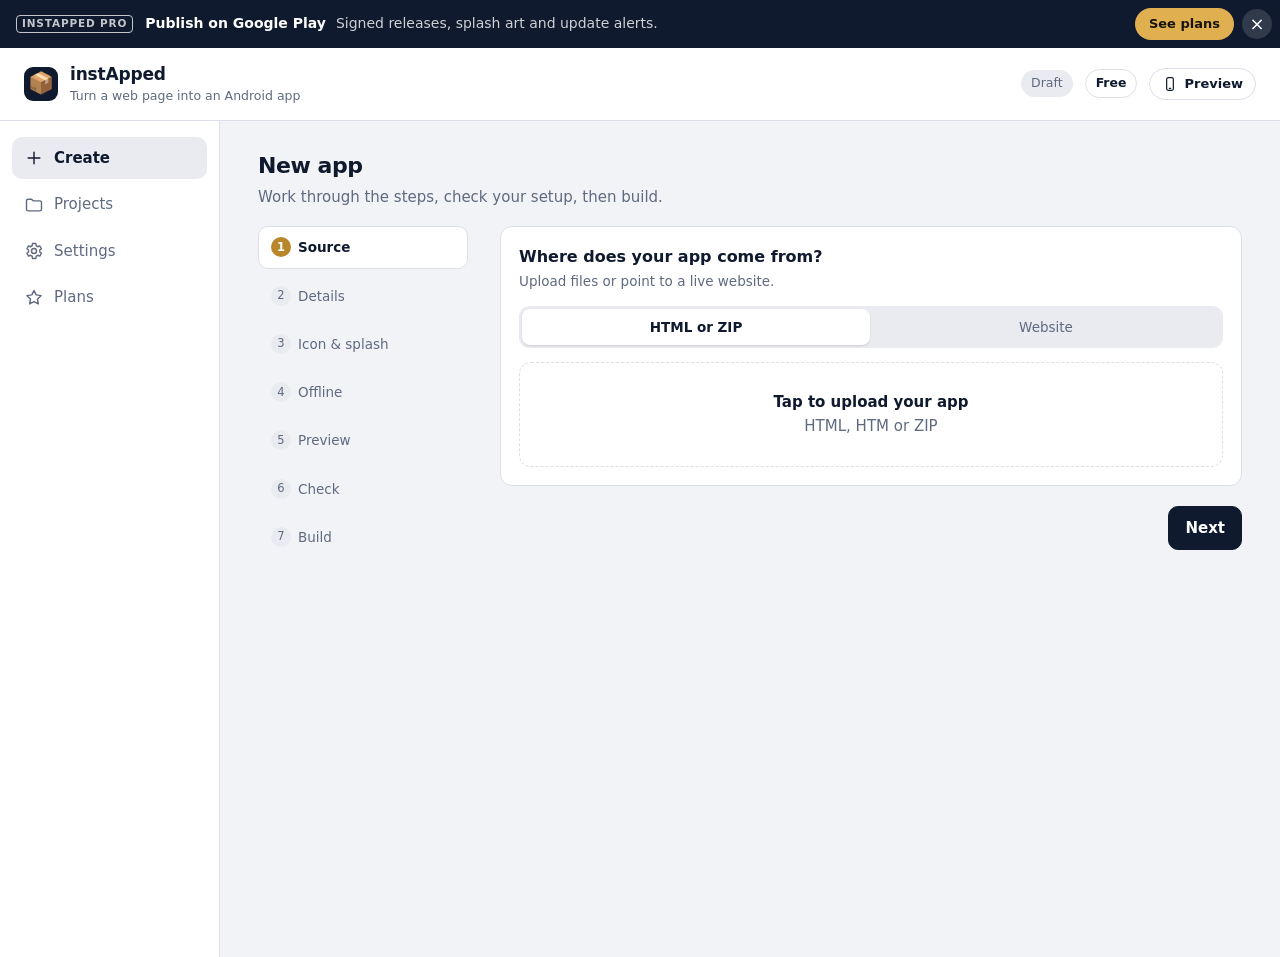
==== factory/index.html @ 2d969d64 "instApped Pro and Business: PayMongo checkout, license keys, premium gating, publishing kit Plans - " ====
<!doctype html>
<html lang="en">
<head>
<meta charset="utf-8">
<meta name="viewport" content="width=device-width,initial-scale=1,viewport-fit=cover">
<meta name="theme-color" content="#101a2e">
<meta name="description" content="instApped turns your website or HTML project into an Android app. Build test APKs free; publish signed Google Play releases with Pro.">
<meta name="referrer" content="strict-origin-when-cross-origin">
<meta property="og:title" content="instApped — turn a web page into an Android app">
<meta property="og:description" content="Build Android apps from HTML, ZIP or a website. Free to start.">
<meta property="og:url" content="https://create.instapped.com/">
<link rel="icon" href="data:image/svg+xml,%3Csvg xmlns='http://www.w3.org/2000/svg' viewBox='0 0 64 64'%3E%3Crect width='64' height='64' rx='14' fill='%23101a2e'/%3E%3Ctext x='32' y='44' font-size='34' text-anchor='middle'%3E%F0%9F%93%A6%3C/text%3E%3C/svg%3E">
<title>instApped — turn a web page into an Android app</title>
<style>
:root{--bg:#f2f3f6;--s:#fff;--s2:#e9ebf0;--b:#dcdfe7;--t:#101a2e;--m:#5f6a80;--p:#101a2e;--pt:#fff;--a:#b8862b;--ok:#17724f;--w:#9a5b08;--e:#b3261e;--r:12px;--nav:64px;color-scheme:light}
:root[data-theme=dark]{--bg:#0b101d;--s:#141b2d;--s2:#1c2540;--b:#263050;--t:#e8ebf3;--m:#94a0b8;--p:#e0b050;--pt:#1a1405;--a:#e0b050;--ok:#5ccf9e;--w:#e8b04a;--e:#ff8a80;color-scheme:dark}
*{box-sizing:border-box;margin:0}
html{height:100%;-webkit-text-size-adjust:100%}
body{min-height:100%;overflow-x:hidden;overscroll-behavior-y:none}
[hidden]{display:none!important}
body{font:15px/1.5 system-ui,-apple-system,"Segoe UI",Roboto,sans-serif;background:var(--bg);color:var(--t);-webkit-tap-highlight-color:transparent}
button,input,select{font:inherit;color:inherit}
button{cursor:pointer}
:focus-visible{outline:2px solid var(--a);outline-offset:2px}
.app{display:grid;grid-template-rows:auto 1fr;min-height:100vh;min-height:100dvh}
header{position:sticky;top:0;z-index:30;display:flex;align-items:center;gap:12px;padding:14px 24px;padding-top:calc(14px + env(safe-area-inset-top,0px));background:var(--s);border-bottom:1px solid var(--b)}
.logo{width:34px;height:34px;border-radius:9px;background:var(--p);display:grid;place-items:center;flex:none;font-size:21px;line-height:1}
.logo svg{width:20px;height:20px;fill:none;stroke:var(--pt);stroke-width:1.8;stroke-linejoin:round}
header h1{font-size:17px;letter-spacing:-.01em}
header p{font-size:12.5px;color:var(--m)}
.pill{margin-left:auto;font-size:12.5px;padding:4px 10px;border-radius:99px;background:var(--s2);color:var(--m);white-space:nowrap}
.pill.ok{color:var(--ok)}.pill.run{color:var(--w)}.pill.err{color:var(--e)}
.shell{display:grid;grid-template-columns:220px minmax(0,1fr);min-width:0}
nav{padding:16px 12px;border-right:1px solid var(--b);display:flex;flex-direction:column;gap:4px;background:var(--s);position:sticky;top:64px;align-self:start;height:calc(100vh - 64px);height:calc(100dvh - 64px)}
nav button{display:flex;align-items:center;gap:10px;padding:10px 12px;border:0;background:none;border-radius:10px;color:var(--m);text-align:left}
nav button svg{width:20px;height:20px;fill:none;stroke:currentColor;stroke-width:1.7;stroke-linecap:round;stroke-linejoin:round;flex:none}
nav button.on{background:var(--s2);color:var(--t);font-weight:600}
main{padding:28px 28px 48px;max-width:1040px;width:100%;min-width:0;margin:0 auto}
.view{display:none}.view.on{display:block}
h2{font-size:22px;letter-spacing:-.02em;margin-bottom:4px}
.sub{color:var(--m);margin-bottom:18px}
.steps{display:flex;gap:6px;overflow-x:auto;padding-bottom:10px;margin-bottom:6px;scrollbar-width:none}
.steps button{flex:none;display:flex;align-items:center;gap:7px;padding:7px 12px;border-radius:99px;border:1px solid var(--b);background:var(--s);color:var(--m);font-size:13.5px}
.steps button i{font-style:normal;width:20px;height:20px;border-radius:50%;background:var(--s2);display:grid;place-items:center;font-size:11.5px}
.steps button.on{border-color:var(--a);color:var(--t);font-weight:600}
.steps button.on i{background:var(--a);color:#fff}
.steps button.done i{background:var(--ok);color:#fff}
.bar{height:3px;background:var(--s2);border-radius:3px;margin-bottom:20px;overflow:hidden}
.bar div{height:100%;background:var(--a);width:0;transition:width .25s}
.card{min-width:0;background:var(--s);border:1px solid var(--b);border-radius:var(--r);padding:18px;margin-bottom:14px}
.card h3{font-size:16px;margin-bottom:2px}
.card>p.h{color:var(--m);font-size:13.5px;margin-bottom:14px}
.step{display:none}.step.on,.all .step{display:block}
.all .steps,.all .bar,.all .foot{display:none}
.all .step{margin-bottom:6px}
label.f{display:block;margin-bottom:12px;font-size:13.5px;color:var(--m)}
label.f input,label.f select,.inp{display:block;width:100%;margin-top:5px;padding:11px 12px;border:1px solid var(--b);border-radius:10px;background:var(--bg);color:var(--t);font-size:16px}
label.f input:focus,.inp:focus{border-color:var(--a);outline:0;box-shadow:0 0 0 3px color-mix(in srgb,var(--a) 25%,transparent)}
.grid{display:grid;grid-template-columns:1fr 1fr;gap:0 12px}
.seg{display:flex;background:var(--s2);border-radius:10px;padding:3px;gap:2px;margin-bottom:14px}
.seg button{flex:1;border:0;background:none;padding:8px 6px;border-radius:8px;color:var(--m);font-size:13.5px}
.seg button.on{background:var(--s);color:var(--t);font-weight:600;box-shadow:0 1px 2px rgba(0,0,0,.12)}
.row{display:flex;align-items:center;justify-content:space-between;gap:14px;padding:12px 0;border-top:1px solid var(--b)}
.row:first-of-type{border-top:0}
.row b{font-weight:500;display:block}.row small{color:var(--m);font-size:12.5px}
.sw{appearance:none;width:42px;height:25px;border-radius:99px;background:var(--b);position:relative;flex:none;cursor:pointer;transition:background .15s}
.sw::after{content:"";position:absolute;top:3px;left:3px;width:19px;height:19px;border-radius:50%;background:#fff;transition:transform .15s}
.sw:checked{background:var(--ok)}.sw:checked::after{transform:translateX(17px)}
.drop{display:block;border:1.5px dashed var(--b);border-radius:var(--r);padding:28px 16px;text-align:center;cursor:pointer;color:var(--m)}
.drop:hover,.drop.over{border-color:var(--a);background:var(--s2)}
.drop b{display:block;color:var(--t);margin-bottom:2px}
.drop input{display:none}
.btn{display:inline-flex;align-items:center;justify-content:center;min-height:44px;text-decoration:none;color:var(--t);border:1px solid var(--b);background:var(--s);padding:10px 16px;border-radius:10px;font-weight:500}
.btn.pri{background:var(--p);color:var(--pt);border-color:var(--p);font-weight:600}
.btn.sm{padding:6px 12px;font-size:13px;min-height:36px}
.btn:disabled{opacity:.5;cursor:not-allowed}
.btn.dng{color:var(--e)}
.foot{display:flex;justify-content:space-between;gap:10px;margin-top:6px}
.icons{display:flex;gap:14px;align-items:flex-end;margin-top:14px}
.icons div{text-align:center;font-size:12px;color:var(--m)}
.icons canvas,.icons span{display:block;background:var(--s2);margin-bottom:4px}
.dev{position:relative;background:var(--s2);border-radius:10px;padding:12px;font:12.5px/1.6 ui-monospace,Menlo,Consolas,monospace;overflow-x:auto;white-space:pre;margin-top:12px}
.phone{width:min(300px,100%);aspect-ratio:9/17;margin:0 auto;border:8px solid var(--t);border-radius:30px;overflow:hidden;background:#fff;position:relative}
.phone iframe{width:100%;height:100%;border:0;background:#fff}
.empty{display:grid;place-items:center;height:100%;color:#777;text-align:center;padding:20px;font-size:13.5px}
.chk{display:flex;gap:10px;padding:10px 0;border-top:1px solid var(--b);align-items:flex-start}
.chk:first-child{border-top:0}
.dot{width:20px;height:20px;border-radius:50%;flex:none;margin-top:2px;display:grid;place-items:center;color:#fff;font-size:12px;background:var(--b)}
.dot.ok{background:var(--ok)}.dot.warn{background:var(--w)}.dot.fail{background:var(--e)}
.chk small{display:block;color:var(--m);font-size:12.5px}
.log{font:12.5px/1.7 ui-monospace,Menlo,Consolas,monospace;color:var(--m);max-height:200px;overflow:auto;margin-top:12px}
.log .ok{color:var(--ok)}.log .err{color:var(--e)}
.prog{height:6px;background:var(--s2);border-radius:6px;overflow:hidden;margin-top:12px;display:none}
.prog div{height:100%;width:0;background:var(--a);transition:width .4s}
.dl{display:none;gap:10px;margin-top:14px;flex-wrap:wrap}
.pc{display:flex;gap:14px;align-items:center;padding:14px 0;border-top:1px solid var(--b)}
.pc:first-child{border-top:0}
.pc img,.pc .ph{width:48px;height:48px;border-radius:11px;background:var(--s2);object-fit:cover;flex:none}
.pc div.i{flex:1;min-width:0}
.pc b{display:block;overflow:hidden;text-overflow:ellipsis;white-space:nowrap}
.pc small{color:var(--m);font-size:12.5px}
.pc .acts{display:flex;gap:6px;flex-wrap:wrap;justify-content:flex-end}
.tag{font-size:11.5px;padding:2px 8px;border-radius:99px;background:var(--s2);color:var(--m);margin-left:6px}
.tag.ok{color:var(--ok)}.tag.err{color:var(--e)}
.soon{display:flex;gap:10px;align-items:center;padding:10px 0;border-top:1px solid var(--b);color:var(--m)}
.soon:first-of-type{border-top:0}
.toast{position:fixed;left:50%;bottom:calc(var(--nav) + 18px + env(safe-area-inset-bottom,0px));transform:translate(-50%,20px);background:var(--t);color:var(--bg);padding:10px 16px;border-radius:10px;font-size:14px;opacity:0;pointer-events:none;transition:.2s;z-index:50}
.toast.on{opacity:1;transform:translate(-50%,0)}
.row{cursor:pointer}
.view:not(#v-create){max-width:720px}
#next{margin-left:auto}
@media(min-width:1000px) and (hover:hover){
#v-create.on:not(.all){display:grid;grid-template-columns:210px minmax(0,1fr);column-gap:32px;align-content:start}
#v-create>h2,#v-create>.sub{grid-column:1/-1}
#v-create>.step,#v-create>.foot{grid-column:2}
#v-create>.steps{grid-column:1;grid-row:3/span 12;flex-direction:column;overflow:visible;position:sticky;top:96px;align-self:start;margin:0}
#v-create>.steps button{border-radius:10px;border-color:transparent;background:none;padding:10px 12px;width:100%}
#v-create>.steps button.on{background:var(--s);border-color:var(--b)}
#v-create>.bar{display:none}
}
@media(max-width:760px),(pointer:coarse) and (max-width:1024px){
:root{--nav:60px}
.shell{grid-template-columns:minmax(0,1fr)}
nav{position:fixed;top:auto;left:0;right:0;bottom:0;z-index:40;height:calc(var(--nav) + env(safe-area-inset-bottom,0px));flex-direction:row;justify-content:space-around;gap:0;border-right:0;border-top:1px solid var(--b);padding:0 6px env(safe-area-inset-bottom,0px)}
nav button{flex:1;flex-direction:column;justify-content:center;gap:2px;font-size:11.5px;padding:0;border-radius:0}
nav button.on{background:none;color:var(--t)}
nav button.on svg{stroke:var(--a);stroke-width:2.2}
main{padding:16px 16px calc(var(--nav) + 100px + env(safe-area-inset-bottom,0px))}
header{padding:10px 16px;padding-top:calc(10px + env(safe-area-inset-top,0px))}
header p{display:none}
h2{font-size:24px}
.grid{grid-template-columns:1fr}
.card{padding:16px;border-radius:16px}
.steps{margin:0 -16px 8px;padding:0 16px 8px}
.steps button{min-height:40px}
.foot{position:fixed;left:0;right:0;bottom:calc(var(--nav) + env(safe-area-inset-bottom,0px));z-index:35;margin:0;padding:10px 16px;background:var(--s);border-top:1px solid var(--b)}
.foot .btn{flex:1}
.pc{flex-wrap:wrap}.pc .acts{width:100%;justify-content:flex-start}
.btn.sm,.seg button{min-height:40px}
.row{padding:14px 0}
.toast{bottom:calc(var(--nav) + 84px + env(safe-area-inset-bottom,0px))}
}
/* ---- Added: header preview button ---- */
.hbtn{display:inline-flex;align-items:center;gap:6px;border:1px solid var(--b);background:var(--s);color:var(--t);border-radius:99px;padding:5px 12px;font-size:13px;font-weight:600;min-height:32px;flex:none}
.hbtn svg{width:16px;height:16px;fill:none;stroke:currentColor;stroke-width:1.8;stroke-linecap:round;stroke-linejoin:round}
.hbtn.on{border-color:var(--a);color:var(--a)}
/* ---- Added: preview panel ---- */
.pv{position:fixed;top:0;right:0;bottom:0;width:min(400px,100%);z-index:45;background:var(--s);border-left:1px solid var(--b);display:flex;flex-direction:column;transform:translateX(105%);transition:transform .22s ease;box-shadow:-12px 0 40px rgba(0,0,0,.12);visibility:hidden}
.pv.on{transform:none;visibility:visible}
.pvh{display:flex;align-items:center;gap:8px;padding:12px 14px;padding-top:calc(12px + env(safe-area-inset-top,0px));border-bottom:1px solid var(--b)}
.pvh h3{font-size:15px;flex:1}
.pvb{flex:1;overflow:auto;padding:16px 14px calc(16px + env(safe-area-inset-bottom,0px));display:flex;flex-direction:column;align-items:center;gap:12px}
.pvdim{position:fixed;inset:0;background:rgba(5,10,20,.45);z-index:44;opacity:0;pointer-events:none;transition:opacity .2s}
.pvdim.on{opacity:1;pointer-events:auto}
#stage{width:100%;display:flex;flex-direction:column;align-items:center;gap:12px}
.pvtools{display:flex;gap:6px;flex-wrap:wrap;justify-content:center}
.pvsel{padding:6px 10px;border:1px solid var(--b);border-radius:10px;background:var(--bg);color:var(--t);font-size:13px;min-height:36px}
.pvnote{font-size:12.5px;color:var(--m);text-align:center;max-width:340px;min-height:1em}
.pvchk{width:100%;border-top:1px solid var(--b);padding-top:12px;font-size:13.5px}
.pvchk .chk{padding:8px 0}
.away{display:grid;place-items:center;gap:10px;text-align:center;color:var(--m);padding:28px 10px;font-size:13.5px}
.phone{display:flex;flex-direction:column}
.phone .sb{height:22px;flex:none;display:flex;align-items:center;justify-content:space-between;padding:0 14px;font-size:11px;font-weight:600;background:#080b14;color:#fff}
.phone iframe{flex:1;height:auto;min-height:0}
.phone .empty{flex:1;height:auto}
.phone.full .sb{display:none}
.phone.small{width:min(250px,100%)}
.phone.land{aspect-ratio:17/9;width:min(520px,100%)}
.phone.tab{aspect-ratio:3/4;width:min(340px,100%);border-radius:22px}
.phone.tab.land{aspect-ratio:4/3;width:min(520px,100%)}
.splash{position:absolute;inset:0;display:flex;flex-direction:column;align-items:center;justify-content:center;gap:10px;background:#080b14;color:#fff;font-weight:700;font-size:14px;transition:opacity .35s;z-index:2}
.splash img{width:64px;height:64px;border-radius:16px}
.splash.out{opacity:0;pointer-events:none}
@media(min-width:1000px) and (hover:hover){body.pv-open .app{padding-right:400px}.pvdim{display:none}}
@media(max-width:999px),(hover:none){.pv{top:auto;left:0;width:100%;height:88vh;height:88dvh;border-left:0;border-top:1px solid var(--b);border-radius:18px 18px 0 0;transform:translateY(105%)}}
/* ---- Added: live checks ---- */
.steps button.bad i{background:var(--e);color:#fff}
.chk>div{flex:1;min-width:0}
.chk .fix{flex:none}
/* ---- Added: splash + options ---- */
.hint2{display:block;font-size:12.5px;color:var(--m);margin-top:5px}
.colorpick{display:flex;gap:8px;margin-top:5px}
.colorpick input[type=color]{width:46px;height:46px;flex:none;padding:3px;border:1px solid var(--b);border-radius:10px;background:var(--bg);cursor:pointer}
.colorpick input[type=text]{margin-top:0!important;font-family:ui-monospace,Menlo,Consolas,monospace}
.splashrow{display:flex;gap:16px;align-items:flex-start;margin-top:14px}
.splashthumb{width:90px;aspect-ratio:9/16;border-radius:12px;border:1px solid var(--b);background:#080b14 center/cover no-repeat;flex:none}
.splash .art{position:absolute;inset:0;background:center/cover no-repeat}
.splash .art.contain{background-size:contain}
/* ---- Plans, license and publishing kit ---- */
.planchip{border:1px solid var(--b);background:var(--s);color:var(--t);border-radius:99px;padding:4px 10px;font-size:12.5px;font-weight:700;min-height:28px;flex:none}
.planchip.pro{border-color:var(--a);color:var(--a)}
.planchip.business{background:var(--a);border-color:var(--a);color:#17130b}
.prochip{font-style:normal;font-size:10.5px;font-weight:700;letter-spacing:.04em;text-transform:uppercase;color:var(--a);border:1px solid currentColor;border-radius:5px;padding:0 5px;margin-left:6px;vertical-align:2px;white-space:nowrap}
.plans{display:grid;grid-template-columns:repeat(3,minmax(0,1fr));gap:12px;margin:14px 0}
.plan{background:var(--s);border:1px solid var(--b);border-radius:var(--r);padding:18px;display:flex;flex-direction:column;gap:10px}
.plan.hl{border-color:var(--a);box-shadow:0 0 0 3px color-mix(in srgb,var(--a) 18%,transparent)}
.plan h3{font-size:17px}.plan .ptag{color:var(--m);font-size:13.5px}
.plan .price{font-size:28px;font-weight:800;letter-spacing:-.02em}.plan .price small{font-size:13px;font-weight:500;color:var(--m)}
.plan .btn{margin-top:auto}
.feat{list-style:none;padding:0;display:grid;gap:6px;font-size:14px}
.feat li{display:flex;gap:8px}.feat li::before{content:"✓";color:var(--ok);font-weight:700}
.billseg{max-width:360px}
.legal{font-size:12.5px;color:var(--m);margin-top:14px}.legal a{color:var(--a)}
.lock{border:1.5px dashed var(--b);border-radius:var(--r);padding:16px;text-align:center;color:var(--m);display:grid;gap:10px;justify-items:center}
body:not(.biz) #kitBody{display:none}body.biz #kitLock{display:none}
body.paid .prochip[data-min="pro"]{display:none}body.biz .prochip{display:none}
.count{float:right;font-size:12px;color:var(--m)}.count.over{color:var(--e)}
.kit-ta{min-height:140px;font:14px/1.5 system-ui,sans-serif}
dialog.dlg{border:1px solid var(--b);border-radius:16px;background:var(--s);color:var(--t);padding:20px;width:min(440px,calc(100vw - 32px))}
dialog.dlg::backdrop{background:rgba(5,10,20,.5)}
.dlg h3{font-size:18px;margin-bottom:6px}.dlgacts{display:flex;gap:8px;justify-content:flex-end;margin-top:14px}
@media(max-width:900px){.plans{grid-template-columns:1fr}}
@media(max-width:760px),(pointer:coarse) and (max-width:1024px){.planchip{padding:4px 8px}}
/* ---- Added: projects search ---- */
.psearch{margin-bottom:12px}
/* ---- Added: injectable ad slot ---- */
.app.has-ad{grid-template-rows:auto auto 1fr}
.ad{display:flex;align-items:center;gap:12px;padding:8px 46px 8px 16px;padding-top:calc(8px + env(safe-area-inset-top,0px));min-height:46px;background:var(--ad-bg,#101a2e);color:var(--ad-fg,#fff);position:relative;font-size:14px}
.has-ad header{padding-top:14px}
.ad-label{font-size:10.5px;font-weight:700;letter-spacing:.08em;text-transform:uppercase;opacity:.75;border:1px solid currentColor;border-radius:4px;padding:0 5px;flex:none}
.ad-body{flex:1;min-width:0;display:flex;flex-wrap:wrap;gap:0 10px;align-items:baseline}
.ad-body strong{font-weight:700}.ad-body span{opacity:.8}
.ad-cta{flex:none;background:var(--ad-accent,#e0b050);color:#17130b;text-decoration:none;font-weight:700;font-size:13px;padding:6px 14px;border-radius:99px;white-space:nowrap}
.ad-img{flex:1;display:block;line-height:0;text-align:center}.ad-img img{max-width:100%;max-height:var(--ad-h,90px);object-fit:contain;border-radius:6px}
.ad-frame{flex:1;border:0;width:100%;height:var(--ad-h,90px);background:transparent}
.ad-x{position:absolute;right:8px;top:50%;transform:translateY(-50%);width:30px;height:30px;border-radius:50%;border:0;background:rgba(255,255,255,.14);color:inherit;display:grid;place-items:center;font-size:18px;line-height:1}
textarea.inp{min-height:110px;font:12.5px/1.5 ui-monospace,Menlo,Consolas,monospace;resize:vertical}
@media(max-width:760px),(pointer:coarse) and (max-width:1024px){.has-ad header{padding-top:10px}.ad-body span{display:none}.hbtn span{display:none}.hbtn{padding:5px 9px}}
@media(prefers-reduced-motion:reduce){*{transition:none!important}}
</style>
<!--
  ==================== INJECTOR GUIDE: TOP AD SLOT ====================
  Change the banner in any of these ways (highest priority first):
   1. Settings > Advertising       preview override, this device only
   2. instApped.ads.set({...})     runtime JS, also from an Android WebView
      instApped.ads.hide() / .show() / .get() / .clearDismissed() / .reload()
   3. postMessage from an allowed origin (window.INSTAPPED_CONFIG.adAllowedOrigins):
      {type:"instapped:ad", ad:{...}}  {type:"instapped:ad-hide"}  {type:"instapped:ad-show"}
   4. Remote JSON at window.INSTAPPED_CONFIG.adConfigUrl (re-fetched every adRefreshMinutes)
   5. window.INSTAPPED_AD = {...} in a <script> placed before the main script
   6. The JSON in <script id="instapped-ad"> below
  Ad fields: enabled, id (change it to re-show after dismissal), type "text"|"image"|"html",
   label, title, body, cta, url, newTab, image, imageMobile, alt, html (sandboxed iframe),
   height, background, color, accent, dismissible, dismissHours, startAt, endAt (ISO dates),
   impressionUrl, clickUrl, rotate:[{...}], rotateSeconds.
  Links must be https:, http:, mailto: or #anchor; images https: or data:image. Text is never
  parsed as HTML. The page fires window event "instapped:ad-render" on each change.
  =====================================================================
-->
<script type="application/json" id="instapped-ad">
{
  "enabled": true,
  "id": "house-pro-2026-10",
  "type": "text",
  "label": "instApped Pro",
  "title": "Publish on Google Play",
  "body": "Signed releases, splash art and update alerts.",
  "cta": "See plans",
  "url": "#plans",
  "newTab": false,
  "dismissible": true,
  "dismissHours": 24
}
</script>
</head>
<body>
<div class="app" id="app">
<div id="ad-slot" role="complementary" aria-label="Advertisement" hidden></div>
<header>
  <div class="logo" aria-label="Original box logo" role="img">📦</div>
  <div><h1>instApped</h1><p>Turn a web page into an Android app</p></div>
  <span class="pill" id="status">Draft</span>
  <button class="planchip" id="planChip" title="Your plan">Free</button>
  <button class="hbtn" id="pvOpen" aria-controls="pv" aria-expanded="false" title="Preview (P)"><svg viewBox="0 0 24 24"><rect x="7" y="2.5" width="10" height="19" rx="2.2"/><path d="M11 18.5h2"/></svg><span>Preview</span></button>
</header>
<div class="shell">
<nav aria-label="Main">
  <button data-view="create" class="on"><svg viewBox="0 0 24 24"><path d="M12 5v14M5 12h14"/></svg>Create</button>
  <button data-view="projects"><svg viewBox="0 0 24 24"><path d="M3 7a2 2 0 0 1 2-2h4l2 2h8a2 2 0 0 1 2 2v8a2 2 0 0 1-2 2H5a2 2 0 0 1-2-2z"/></svg>Projects</button>
  <button data-view="settings"><svg viewBox="0 0 24 24"><circle cx="12" cy="12" r="3"/><path d="M19 12a7 7 0 0 0-.1-1.2l2-1.5-2-3.4-2.3 1a7 7 0 0 0-2-1.2L14.2 3h-4l-.4 2.7a7 7 0 0 0-2 1.2l-2.3-1-2 3.4 2 1.5a7 7 0 0 0 0 2.4l-2 1.5 2 3.4 2.3-1a7 7 0 0 0 2 1.2l.4 2.7h4l.4-2.7a7 7 0 0 0 2-1.2l2.3 1 2-3.4-2-1.5c.1-.4.1-.8.1-1.2z"/></svg>Settings</button>
  <button data-view="plans"><svg viewBox="0 0 24 24"><path d="M12 3l2.6 5.3 5.9.9-4.3 4.1 1 5.8L12 16.4l-5.2 2.7 1-5.8L3.5 9.2l5.9-.9z"/></svg>Plans</button>
</nav>
<main>

<!-- CREATE -->
<section class="view on" id="v-create">
  <h2 id="ptitle">New app</h2>
  <p class="sub">Work through the steps, check your setup, then build.</p>
  <div class="steps" id="steps"></div>
  <div class="bar"><div id="bar"></div></div>

  <div class="step" data-s="0"><div class="card">
    <h3>Where does your app come from?</h3><p class="h">Upload files or point to a live website.</p>
    <div class="seg" data-k="stype"><button data-v="file" class="on">HTML or ZIP</button><button data-v="url">Website</button></div>
    <div id="s-file">
      <label class="drop" id="drop"><b id="dropT">Tap to upload your app</b><span id="dropS">HTML, HTM or ZIP</span><input type="file" id="srcFile" accept=".html,.htm,.zip"></label>
    </div>
    <div id="s-url" hidden>
      <label class="f">Website address<input type="text" inputmode="url" data-k="url" placeholder="example.com"></label>
      <p class="sub" style="font-size:13px;margin:0">A bare domain is turned into an https:// address for you.</p>
    </div>
  </div></div>

  <div class="step" data-s="1"><div class="card">
    <h3>App details</h3><p class="h">How your app appears on a phone and in the store.</p>
    <label class="f">App name<input type="text" data-k="name" placeholder="My App" maxlength="30"></label>
    <div class="grid">
      <label class="f">Package ID<input type="text" data-k="pkg" placeholder="com.company.myapp" autocapitalize="none" spellcheck="false"></label>
      <label class="f">Orientation<select data-k="orient"><option value="auto">Automatic</option><option value="portrait">Portrait</option><option value="landscape">Landscape</option></select></label>
      <label class="f">Version name<input type="text" data-k="vname" placeholder="1.0.0"></label>
      <label class="f">Version code<input type="number" min="1" data-k="vcode" placeholder="1"></label>
    </div>
    <div class="row"><span><b>Android back button</b><small>Go back in the app before closing it</small></span><input type="checkbox" class="sw" data-k="back"></div>
    <div class="row"><span><b>Pinch to zoom</b><small>Let people zoom the page</small></span><input type="checkbox" class="sw" data-k="zoom"></div>
    <div class="row"><span><b>Fullscreen</b><small>Hide the status and navigation bars</small></span><input type="checkbox" class="sw" data-k="full"></div>
    <div class="row"><span><b>Open external links</b><small>Send links to other websites to the browser. Off: they open inside the app.</small></span><input type="checkbox" class="sw" data-k="ext"></div>
    <label class="f" style="margin-top:6px">Keep these websites inside the app<input type="text" data-k="hosts" placeholder="accounts.example.com, shop.example.com" autocapitalize="none" spellcheck="false"><span class="hint2">Optional. Your app's own website always stays inside the app; list any other domains that should too (sign-in, payments, a second site).</span></label>
    <div class="row"><span><b>Pull to refresh</b><small>Swipe down at the top of a page to reload it</small></span><input type="checkbox" class="sw" data-k="ptr"></div>
    <div class="row"><span><b>Keep screen on</b><small>Stop the screen from sleeping while the app is open</small></span><input type="checkbox" class="sw" data-k="awake"></div>
  </div>
  <div class="card">
    <h3>Permissions</h3><p class="h">Only turn on what your pages actually use. Each one is listed on Google Play, and Android still asks the person first.</p>
    <div class="row"><span><b>Camera</b><small>Video calls, QR scanners and photo capture in the page</small></span><input type="checkbox" class="sw" data-k="cam"></div>
    <div class="row"><span><b>Microphone</b><small>Voice notes, calls and audio recording</small></span><input type="checkbox" class="sw" data-k="mic"></div>
    <div class="row"><span><b>Location</b><small>Maps and "near me" features using the device location</small></span><input type="checkbox" class="sw" data-k="loc"></div>
    <div class="row"><span><b>Allow http:// connections</b><small>Needed only for insecure APIs or devices on your local network. Android blocks them otherwise.</small></span><input type="checkbox" class="sw" data-k="http"></div>
    <label class="f" style="margin-top:12px">App tag for your server (optional)<input type="text" data-k="ua" placeholder="MyApp/1.0" maxlength="60" autocapitalize="none" spellcheck="false"><span class="hint2">Added to the browser user agent so your website can tell when it's opened in the app.</span></label>
  </div></div>

  <div class="step" data-s="2"><div class="card">
    <h3>Launcher icon</h3><p class="h">PNG, JPG or WebP, 1024×1024 recommended. Android sizes (mdpi to xxxhdpi, plus round) are generated at build time.</p>
    <label class="drop"><b>Tap to upload your icon</b><span id="iconS">No icon yet</span><input type="file" id="iconFile" accept="image/png,image/jpeg,image/webp"></label>
    <div class="icons" id="icons" hidden>
      <div><canvas id="ic1" width="96" height="96" style="border-radius:22%"></canvas>Square</div>
      <div><canvas id="ic2" width="96" height="96" style="border-radius:50%"></canvas>Round</div>
      <div><canvas id="ic3" width="48" height="48" style="border-radius:22%"></canvas>Small</div>
    </div>
  </div>
  <div class="card">
    <h3>Splash screen <i class="prochip" data-min="pro">Pro: splash art &amp; colours</i></h3><p class="h">What people see while the app opens. With no splash art, the app shows its icon like any normal Android app.</p>
    <div class="seg" data-k="splash"><button data-v="icon" class="on">App icon</button><button data-v="art">Splash art</button></div>
    <div id="splashArt" hidden>
      <label class="drop" id="splashDrop"><b id="splashT">Tap to upload splash art</b><span id="splashS">PNG, JPG or WebP · portrait, 1080×1920 or larger works best</span><input type="file" id="splashFile" accept="image/png,image/jpeg,image/webp"></label>
      <div class="splashrow" id="splashRow" hidden>
        <div class="splashthumb" id="splashThumb"></div>
        <div style="flex:1;min-width:0">
          <p style="color:var(--m);font-size:13.5px;margin-bottom:6px">How the art fits the screen</p>
          <div class="seg" data-k="sfit"><button data-v="cover" class="on">Fill the screen</button><button data-v="contain">Show whole image</button></div>
          <button class="btn sm dng" id="splashClear">Remove splash art</button>
        </div>
      </div>
    </div>
    <div class="grid" style="margin-top:12px">
      <label class="f">Splash background<span class="colorpick"><input type="color" id="sbgPick" aria-label="Pick splash background"><input type="text" data-k="sbg" placeholder="#080B14" spellcheck="false" autocapitalize="none"></span></label>
      <label class="f">Show for at least<select data-k="smin"><option value="0">As short as possible</option><option value="600">0.6 seconds</option><option value="1000">1 second</option><option value="1500">1.5 seconds</option><option value="2000">2 seconds</option><option value="3000">3 seconds</option></select></label>
      <label class="f">App colour<span class="colorpick"><input type="color" id="themePick" aria-label="Pick app colour"><input type="text" data-k="theme" placeholder="#080B14" spellcheck="false" autocapitalize="none"></span><span class="hint2">Status bar and offline screen.</span></label>
    </div>
    <button class="btn sm" id="splashPlay">Play splash in preview</button>
  </div></div>

  <div class="step" data-s="3"><div class="card">
    <h3>Offline and caching</h3><p class="h">Choose how the app behaves without a connection.</p>
    <div class="row"><span><b>Offline storage</b><small>Keep downloaded files after the app restarts</small></span><input type="checkbox" class="sw" data-k="offline"></div>
    <div class="row"><span><b>Update when online</b><small>Refresh content when a connection is available</small></span><input type="checkbox" class="sw" data-k="update"></div>
    <p style="margin:14px 0 6px;color:var(--m);font-size:13.5px">Cache mode</p>
    <div class="seg" data-k="cache"><button data-v="off">Off</button><button data-v="std" class="on">Standard</button><button data-v="first">Offline first</button><button data-v="aggr">Aggressive</button></div>
  </div>
  <div class="card">
    <h3>Update alerts</h3><p class="h">Let people know when a new version is out, even when the app is closed.</p>
    <div class="row"><span><b>Tell people about updates <i class="prochip" data-min="pro">Pro</i></b><small>Shows an update prompt in the app and a notification on the phone</small></span><input type="checkbox" class="sw" data-k="upd"></div>
    <div id="updOpts">
      <div class="row"><span><b>Use Google Play's update prompt</b><small>For copies installed from Google Play: Play downloads and installs the update in the app</small></span><input type="checkbox" class="sw" data-k="playupd"></div>
      <label class="f" style="margin-top:10px">Update feed URL<input type="text" inputmode="url" data-k="feed" placeholder="https://example.com/myapp/update.json" autocapitalize="none" spellcheck="false"><span class="hint2">Optional. A small JSON file you host. The app checks it in the background and notifies people of new versions and announcements. Works for any install, including APKs shared outside Play.</span></label>
      <div class="grid">
        <label class="f">Check the feed every<select data-k="feedh"><option value="6">6 hours</option><option value="12">12 hours</option><option value="24">Day</option><option value="48">2 days</option></select></label>
        <label class="f">What's new in this version<input type="text" data-k="whatsnew" maxlength="300" placeholder="Faster search and new card art"></label>
      </div>
      <button class="btn sm" id="feedDl">Download update feed for this version</button>
      <div class="dev" id="feedSample" style="margin-top:12px"></div>
    </div>
    <div class="row" style="margin-top:6px"><span><b>Let pages show notifications <i class="prochip" data-min="pro">Pro</i></b><small>The web Notification API works while the app is open (messages, reminders). Push while the app is closed needs a push service.</small></span><input type="checkbox" class="sw" data-k="pnotif"></div>
  </div>
  <div class="card">
    <h3>instApped SDK for developers</h3><p class="h">Your HTML can save files and ZIP bundles to private storage that works offline.</p>
    <div class="dev" id="devCode">CastelApp.downloadData(url, key, callback)
CastelApp.downloadBundle(url, key, sha256, callback)
CastelApp.bundleUrl(key, path)
CastelApp.share(title, text, url)   // native share sheet; navigator.share also works
CastelApp.openExternal(url)         // open a link in the browser
CastelApp.isOnline()                // true or false
JSON.parse(CastelApp.appInfo())     // packageName, versionName, versionCode
CastelApp.checkForUpdate()          // check the update feed / Google Play now</div>
    <button class="btn sm" style="margin-top:10px" id="copyDev">Copy</button>
  </div></div>

  <div class="step" data-s="4"><div class="card">
    <h3>Preview</h3><p class="h">See your app in a phone frame.</p>
    <div id="stageHome">
      <div id="stage">
        <div class="phone" id="phone"><div class="sb" id="sb"><span id="sbT">9:41</span><span aria-hidden="true">▮▮ ●</span></div><div class="empty" id="pEmpty">Add a source to see a preview.</div><iframe id="frame" title="App preview" sandbox="allow-scripts allow-forms" hidden></iframe><div class="splash out" id="splash"><img id="spI" alt="" hidden><span id="spN"></span></div></div>
        <div class="pvtools">
          <select class="pvsel" id="pvDev" aria-label="Device"><option value="phone">Phone</option><option value="small">Small phone</option><option value="tab">Tablet</option></select>
          <button class="btn sm" id="rotate" title="Rotate">Rotate</button>
          <button class="btn sm" id="refresh">Refresh</button>
          <button class="btn sm" id="pvTab">Open in tab</button>
        </div>
        <p class="pvnote" id="pvNote"></p>
      </div>
    </div>
    <div class="away" id="stageAway" hidden>The preview is open in the side panel.<button class="btn sm" id="pvBack">Show it here</button></div>
    <div style="display:flex;gap:8px;justify-content:center;margin-top:14px"><button class="btn sm" id="pvSide">Open preview panel</button><button class="btn sm dng" id="clearSrc">Clear source</button></div>
  </div></div>

  <div class="step" data-s="5"><div class="card">
    <h3>Pre-build check</h3><p class="h">We look for problems before you spend a build. Results update as you edit.</p>
    <div id="checks"><p style="color:var(--m)">Run the check to see results.</p></div>
    <button class="btn pri" id="runCheck" style="margin-top:12px">Run check</button>
  </div></div>

  <div class="step" data-s="6"><div class="card">
    <h3>Build</h3><p class="h">Creates an APK for testing and an AAB for Google Play.</p>
    <div class="row"><span><b>Sign the release AAB <i class="prochip" data-min="pro">Pro</i></b><small>Required for Google Play uploads</small></span><input type="checkbox" class="sw" data-k="sign"></div>
    <button class="btn pri" id="buildBtn" style="width:100%;margin-top:14px">Build APK and AAB</button>
    <div class="prog" id="prog"><div id="progBar"></div></div>
    <div class="log" id="log" aria-live="polite"></div>
    <div class="dl" id="dl"><button class="btn pri" id="apk" hidden>APK</button><button class="btn" id="aab" hidden>AAB</button></div>
  </div>
  <div class="card" id="kitCard">
    <h3>Publishing kit <i class="prochip" data-min="business">Business</i></h3><p class="h">Everything Google Play asks for, prepared from this project: store graphics, listing text, a privacy policy, Data safety answers and a submission checklist.</p>
    <div class="lock" id="kitLock"><p>The publishing kit is part of instApped Business.</p><button class="btn pri sm" data-plans="business">See Business plan</button></div>
    <div id="kitBody">
      <div class="grid">
        <label class="f">Developer or company name<input type="text" data-k="devName" maxlength="80" placeholder="Acme Studio"></label>
        <label class="f">Contact email<input type="email" data-k="devEmail" maxlength="120" placeholder="support@example.com" autocapitalize="none"></label>
        <label class="f">Website<input type="text" inputmode="url" data-k="devSite" maxlength="200" placeholder="https://example.com" autocapitalize="none"></label>
        <label class="f">Privacy policy URL<input type="text" inputmode="url" data-k="privUrl" maxlength="200" placeholder="https://example.com/privacy" autocapitalize="none"><span class="hint2">Upload the generated privacy-policy.html and paste its link. Google Play requires one.</span></label>
        <label class="f">Store category<select data-k="cat"><option value="">Choose…</option><option>Art &amp; Design</option><option>Auto &amp; Vehicles</option><option>Beauty</option><option>Books &amp; Reference</option><option>Business</option><option>Comics</option><option>Communication</option><option>Dating</option><option>Education</option><option>Entertainment</option><option>Events</option><option>Finance</option><option>Food &amp; Drink</option><option>Health &amp; Fitness</option><option>House &amp; Home</option><option>Libraries &amp; Demo</option><option>Lifestyle</option><option>Maps &amp; Navigation</option><option>Medical</option><option>Music &amp; Audio</option><option>News &amp; Magazines</option><option>Parenting</option><option>Personalization</option><option>Photography</option><option>Productivity</option><option>Shopping</option><option>Social</option><option>Sports</option><option>Tools</option><option>Travel &amp; Local</option><option>Video Players &amp; Editors</option><option>Weather</option><option>Games</option></select></label>
        <label class="f">Contains ads<select data-k="hasAds"><option value="no">No</option><option value="yes">Yes</option></select></label>
      </div>
      <label class="f">Short description <span class="count" data-count="shortDesc" data-max="80"></span><input type="text" data-k="shortDesc" maxlength="80" placeholder="One line that sells your app"></label>
      <label class="f">Full description <span class="count" data-count="fullDesc" data-max="4000"></span><textarea class="inp kit-ta" data-k="fullDesc" maxlength="4000" placeholder="What the app does, its main features, and who it's for."></textarea></label>
      <p style="margin:6px 0 4px;color:var(--m);font-size:13.5px">What the app does with personal data</p>
      <div class="row"><span><b>Accounts or sign-in</b><small>People create an account or log in (names, emails)</small></span><input type="checkbox" class="sw" data-k="pAcct"></div>
      <div class="row"><span><b>Analytics</b><small>The site uses analytics such as Google Analytics</small></span><input type="checkbox" class="sw" data-k="pAnalytics"></div>
      <div class="row"><span><b>Payments</b><small>People buy things (handled by a payment provider)</small></span><input type="checkbox" class="sw" data-k="pPay"></div>
      <div class="row"><span><b>User content</b><small>People upload files, photos or send messages</small></span><input type="checkbox" class="sw" data-k="pContent"></div>
      <h3 style="margin-top:14px">Submission checklist</h3>
      <div id="kitChecklist"></div>
      <div style="display:flex;gap:8px;flex-wrap:wrap;margin-top:12px">
        <button class="btn pri" id="kitZip">Download publishing kit (.zip)</button>
        <button class="btn" id="kitPolicy">Preview privacy policy</button>
        <button class="btn" id="kitGraphic">Download feature graphic</button>
      </div>
    </div>
  </div></div>

  <div class="foot"><button class="btn" id="back">Back</button><button class="btn pri" id="next">Next</button></div>
</section>

<!-- PROJECTS -->
<section class="view" id="v-projects">
  <h2>Projects</h2><p class="sub">Your drafts and past builds, saved on this device.</p>
  <input class="inp psearch" type="search" id="psearch" placeholder="Search by name or package ID" aria-label="Search projects">
  <div class="card" id="plist"></div>
  <button class="btn pri" id="newProj">New project</button>
</section>

<!-- PLANS -->
<section class="view" id="v-plans">
  <h2>Plans</h2><p class="sub">Start free. Upgrade when you're ready to publish on Google Play.</p>
  <div class="seg billseg" id="billSeg"><button data-v="monthly" class="on">Monthly</button><button data-v="annual">Yearly · 2 months free</button></div>
  <div class="plans" id="planCards"></div>
  <label class="f" style="max-width:420px;margin-top:4px">Email for your receipt (optional)<input type="email" id="buyEmail" maxlength="200" placeholder="you@example.com" autocapitalize="none"></label>
  <p class="sub" id="plansNote" style="font-size:13px"></p>
  <div class="card"><h3>Already paid?</h3><p class="h">If your license didn't appear after checkout, recover it with the reference on your receipt (starts with IA-) or the checkout ID (starts with cs_).</p>
    <div style="display:flex;gap:8px;flex-wrap:wrap"><input class="inp" id="recRef" style="max-width:320px;margin:0" placeholder="IA-… or cs_…" autocapitalize="characters" spellcheck="false"><button class="btn" id="recBtn">Recover license</button></div>
  </div>
  <p class="legal">Prices are in Philippine pesos. Payments are processed securely by PayMongo (cards, GCash, Maya). Plans run for the period you buy and don't renew automatically; buy again before it ends to extend. By purchasing you agree to the <a href="https://instapped.com/terms.html" target="_blank" rel="noopener">Terms</a> and <a href="https://instapped.com/privacy-policy.html" target="_blank" rel="noopener">Privacy Policy</a>. Questions? <a href="https://instapped.com/contact.html" target="_blank" rel="noopener">Contact us</a>.</p>
</section>

<!-- SETTINGS -->
<section class="view" id="v-settings">
  <h2>Settings</h2><p class="sub">Preferences for this factory.</p>
  <div class="card" id="licCard"><h3>Plan and license</h3><p class="h" id="licStatus">You're on the Free plan.</p>
    <label class="f">License key<input class="inp" id="licKey" placeholder="IAL1.…" spellcheck="false" autocapitalize="none" autocomplete="off"></label>
    <div style="display:flex;gap:8px;flex-wrap:wrap"><button class="btn sm pri" id="licSave">Activate</button><button class="btn sm" id="licCopy">Copy key</button><button class="btn sm dng" id="licRemove">Remove from this device</button><button class="btn sm" data-plans="pro">See plans</button></div>
    <label class="f" style="margin-top:14px">Owner access token<input type="password" id="token" autocomplete="off" placeholder="Only for the factory owner"></label>
    <p style="font-size:13px;color:var(--m);margin-top:-6px">Kept for this browser tab only. Unlocks every feature and test builds.</p>
  </div>
  <div class="card"><h3>Appearance</h3><p class="h">&nbsp;</p>
    <p style="color:var(--m);font-size:13.5px;margin-bottom:6px">Theme</p>
    <div class="seg" data-g="theme"><button data-v="system">System</button><button data-v="light">Light</button><button data-v="dark">Dark</button></div>
    <p style="color:var(--m);font-size:13.5px;margin-bottom:6px">Create screen layout</p>
    <div class="seg" data-g="layout"><button data-v="steps">One step at a time</button><button data-v="all">All sections</button></div>
  </div>
  <div class="card"><h3>Defaults and connection</h3><p class="h">Used when you create a new app.</p>
    <label class="f">Package ID prefix<input type="text" data-g="prefix" placeholder="com.instapped" autocapitalize="none"></label>
    <label class="f">Build service URL<input type="text" data-g="endpoint" placeholder="https://api.instapped.com" autocapitalize="none" spellcheck="false"></label>
    <p style="font-size:13px;color:var(--m)" id="epHint">Use the hosted build bridge URL. Leave the default unless your administrator provides another endpoint.</p>
    <div style="display:flex;gap:8px;flex-wrap:wrap;margin-top:10px"><button class="btn sm" id="epTest">Test connection</button><button class="btn sm" id="epReset">Reset to default</button></div>
    <div class="row" style="margin-top:12px;border-top:1px solid var(--b)"><span><b>Raise version code after each build</b><small>Google Play rejects an update that reuses a version code</small></span><input type="checkbox" class="sw" id="gBump"></div>
  </div>
  <div class="card" id="adCard" hidden><h3>Advertising</h3><p class="h">The banner at the top is set by an injector (see the guide at the top of this file). Paste ad JSON here to preview it on this device only.</p>
    <label class="f">Preview override (JSON)<textarea class="inp" id="adJson" spellcheck="false" placeholder='{"type":"text","title":"Hello","cta":"Open","url":"https://example.com"}'></textarea></label>
    <p style="font-size:13px;color:var(--m);margin:-4px 0 10px" id="adSrc">Active source: none</p>
    <div style="display:flex;gap:8px;flex-wrap:wrap"><button class="btn sm pri" id="adApply">Apply on this device</button><button class="btn sm" id="adLoad">Load current ad</button><button class="btn sm" id="adClear">Remove override</button><button class="btn sm" id="adUndo">Show dismissed ad again</button></div>
  </div>
  <div class="card"><h3>Backup</h3><p class="h">Move your projects to another device.</p>
    <div style="display:flex;gap:8px;flex-wrap:wrap"><button class="btn" id="exp">Export projects</button><label class="btn" style="cursor:pointer">Import<input type="file" id="imp" accept=".json" hidden></label></div>
  </div>
  <p class="legal">instApped · <a href="https://instapped.com/terms.html" target="_blank" rel="noopener">Terms</a> · <a href="https://instapped.com/privacy-policy.html" target="_blank" rel="noopener">Privacy</a> · <a href="https://instapped.com/acceptable-use.html" target="_blank" rel="noopener">Acceptable use</a> · <a href="https://instapped.com/contact.html" target="_blank" rel="noopener">Contact</a></p>
</section>

</main>
</div>
</div>
<div class="pvdim" id="pvDim"></div>
<aside class="pv" id="pv" aria-label="Preview panel">
  <div class="pvh"><h3 id="pvTitle">Preview</h3><button class="btn sm" id="pvClose" aria-label="Close preview">Close</button></div>
  <div class="pvb"><div id="pvStage" style="width:100%"></div><div class="pvchk" id="pvChecks"></div></div>
</aside>
<dialog class="dlg" id="upDlg" aria-labelledby="upTitle">
  <h3 id="upTitle">This is a Pro feature</h3>
  <p id="upBody" class="h"></p>
  <ul class="feat" id="upList"></ul>
  <div class="dlgacts"><button class="btn" id="upLater">Not now</button><button class="btn pri" id="upGo">See plans</button></div>
</dialog>
<dialog class="dlg" id="okDlg" aria-labelledby="okTitle">
  <h3 id="okTitle">You're on instApped Pro</h3>
  <p class="h" id="okBody">Thank you! Your license is active on this device.</p>
  <label class="f">Your license key — save it somewhere safe to use on other devices<textarea class="inp" id="okKey" readonly rows="3"></textarea></label>
  <p class="h" id="okRef" style="font-size:12.5px"></p>
  <div class="dlgacts"><button class="btn" id="okCopy">Copy key</button><button class="btn pri" id="okDone">Start building</button></div>
</dialog>
<div class="toast" id="toast" role="status"></div>

<script>
/* ============ CONFIG & BACKEND HOOKS ============ */
const STEPS=["Source","Details","Icon & splash","Offline","Preview","Check","Build"];
const KEY={p:"castel.projects",g:"castel.settings",cur:"castel.current"};
const DEFAULT_ENDPOINT="https://api.instapped.com";
const CFG=Object.assign({adConfigUrl:"",adRefreshMinutes:0,adAllowedOrigins:[]},window.INSTAPPED_CONFIG||{});
const endpoint=()=>String(G.endpoint||DEFAULT_ENDPOINT).trim().replace(/\/+$/,"");
/* Production build bridge: submit, then poll the unique build ID until artifacts are ready. */
async function buildBridge(payload,onLog,onProgress){
  const ep=endpoint();
  const submit=await fetch(ep+"/build",{method:"POST",headers:{"Content-Type":"application/json"},body:JSON.stringify(payload)});
  const queued=await submit.json().catch(()=>({}));
  if(!submit.ok||!queued.ok||!queued.buildId){const err=new Error(queued.error||("Build service returned HTTP "+submit.status));err.code=queued.code;throw err}
  if(typeof S!=="undefined"&&String(S.id||"")===String(payload.projectId||"")){S.pendingBuildId=queued.buildId;S.status=S.buildId?"built":"pending";persist();bind()}
  try{localStorage.setItem("castel.activeBuild."+String(payload.projectId||""),JSON.stringify({buildId:queued.buildId,projectId:String(payload.projectId||""),startedAt:Date.now()}))}catch{}
  onLog("Build queued: "+queued.buildId);
  onLog("Waiting for Android project generation and compilation");
  const started=Date.now();let lastMessage="",pollErrors=0;
  while(Date.now()-started<35*60*1000){
    await sleep(5000);
    let r,status;
    try{
      r=await fetch(ep+"/build/"+encodeURIComponent(queued.buildId)+"?t="+Date.now(),{cache:"no-store"});
      status=await r.json().catch(()=>({}));
      if(!r.ok){
        if(r.status>=500)throw new Error("Temporary build-status server error");
        throw new Error(status.error||("Build status returned HTTP "+r.status));
      }
      pollErrors=0;
    }catch(e){
      pollErrors++;
      if(pollErrors===1)onLog("Connection interrupted; retrying build status without restarting the build");
      if(pollErrors>=12){const pendingError=new Error("Build status connection is unavailable. The build ID has been saved; use Check build in Projects instead of restarting.");pendingError.pendingBuildId=queued.buildId;throw pendingError;}
      await sleep(Math.min(15000,pollErrors*2000));
      continue;
    }
    if(typeof status.progress==="number"&&onProgress)onProgress(status.progress);
    if(status.status==="success"||status.status==="completed"){
      if(!status.buildApkUrl&&!status.buildAabUrl)throw new Error("Build succeeded but no download links were returned.");
      onLog("Build verified successfully","ok");
      try{localStorage.removeItem("castel.activeBuild."+String(payload.projectId||""))}catch{}
      return {apkUrl:status.buildApkUrl||"",aabUrl:status.buildAabUrl||"",buildId:queued.buildId,signing:status.signing};
    }
    if(status.status==="failed"||status.status==="error")throw new Error(status.error||"The Android build failed. Open the build run for details.");
    if(status.message&&status.message!==lastMessage){onLog(status.message);lastMessage=status.message;}
  }
  const pendingError=new Error("Build is still running or its status could not be confirmed. Your build ID has been saved. Use Check build in Projects; do not rebuild yet.");pendingError.pendingBuildId=queued.buildId;throw pendingError;
}

/* ============ STATE ============ */
const $=s=>document.querySelector(s),$$=s=>[...document.querySelectorAll(s)];
const sleep=ms=>new Promise(r=>setTimeout(r,ms));
const esc=s=>String(s??"").replace(/[&<>"']/g,c=>({"&":"&amp;","<":"&lt;",">":"&gt;",'"':"&quot;","'":"&#39;"}[c]));
const debounce=(fn,ms)=>{let t;return(...a)=>{clearTimeout(t);t=setTimeout(()=>fn(...a),ms)}};
const fmtBytes=b=>b<1024?b+" B":b<1048576?(b/1024).toFixed(1)+" KB":(b/1048576).toFixed(1)+" MB";
const load=(k,d)=>{try{return JSON.parse(localStorage.getItem(k))??d}catch{return d}};
const save=(k,v)=>{try{localStorage.setItem(k,JSON.stringify(v));return true}catch{toast("Storage is full. Export your projects.");return false}};
let G=Object.assign({theme:"system",layout:"steps",prefix:"com.instapped",endpoint:DEFAULT_ENDPOINT,bumpCode:true,pvDevice:"phone"},load(KEY.g,{}));
// Migrate a previously saved legacy API endpoint without disturbing other saved preferences.
if(G.endpoint==="https://castel-app-factory-api.nolealtohka.workers.dev"){G.endpoint=DEFAULT_ENDPOINT;save(KEY.g,G);}
let P=load(KEY.p,[]);
let S=blank(),step=0,srcFile=null,pkgTouched=false,building=false;
const BIG_HTML=1.5*1024*1024; // larger HTML files go to IndexedDB instead of localStorage (~5 MB cap)
const SOURCE_DB="castel.factory.sources",SOURCE_STORE="zipFiles";
function openSourceDB(){return new Promise((resolve,reject)=>{if(!("indexedDB" in window))return reject(new Error("This browser does not support persistent source storage."));const q=indexedDB.open(SOURCE_DB,1);q.onupgradeneeded=()=>{if(!q.result.objectStoreNames.contains(SOURCE_STORE))q.result.createObjectStore(SOURCE_STORE)};q.onsuccess=()=>resolve(q.result);q.onerror=()=>reject(q.error||new Error("Could not open source storage."))})}
async function sourceDB(mode,fn){const db=await openSourceDB();return new Promise((resolve,reject)=>{const tx=db.transaction(SOURCE_STORE,mode),store=tx.objectStore(SOURCE_STORE);let req;try{req=fn(store)}catch(e){db.close();reject(e);return}tx.oncomplete=()=>{db.close();resolve(req?.result)};tx.onerror=tx.onabort=()=>{const e=tx.error||req?.error||new Error("Source storage failed.");db.close();reject(e)}})}
const putZip=(id,blob)=>sourceDB("readwrite",s=>s.put(blob,id));
const getZip=id=>sourceDB("readonly",s=>s.get(id));
const delZip=id=>sourceDB("readwrite",s=>s.delete(id));
async function zipBase64(id){const blob=await getZip(id);if(!blob)return "";return await b64(new File([blob],"source.zip",{type:"application/zip"}))}
function base64Blob(data,type){const raw=atob(data),bytes=new Uint8Array(raw.length);for(let i=0;i<raw.length;i++)bytes[i]=raw.charCodeAt(i);return new Blob([bytes],{type:type||"application/zip"})}
const isZipName=n=>/\.zip$/i.test(n||"");
const storedInDb=p=>!!(p&&p.fileName&&(isZipName(p.fileName)||p.htmlInDb));

function blank(){return{id:"p"+Date.now().toString(36),name:"",pkg:"",vname:"1.0.0",vcode:1,orient:"auto",back:true,zoom:false,full:false,ext:true,stype:"file",html:"",fileName:"",url:"",icon:"",offline:true,update:true,cache:"std",sign:false,status:"draft",updated:Date.now(),hosts:"",ptr:false,awake:false,cam:false,mic:false,loc:false,http:false,upd:false,playupd:true,feed:"",feedh:"12",pnotif:false,whatsnew:"",devName:"",devEmail:"",devSite:"",privUrl:"",cat:"",hasAds:"no",shortDesc:"",fullDesc:"",pAcct:false,pAnalytics:false,pPay:false,pContent:false,ua:"",splash:"icon",sfit:"cover",sbg:"#080B14",smin:"600",theme:"#080B14",splashName:"",splashW:0,splashH:0}}
const HEX=/^#[0-9a-f]{6}$/i;
const splashKey=id=>id+":splash";
let splashURL="";
function toast(m){const t=$("#toast");t.textContent=m;t.classList.add("on");clearTimeout(t._t);t._t=setTimeout(()=>t.classList.remove("on"),2600)}
function persist(){S.updated=Date.now();const i=P.findIndex(p=>p.id===S.id);if(!S.name&&!S.html&&!S.url&&!S.icon&&!S.fileName)return;i<0?P.unshift(S):P[i]=S;save(KEY.p,P);try{localStorage.setItem(KEY.cur,S.id)}catch{}}

const JAVA_KW=new Set("abstract assert boolean break byte case catch char class const continue default do double else enum extends final finally float for goto if implements import instanceof int interface long native new package private protected public return short static strictfp super switch synchronized this throw throws transient try void volatile while true false null".split(" "));
function suggestPkg(name){
  let slug=String(name||"").toLowerCase().normalize("NFKD").replace(/[^a-z0-9]/g,"");
  if(!slug)return "";
  if(/^[0-9]/.test(slug))slug="app"+slug;
  if(JAVA_KW.has(slug))slug+="app";
  const prefix=String(G.prefix||"com.instapped").toLowerCase().replace(/[^a-z0-9_.]/g,"").replace(/^\.+|\.+$/g,"")||"com.instapped";
  return prefix+"."+slug;
}
const niceName=f=>f.replace(/\.[^.]+$/,"").replace(/[-_]+/g," ").replace(/\s+/g," ").trim().slice(0,30);

/* ============ THEME / LAYOUT ============ */
function applyG(){
  const dark=G.theme==="dark"||(G.theme==="system"&&matchMedia("(prefers-color-scheme:dark)").matches);
  document.documentElement.dataset.theme=dark?"dark":"light";
  $('meta[name=theme-color]').content=dark?"#141b2d":"#101a2e";
  $("#v-create").classList.toggle("all",G.layout==="all");
  $$("[data-g]").forEach(el=>{if(el.classList.contains("seg"))el.querySelectorAll("button").forEach(b=>b.classList.toggle("on",b.dataset.v===G[el.dataset.g]));else if(document.activeElement!==el)el.value=G[el.dataset.g]||""});
  $("#gBump").checked=!!G.bumpCode;
  $("#pvDev").value=G.pvDevice||"phone";
  save(KEY.g,G);
}
$$(".seg[data-g] button").forEach(b=>b.onclick=()=>{G[b.parentNode.dataset.g]=b.dataset.v;applyG()});
$$("input[data-g]").forEach(i=>i.oninput=()=>{G[i.dataset.g]=i.value.trim();save(KEY.g,G);scheduleCheck()});
$("#gBump").onchange=e=>{G.bumpCode=e.target.checked;save(KEY.g,G)};
matchMedia("(prefers-color-scheme:dark)").addEventListener("change",applyG);

/* ============ NAVIGATION ============ */
function view(v){$$(".view").forEach(e=>e.classList.toggle("on",e.id==="v-"+v));$$("nav button").forEach(b=>b.classList.toggle("on",b.dataset.view===v));if(v==="projects")renderProjects();if(v==="settings")renderAdSettings();scrollTo(0,0)}
$$("nav button").forEach(b=>b.onclick=()=>view(b.dataset.view));
function go(n){
  step=Math.max(0,Math.min(STEPS.length-1,n));
  $$(".step").forEach(e=>e.classList.toggle("on",+e.dataset.s===step));
  $$("#steps button").forEach((b,i)=>{b.classList.toggle("on",i===step);b.classList.toggle("done",i<step)});
  $("#bar").style.width=((step+1)/STEPS.length*100)+"%";
  $("#back").style.display=step?"":"none";scrollTo(0,0);
  $("#next").style.display=step===STEPS.length-1?"none":"";
  if(step===4)preview(true);
  if(step===5)runCheck();
  paintStepBadges();
  const a=$("#steps .on");a&&a.scrollIntoView({inline:"center",block:"nearest"});
}
$("#steps").innerHTML=STEPS.map((s,i)=>`<button data-i="${i}"><i>${i+1}</i>${s}</button>`).join("");
$$("#steps button").forEach(b=>b.onclick=()=>go(+b.dataset.i));
$("#next").onclick=()=>go(step+1);$("#back").onclick=()=>go(step-1);

$$(".row").forEach(r=>r.onclick=e=>{if(e.target.tagName!=="INPUT")r.querySelector("input")?.click()});
/* ============ FORM BINDING ============ */
function bind(){
  $$("#v-create [data-k]").forEach(el=>{
    const k=el.dataset.k;
    if(el.classList.contains("seg"))el.querySelectorAll("button").forEach(b=>b.classList.toggle("on",b.dataset.v===S[k]));
    else if(el.type==="checkbox")el.checked=!!S[k];
    else el.value=S[k]??"";
  });
  $("#s-file").hidden=S.stype!=="file";$("#s-url").hidden=S.stype!=="url";
  $("#dropT").textContent=S.fileName||"Tap to upload your app";
  $("#dropS").textContent=S.fileName?"Tap to replace":"HTML, HTM or ZIP";
  $("#ptitle").textContent=S.name||"New app";
  const st=S.status==="built"?["Built"," ok"]:S.status==="pending"?["Build pending"," run"]:S.status==="failed"?["Failed"," err"]:["Draft",""];
  $("#status").textContent=st[0];$("#status").className="pill"+st[1];
  drawIcon();
  $("#updOpts").hidden=!S.upd;
  $("#feedSample").textContent=JSON.stringify(feedJSON(),null,2);
  $("#splashArt").hidden=S.splash!=="art";
  $("#splashRow").hidden=!S.splashName;
  $("#splashT").textContent=S.splashName?"Replace splash art":"Tap to upload splash art";
  $("#splashS").textContent=S.splashName?S.splashName+" · "+S.splashW+"×"+S.splashH:"PNG, JPG or WebP · portrait, 1080×1920 or larger works best";
  $("#splashThumb").style.backgroundImage=splashURL?'url("'+splashURL+'")':"";
  $("#splashThumb").style.backgroundSize=S.sfit==="contain"?"contain":"cover";
  $("#splashThumb").style.backgroundColor=HEX.test(S.sbg)?S.sbg:"#080b14";
  if(HEX.test(S.sbg))$("#sbgPick").value=S.sbg.toLowerCase();
  if(HEX.test(S.theme))$("#themePick").value=S.theme.toLowerCase();
  previewChrome();
  scheduleCheck();
}
$$("#v-create input[data-k],#v-create select[data-k],#v-create textarea[data-k]").forEach(el=>{
  const h=()=>{const k=el.dataset.k;if(!gateInput(el,k)){persist();return}S[k]=el.type==="checkbox"?el.checked:el.value;
    if(k==="pkg"){pkgTouched=true;S.pkg=S.pkg.trim()}
    if(k==="name"){$("#ptitle").textContent=S.name||"New app";if(!pkgTouched){S.pkg=suggestPkg(S.name);$('[data-k=pkg]').value=S.pkg}}
    if(k==="sbg"||k==="theme"){S[k]=S[k].trim().toUpperCase().replace(/^([0-9A-F]{6})$/,"#$1");bind()}
    persist();previewChrome();scheduleCheck();
    if(k==="url")refreshPreviewSoon();
    if(k==="upd"||k==="whatsnew"||k==="vcode"||k==="vname"||k==="pkg"){$("#updOpts").hidden=!S.upd;$("#feedSample").textContent=JSON.stringify(feedJSON(),null,2)}
  };
  el.addEventListener(el.type==="checkbox"||el.tagName==="SELECT"?"change":"input",h);
});
$$("#v-create .seg[data-k] button").forEach(b=>b.onclick=()=>{const k=b.parentNode.dataset.k;if(k==="splash"&&b.dataset.v==="art"&&!hasPlan("pro"))return upgrade("Splash art");S[k]=b.dataset.v;bind();persist();if(k==="stype")refreshPreviewSoon()});
$("#token").addEventListener("input",()=>scheduleCheck());
$$("#v-create textarea[data-k],#kitCard [data-k]").forEach(el=>el.addEventListener("input",()=>renderKit()));

/* ============ SOURCE ============ */
const normUrl=u=>{u=String(u||"").trim();return !u?"":/^https?:\/\//i.test(u)?u:"https://"+u};
async function takeFile(f){
  if(!f)return;const zip=isZipName(f.name);
  if(!zip&&!/\.html?$/i.test(f.name))return toast("Choose an HTML, HTM or ZIP file.");
  if(f.size>20*1024*1024)return toast("Keep uploaded HTML or ZIP files under 20 MB.");
  const big=!zip&&f.size>BIG_HTML;
  if(zip||big){try{await putZip(S.id,f)}catch(e){return toast(zip?"Could not save this ZIP on your device. Try a smaller file or another browser.":"Could not save this HTML on your device. Try another browser.")}}
  else {try{await delZip(S.id)}catch{}}
  srcFile=f;S.fileName=f.name;S.html=(zip||big)?"":await f.text();S.htmlInDb=big;
  if(!S.name){S.name=niceName(f.name);if(!pkgTouched)S.pkg=suggestPkg(S.name)}
  bind();persist();await analyze(true);runCheck();preview(true);
  toast(zip?"ZIP saved for this project":"HTML added");
}
$("#srcFile").onchange=e=>{takeFile(e.target.files[0]);e.target.value=""};
const dz=$("#drop");["dragover","dragenter"].forEach(ev=>dz.addEventListener(ev,e=>{e.preventDefault();dz.classList.add("over")}));
["dragleave","drop"].forEach(ev=>dz.addEventListener(ev,e=>{e.preventDefault();dz.classList.remove("over");if(ev==="drop")takeFile(e.dataTransfer.files[0])}));
$("#clearSrc").onclick=async()=>{try{await delZip(S.id)}catch{}S.html="";S.fileName="";S.htmlInDb=false;S.url="";srcFile=null;A=emptyA();bind();preview(true);persist();runCheck()};

async function sourceBlob(){
  if(srcFile)return srcFile;
  if(storedInDb(S)){try{const b=await getZip(S.id);if(b){srcFile=new File([b],S.fileName,{type:isZipName(S.fileName)?"application/zip":"text/html"});return srcFile}}catch{}}
  return null;
}

/* --- Minimal ZIP reader for preview and checks (stored + deflate entries) --- */
async function readZip(blob){
  const buf=new Uint8Array(await blob.arrayBuffer()),dv=new DataView(buf.buffer,buf.byteOffset,buf.byteLength);
  let eocd=-1;for(let i=buf.length-22;i>=Math.max(0,buf.length-65557);i--)if(dv.getUint32(i,true)===0x06054b50){eocd=i;break}
  if(eocd<0)throw new Error("This doesn't look like a valid ZIP file.");
  const count=dv.getUint16(eocd+10,true);let off=dv.getUint32(eocd+16,true);
  if(off===0xffffffff)throw new Error("ZIP64 archives aren't supported. Re-zip with a standard tool.");
  const td=new TextDecoder(),entries=[];
  for(let n=0;n<count;n++){
    if(off+46>buf.length||dv.getUint32(off,true)!==0x02014b50)break;
    const flags=dv.getUint16(off+8,true),method=dv.getUint16(off+10,true),csize=dv.getUint32(off+20,true),usize=dv.getUint32(off+24,true);
    const nlen=dv.getUint16(off+28,true),elen=dv.getUint16(off+30,true),clen=dv.getUint16(off+32,true),lho=dv.getUint32(off+42,true);
    const name=td.decode(buf.subarray(off+46,off+46+nlen));
    entries.push({name,method,csize,usize,lho,encrypted:!!(flags&1),dir:name.endsWith("/")});
    off+=46+nlen+elen+clen;
  }
  return{buf,dv,entries};
}
async function zipData(z,e){
  const l=e.lho,start=l+30+z.dv.getUint16(l+26,true)+z.dv.getUint16(l+28,true),data=z.buf.subarray(start,start+e.csize);
  if(e.method===0)return data;
  if(e.method===8){if(!("DecompressionStream" in window))throw new Error("This browser can't unpack ZIPs for preview.");return new Uint8Array(await new Response(new Blob([data]).stream().pipeThrough(new DecompressionStream("deflate-raw"))).arrayBuffer())}
  throw new Error("Unsupported ZIP compression (method "+e.method+").");
}
const MIME={html:"text/html",htm:"text/html",css:"text/css",js:"text/javascript",mjs:"text/javascript",json:"application/json",png:"image/png",jpg:"image/jpeg",jpeg:"image/jpeg",gif:"image/gif",webp:"image/webp",svg:"image/svg+xml",ico:"image/x-icon",woff:"font/woff",woff2:"font/woff2",ttf:"font/ttf",otf:"font/otf",mp3:"audio/mpeg",ogg:"audio/ogg",wav:"audio/wav",mp4:"video/mp4",webm:"video/webm",txt:"text/plain",xml:"application/xml",wasm:"application/wasm"};
const mimeOf=n=>MIME[(n.split(".").pop()||"").toLowerCase()]||"application/octet-stream";
const toDataURL=b=>new Promise((res,rej)=>{const r=new FileReader();r.onload=()=>res(r.result);r.onerror=rej;r.readAsDataURL(b)});

/* --- Source analysis (feeds the checks and the preview) --- */
const emptyA=()=>({key:"",notes:[],zip:null,entries:[],entry:"",html:"",pvHtml:"",code:""});
let A=emptyA();
function htmlNotes(text,notes){
  if(!/<meta[^>]+name=["']?viewport/i.test(text))notes.push({l:"Mobile viewport",st:"warn",d:'No viewport meta tag, so the page may look zoomed out on phones. Add <meta name="viewport" content="width=device-width,initial-scale=1">.'});
  const insecure=(text.match(/\b(?:src|href)\s*=\s*["']http:\/\/[^"']+/gi)||[]).length;
  if(insecure)notes.push({l:"Insecure resources",st:"warn",d:insecure+" resource"+(insecure>1?"s load":" loads")+" over http://. Android blocks these by default; switch to https://."});
  if(/\bfile:\/\//i.test(text))notes.push({l:"Local file paths",st:"warn",d:"The page references file:// paths, which won't exist on the phone."});
}
async function analyze(force){
  const key=[S.stype,S.fileName,srcFile?srcFile.size:"",S.html?S.html.length:0,S.htmlInDb?1:0].join("|");
  if(!force&&A.key===key)return A;
  const a=emptyA();a.key=key;
  if(S.stype==="file"&&(S.fileName||S.html)){
    try{
      if(!isZipName(S.fileName)){
        if(S.html)a.html=S.html;else{const b=await sourceBlob();if(b)a.html=await b.text();else a.notes.push({l:"Source file",st:"fail",d:"The saved HTML isn't on this device any more. Upload it again."})}
        if(a.html){htmlNotes(a.html,a.notes);a.code=a.html}
      }else{
        const b=await sourceBlob();
        if(!b)a.notes.push({l:"Source file",st:"fail",d:"The saved ZIP isn't on this device any more. Upload it again."});
        else{
          const z=await readZip(b);a.zip=z;
          const files=z.entries.filter(e=>!e.dir),junk=files.filter(e=>/(^|\/)(__MACOSX\/|\.DS_Store$|Thumbs\.db$)/.test(e.name)),real=files.filter(e=>!junk.includes(e));
          a.entries=real;
          if(!real.length)throw new Error("The ZIP is empty.");
          if(real.some(e=>e.encrypted))throw new Error("Password-protected ZIPs aren't supported.");
          const htmls=real.filter(e=>/\.html?$/i.test(e.name)).map(e=>e.name).sort((x,y)=>x.split("/").length-y.split("/").length||x.localeCompare(y));
          if(!htmls.length)throw new Error("No .html file in the ZIP. The app needs an index.html.");
          const entry=htmls.find(n=>n==="index.html")||htmls.find(n=>/^[^/]+\/index\.html$/.test(n))||htmls.find(n=>/(^|\/)index\.html$/.test(n))||htmls[0];
          a.entry=entry;
          const total=real.reduce((s,e)=>s+e.usize,0);
          a.notes.push({l:"ZIP contents",st:"ok",d:real.length+" files, "+fmtBytes(total)+" unpacked. Starts at "+entry+"."});
          if(entry!=="index.html"){
            const ci=htmls.find(n=>n.toLowerCase()==="index.html");
            if(ci&&ci!=="index.html")a.notes.push({l:"Start page",st:"warn",d:'Found "'+ci+'". Android paths are case-sensitive, so rename it to index.html.'});
            else if(/\/index\.html$/.test(entry))a.notes.push({l:"Start page",st:"warn",d:'index.html is inside the "'+entry.split("/").slice(0,-1).join("/")+'/" folder. Zip the folder\'s contents, not the folder, so index.html is at the top.'});
            else a.notes.push({l:"Start page",st:"warn",d:'No index.html at the top of the ZIP. "'+entry+'" will be used for the preview.'});
          }
          if(junk.length)a.notes.push({l:"System files",st:"warn",d:junk.length+" macOS/Windows system file"+(junk.length>1?"s are":" is")+" in the ZIP (__MACOSX, .DS_Store). They add size but do no harm."});
          if(real.some(e=>e.name.includes("\\")))a.notes.push({l:"Windows paths",st:"warn",d:"Some paths use backslashes. Re-zip so paths use /."});
          if(total>150*1024*1024)a.notes.push({l:"App size",st:"warn",d:"Unpacked size is "+fmtBytes(total)+". Google Play limits downloads to 200 MB."});
          try{a.html=new TextDecoder().decode(await zipData(z,real.find(e=>e.name===entry)));htmlNotes(a.html,a.notes)}catch(e){a.notes.push({l:"Start page",st:"warn",d:e.message})}
          // Read the project's scripts so checks can spot browser features that need a setting.
          let budget=4*1024*1024;const parts=[a.html];
          for(const e of real.filter(e=>/\.(m?js|html?)$/i.test(e.name)&&!/(^|\/)node_modules\//.test(e.name)).slice(0,80)){if(e.usize>budget)continue;budget-=e.usize;try{parts.push(new TextDecoder().decode(await zipData(z,e)))}catch{}}
          a.code=parts.join("\n");
        }
      }
    }catch(e){a.notes.push({l:"Source file",st:"fail",d:e.message||"Couldn't read that file."})}
  }
  A=a;return A;
}

/* ============ UPDATE FEED ============ */
function feedJSON(){
  const code=Number(S.lastBuiltCode)||Number(S.vcode)||1;
  return{versionCode:code,versionName:S.vname||"1.0.0",minVersionCode:0,title:"Update available",message:S.whatsnew||"",url:S.pkg?"https://play.google.com/store/apps/details?id="+S.pkg:""};
}
$("#feedDl").onclick=()=>{
  const a=document.createElement("a"),u=URL.createObjectURL(new Blob([JSON.stringify(feedJSON(),null,2)],{type:"application/json"}));
  a.href=u;a.download="update.json";a.click();setTimeout(()=>URL.revokeObjectURL(u),30000);
  toast("Upload update.json to your feed URL"+(S.feed?"":" and add that URL here"));
};

/* ============ SPLASH ART ============ */
$("#sbgPick").oninput=e=>{if(!hasPlan("pro")){e.target.value=DEF_COLOR.toLowerCase();return upgrade("Custom app colours")}S.sbg=e.target.value.toUpperCase();$('[data-k=sbg]').value=S.sbg;bind();persist()};
$("#themePick").oninput=e=>{if(!hasPlan("pro")){e.target.value=DEF_COLOR.toLowerCase();return upgrade("Custom app colours")}S.theme=e.target.value.toUpperCase();$('[data-k=theme]').value=S.theme;bind();persist()};
async function loadSplash(){
  if(splashURL){URL.revokeObjectURL(splashURL);splashURL=""}
  if(!S.splashName)return;
  try{const b=await getZip(splashKey(S.id));if(b)splashURL=URL.createObjectURL(b);else{S.splashName="";toast("Saved splash art isn't on this device any more. Upload it again.")}}catch{}
}
async function splashBlob(){if(!S.splashName)return null;try{return await getZip(splashKey(S.id))||null}catch{return null}}
$("#splashFile").onchange=e=>{if(!hasPlan("pro")){e.target.value="";return upgrade("Splash art")}
  const f=e.target.files[0];e.target.value="";if(!f)return;
  if(!/^image\/(png|jpeg|webp)$/.test(f.type))return toast("Use a PNG, JPG or WebP image.");
  if(f.size>25*1024*1024)return toast("That image is over 25 MB.");
  const img=new Image(),u=URL.createObjectURL(f);
  img.onerror=()=>{URL.revokeObjectURL(u);toast("That image couldn't be read. Try another file.")};
  img.onload=async()=>{
    // Downscale to at most 1440×2560 so the build upload stays small.
    const k=Math.min(1,1440/Math.min(img.width,img.height),2560/Math.max(img.width,img.height));
    const w=Math.round(img.width*k),h=Math.round(img.height*k),c=document.createElement("canvas");c.width=w;c.height=h;
    const x=c.getContext("2d");x.drawImage(img,0,0,w,h);URL.revokeObjectURL(u);
    let alpha=false;try{const d=x.getImageData(0,0,w,h).data;for(let i=3;i<d.length;i+=16)if(d[i]<250){alpha=true;break}}catch{}
    const type=alpha?"image/png":"image/jpeg";
    const blob=await new Promise(r=>c.toBlob(r,type,.9));
    if(!blob)return toast("Couldn't process that image.");
    try{await putZip(splashKey(S.id),blob)}catch{return toast("Couldn't save splash art on this device.")}
    S.splash="art";S.splashName=f.name.replace(/\.[^.]+$/,"")+(alpha?".png":".jpg");S.splashW=w;S.splashH=h;
    await loadSplash();bind();persist();toast("Splash art added");playSplash();
  };
  img.src=u;
};
$("#splashClear").onclick=async()=>{try{await delZip(splashKey(S.id))}catch{}S.splashName="";S.splashW=S.splashH=0;S.splash="icon";await loadSplash();bind();persist();toast("Splash art removed. The app icon will be shown instead.")};
$("#splashPlay").onclick=()=>{if(!pvOpen)setPanel(true);setTimeout(playSplash,150)};

/* ============ ICON ============ */
$("#iconFile").onchange=e=>{
  const f=e.target.files[0];e.target.value="";if(!f)return;
  if(!/^image\/(png|jpeg|webp)$/.test(f.type))return toast("Use a PNG, JPG or WebP image.");
  const img=new Image(),u=URL.createObjectURL(f);
  img.onload=()=>{const c=document.createElement("canvas");c.width=c.height=512;const x=c.getContext("2d"),s=Math.min(img.width,img.height);
    x.drawImage(img,(img.width-s)/2,(img.height-s)/2,s,s,0,0,512,512);S.icon=c.toDataURL("image/png");S.iconFileName="app-icon.png";S.iconSize=Math.min(img.width,img.height);S.iconSquare=img.width===img.height;URL.revokeObjectURL(u);bind();persist()};
  img.onerror=()=>{URL.revokeObjectURL(u);toast("That image couldn't be read. Try another file.")};
  img.src=u;
};
function drawIcon(){
  $("#icons").hidden=!S.icon;$("#iconS").textContent=S.icon?"Icon added. Tap to replace.":"No icon yet";
  if(!S.icon)return;const img=new Image();img.onload=()=>["#ic1","#ic2","#ic3"].forEach(id=>{const c=$(id),x=c.getContext("2d");x.clearRect(0,0,c.width,c.height);x.drawImage(img,0,0,c.width,c.height)});img.src=S.icon;
}

/* ============ PREVIEW (step + side panel) ============ */
let pvOpen=false,pvRot=false,pvKey="",splashT=0;
function placeStage(){
  (pvOpen?$("#pvStage"):$("#stageHome")).appendChild($("#stage"));
  $("#stageAway").hidden=!pvOpen;$("#pvSide").hidden=pvOpen;
}
function setPanel(on){
  pvOpen=on;
  $("#pv").classList.toggle("on",on);$("#pvDim").classList.toggle("on",on);
  document.body.classList.toggle("pv-open",on);
  $("#pvOpen").classList.toggle("on",on);$("#pvOpen").setAttribute("aria-expanded",String(on));
  placeStage();pvKey="";if(on||step===4)preview(true);
  if(on){renderPanelChecks();$("#pvClose").focus()}
}
$("#pvOpen").onclick=()=>setPanel(!pvOpen);
$("#pvClose").onclick=$("#pvDim").onclick=$("#pvBack").onclick=()=>setPanel(false);
$("#pvSide").onclick=()=>setPanel(true);
document.addEventListener("keydown",e=>{
  if(e.key==="Escape"&&pvOpen)setPanel(false);
  if((e.key==="p"||e.key==="P")&&!e.ctrlKey&&!e.metaKey&&!e.altKey&&!/INPUT|TEXTAREA|SELECT/.test(document.activeElement.tagName))setPanel(!pvOpen);
});
$("#pvDev").onchange=e=>{G.pvDevice=e.target.value;save(KEY.g,G);previewChrome()};
$("#rotate").onclick=()=>{pvRot=!pvRot;previewChrome()};
$("#refresh").onclick=()=>preview(true);
$("#pvTab").onclick=async()=>{
  if(S.stype==="url"){const u=normUrl(S.url);if(u)window.open(u,"_blank","noopener");else toast("Enter a website address first.");return}
  const html=await previewHTML();if(!html)return toast("Add a source first.");
  const u=URL.createObjectURL(new Blob([html],{type:"text/html"}));window.open(u,"_blank","noopener");setTimeout(()=>URL.revokeObjectURL(u),60000);
};
function previewChrome(){
  const ph=$("#phone");if(!ph)return;
  const dev=G.pvDevice||"phone",land=S.orient==="landscape"?!pvRot:S.orient==="portrait"?false:pvRot;
  ph.className="phone"+(dev==="small"?" small":dev==="tab"?" tab":"")+(land?" land":"")+(S.full?" full":"");
  $("#rotate").disabled=S.orient==="portrait";
  $("#rotate").title=S.orient==="portrait"?"This app is locked to portrait":"Rotate";
  $("#sbT").textContent=new Date().toLocaleTimeString([],{hour:"numeric",minute:"2-digit"}).replace(/\s?[AP]M$/i,"");
  const th=HEX.test(S.theme)?S.theme:"#080B14",bg=HEX.test(S.sbg)?S.sbg:"#080B14";
  $("#sb").style.background=th;$("#sb").style.color=isLightHex(th)?"#101a2e":"#fff";
  const sp=$("#splash");sp.style.background=bg;sp.style.color=isLightHex(bg)?"#101a2e":"#fff";
  const art=S.splash==="art"&&splashURL;
  let ad=sp.querySelector(".art");if(!ad){ad=document.createElement("div");ad.className="art";sp.prepend(ad)}
  ad.hidden=!art;ad.classList.toggle("contain",S.sfit==="contain");ad.style.backgroundImage=art?'url("'+splashURL+'")':"";
  $("#spN").textContent=art?"":S.name||"";
  $("#spI").hidden=!!art||!S.icon;if(S.icon&&!art)$("#spI").src=S.icon;
  $("#pvTitle").textContent=S.name?S.name+" · preview":"Preview";
}
function isLightHex(h){const n=parseInt(h.slice(1),16),r=(n>>16&255)/255,g=(n>>8&255)/255,b=(n&255)/255;return .2126*r+.7152*g+.0722*b>.6}
function playSplash(){const sp=$("#splash");if(!sp)return;previewChrome();clearTimeout(splashT);sp.classList.remove("out");splashT=setTimeout(()=>sp.classList.add("out"),Math.max(900,+S.smin||0))}
function resolveRel(base,rel){
  if(!rel||/^([a-z][a-z0-9+.-]*:|\/\/|#)/i.test(rel))return null;
  try{return decodeURIComponent(new URL(rel,"https://z/"+base).pathname.slice(1))}catch{return null}
}
async function previewHTML(){
  if(S.stype!=="file")return "";
  await analyze();
  if(!isZipName(S.fileName))return A.html||"";
  if(!A.zip||!A.html)return "";
  if(A.pvHtml)return A.pvHtml;
  const z=A.zip,map=new Map();let budget=30*1024*1024;
  const assets=A.entries.filter(e=>!/\.html?$/i.test(e.name));
  // data: URLs, because the sandboxed preview frame can't load this page's blob: URLs
  for(const e of assets.filter(e=>!/\.css$/i.test(e.name))){if(e.usize>budget)continue;budget-=e.usize;try{map.set(e.name,await toDataURL(new Blob([await zipData(z,e)],{type:mimeOf(e.name)})))}catch{}}
  for(const e of assets.filter(e=>/\.css$/i.test(e.name))){try{let css=new TextDecoder().decode(await zipData(z,e));css=css.replace(/url\(\s*(['"]?)([^'")]+)\1\s*\)/g,(m,q,p)=>{const r=resolveRel(e.name,p.trim());return r&&map.has(r)?'url("'+map.get(r)+'")':m});map.set(e.name,await toDataURL(new Blob([css],{type:"text/css"})))}catch{}}
  const doc=new DOMParser().parseFromString(A.html,"text/html");
  doc.querySelectorAll("[src],[href],[poster],[srcset]").forEach(n=>{
    ["src","href","poster"].forEach(at=>{const v=n.getAttribute(at),r=resolveRel(A.entry,v);if(r&&map.has(r)&&n.tagName!=="A")n.setAttribute(at,map.get(r))});
    const ss=n.getAttribute("srcset");if(ss)n.setAttribute("srcset",ss.split(",").map(p=>{const[u,d]=p.trim().split(/\s+/),r=resolveRel(A.entry,u);return(r&&map.has(r)?map.get(r):u)+(d?" "+d:"")}).join(", "));
  });
  A.pvHtml="<!doctype html>\n"+doc.documentElement.outerHTML;
  return A.pvHtml;
}
async function preview(force){
  previewChrome();
  const f=$("#frame"),empty=$("#pEmpty"),note=$("#pvNote");
  const key=S.stype==="url"?"url|"+normUrl(S.url):"file|"+(await analyze()).key;
  if(!force&&key===pvKey)return;
  pvKey=key;note.textContent="";let ok=false;
  if(S.stype==="url"){
    let u="";try{const x=new URL(normUrl(S.url));if(/^https?:$/.test(x.protocol)&&x.hostname.includes("."))u=x.href}catch{}
    if(u){ok=true;f.removeAttribute("srcdoc");f.setAttribute("sandbox","allow-scripts allow-forms allow-same-origin allow-popups");f.src=u;note.textContent="Some websites refuse to load inside a frame. If it stays blank here, the app will still open it."}
    else empty.textContent=S.url?"That website address isn't valid yet.":"Enter a website address to see a preview.";
  }else{
    const html=await previewHTML();
    if(html){ok=true;f.removeAttribute("src");f.setAttribute("sandbox","allow-scripts allow-forms allow-modals");f.srcdoc=html;if(isZipName(S.fileName))note.textContent="ZIP preview is close to the real app. Files a script loads later may not appear here."}
    else empty.textContent=A.notes.find(n=>n.st==="fail")?.d||"Add a source to see a preview.";
  }
  f.hidden=!ok;empty.hidden=ok;
  const sp=$("#splash");clearTimeout(splashT);
  if(ok){sp.classList.remove("out");splashT=setTimeout(()=>sp.classList.add("out"),Math.max(900,+S.smin||0))}else sp.classList.add("out");
}
const refreshPreviewSoon=debounce(()=>{if(pvOpen||step===4)preview(false)},500);

/* ============ PRE-BUILD CHECK (live) ============ */
let lastChecks=[];
function checks(){
  const r=[],add=(l,st,d,s)=>r.push({l,st,d,s});
  if(S.stype==="url"){
    let ok=false,url=null;try{url=new URL(normUrl(S.url));ok=/^https?:$/.test(url.protocol)&&url.hostname.includes(".")&&!/\s/.test(S.url.trim())}catch{}
    add("Source added",ok?"ok":"fail",!S.url?"Enter a website address.":ok?"":"That website address isn't valid.",0);
    if(ok&&url.protocol==="http:")add("Secure address","warn","This site uses plain http. The app will allow it, but https is safer and some features (camera, location) only work on https.",0);
  }else{
    const has=!!(S.html||srcFile||storedInDb(S));
    add("Source added",has?"ok":"fail",has?"":"Upload a file or enter a website address.",0);
    if(srcFile&&srcFile.size>20*1024*1024)add("Source size","fail","Keep uploaded HTML or ZIP files under 20 MB.",0);
    if(S.stype==="file"&&srcFile&&!/\.(html?|zip)$/i.test(srcFile.name))add("Source format","fail","Use an HTML, HTM, or ZIP file.",0);
    if(has)A.notes.forEach(n=>add(n.l,n.st,n.d,0));
  }
  const nm=S.name.trim();
  add("App name",nm.length>=2?"ok":"fail",nm.length>=2?"":"Give your app a name.",1);
  const pkg=S.pkg.trim(),fmt=/^[a-z][a-z0-9_]*(\.[a-z][a-z0-9_]*)+$/.test(pkg),kw=fmt&&pkg.split(".").find(x=>JAVA_KW.has(x)),ex=fmt&&/^(com\.example|android|com\.android)(\.|$)/.test(pkg);
  add("Package ID",fmt&&!kw&&!ex?"ok":"fail",!fmt?"Use lowercase words separated by dots, like com.company.app.":kw?'"'+kw+'" is a reserved Java word and can\'t be part of a package ID.':ex?"Google Play rejects com.example and android.* package IDs.":"",1);
  if(fmt&&!kw&&!ex&&P.some(p=>p.id!==S.id&&p.pkg===pkg))add("Package ID","warn","Another project uses this package ID. Installing one app will replace the other.",1);
  const vc=Number.isInteger(+S.vcode)&&+S.vcode>0&&+S.vcode<=2100000000,vn=/^\d+(\.\d+){0,2}$/.test(S.vname);
  add("Version",vc&&vn?"ok":"fail",vc&&vn?"":"Use a numeric version name (like 1.0.0) and a whole-number version code.",1);
  if(vc&&S.lastBuiltCode&&+S.vcode<=S.lastBuiltCode)add("Version code","warn","Version code "+S.lastBuiltCode+" was already built. Google Play needs a higher number for each update.",1);
  add("Launcher icon",!S.icon?"warn":S.iconSize<512?"warn":"ok",!S.icon?"No icon. Android will use a default.":S.iconSize<512?"Icon is smaller than 512 px and may look soft.":"",2);
  if(S.icon&&S.iconSquare===false)add("Icon shape","warn","Your image wasn't square, so its edges were cropped. Check the previews.",2);
  if(S.splash==="art"&&!S.splashName)add("Splash art","warn","Splash art is selected but no image is uploaded, so the app icon will be shown.",2);
  if(S.splash==="art"&&S.splashName){const ar=S.splashH/S.splashW;if(S.sfit!=="contain"&&(ar<1.5||ar>2.4))add("Splash art","warn","This image isn't tall like a phone screen, so "+(ar<1.5?"its sides":"its top and bottom")+" will be cut off. Use a portrait image (about 9:16) or choose Show whole image.",2);else add("Splash art","ok","",2)}
  if(!HEX.test(S.sbg))add("Splash background","fail","Use a colour like #080B14.",2);
  if(!HEX.test(S.theme))add("App colour","fail","Use a colour like #080B14.",2);
  const badHosts=String(S.hosts||"").split(",").map(h=>h.trim()).filter(Boolean).filter(h=>!/^(?=.{1,253}$)([a-z0-9]([a-z0-9-]{0,61}[a-z0-9])?\.)+[a-z]{2,63}$/i.test(h.replace(/^https?:\/\//i,"").split("/")[0]));
  if(badHosts.length)add("In-app websites","warn","Not a valid domain: "+badHosts.join(", ")+". These will be ignored.",1);
  if(S.stype==="file"&&A.code){
    const c=A.code,need=[];
    if(/getUserMedia|mediaDevices/.test(c)&&!S.cam&&!S.mic)need.push("camera or microphone (getUserMedia)");
    if(/geolocation\.(getCurrentPosition|watchPosition)/.test(c)&&!S.loc)need.push("location (navigator.geolocation)");
    const unsupported=[];
    if(/pushManager\.subscribe|PushManager/.test(c))unsupported.push("web push (notifications while the app is closed)");
    if(/Notification\.requestPermission|new Notification\(/.test(c)&&!S.pnotif)need.push("notifications (turn on Let pages show notifications under Offline)");
    if(/navigator\.(bluetooth|usb|serial|hid)\b|NDEFReader/.test(c))unsupported.push("Bluetooth/USB/NFC web APIs");
    if(/new PaymentRequest\(/.test(c))unsupported.push("the Payment Request API");
    if(need.length)add("Browser features","warn","Your code uses "+need.join(" and ")+". Turn these on, or the app will block them.",1);
    if(unsupported.length)add("Browser features","warn","Your code uses "+unsupported.join(", ")+", which Android apps built from web pages can't support. The rest of the page works normally.",0);
  }
  if(S.upd){
    const f=String(S.feed||"").trim();
    if(f&&!/^https:\/\/[^\s"]+\.[^\s"]+/i.test(f))add("Update feed","fail","The update feed URL must start with https://.",3);
    else if(!f&&!S.playupd)add("Update alerts","warn","Turn on Google Play's update prompt or add an update feed URL, otherwise there's nothing to check.",3);
    else add("Update alerts","ok","",3);
    if(f&&S.lastBuiltCode&&+S.vcode>S.lastBuiltCode)add("Update feed","ok","After this build, download the update feed and upload it so existing users are notified.",3);
  }
  if(S.cam||S.mic||S.loc)add("Permissions","ok","Requests "+[S.cam&&"camera",S.mic&&"microphone",S.loc&&"location"].filter(Boolean).join(", ")+". Google Play may ask you to explain why in the Data safety form.",1);
  if(S.cache==="aggr"&&S.stype==="url")add("Cache mode","warn","Aggressive caching may show old content from your live site.",3);
  if(S.cache==="first"&&!S.offline)add("Offline storage","warn","Offline first works best with Offline storage turned on.",3);
  const prem=premiumInUse();
  if(prem.length&&!hasPlan("pro"))add("Plan","fail","This project uses "+prem.join(", ")+", which need instApped Pro. Upgrade or turn them off.","plans");
  if(!String(G.endpoint||"").trim())add("Build service","fail","Set the build service URL in Settings.","settings");
  return r;
}
const chkHTML=c=>`<div class="chk"><span class="dot ${c.st}">${c.st==="ok"?"✓":c.st==="warn"?"!":"×"}</span><div>${esc(c.l)}${c.d?`<small>${esc(c.d)}</small>`:""}</div>${c.st!=="ok"&&c.s!==undefined&&c.s!==step?`<button class="btn sm fix" data-fix="${c.s}">Fix</button>`:""}</div>`;
function runCheck(){
  const r=checks();lastChecks=r;
  $("#checks").innerHTML=r.map(chkHTML).join("");
  paintStepBadges();renderPanelChecks();
  return !r.some(c=>c.st==="fail");
}
function renderPanelChecks(){
  if(!pvOpen)return;
  const bad=lastChecks.filter(c=>c.st!=="ok");
  const fails=bad.filter(c=>c.st==="fail").length;
  $("#pvChecks").innerHTML=`<b>${bad.length?(fails?fails+" to fix":"")+(fails&&bad.length>fails?" · ":"")+(bad.length>fails?(bad.length-fails)+" warning"+(bad.length-fails>1?"s":""):""):"Ready to build"}</b>`+bad.slice(0,5).map(chkHTML).join("")+(bad.length>5?`<p class="pvnote" style="text-align:left">+${bad.length-5} more in Check</p>`:"");
}
function paintStepBadges(){$$("#steps button").forEach((b,i)=>b.classList.toggle("bad",i!==step&&lastChecks.some(c=>c.s===i&&c.st==="fail")&&i<step))}
const scheduleCheck=debounce(async()=>{await analyze();runCheck()},150);
document.addEventListener("click",e=>{const b=e.target.closest("[data-fix]");if(!b)return;const s=b.dataset.fix;if(window.matchMedia("(max-width:999px),(hover:none)").matches)setPanel(false);if(s==="settings")view("settings");else if(s==="plans")view("plans");else{view("create");go(+s)}});
$("#runCheck").onclick=async()=>{await analyze(true);toast(runCheck()?"Ready to build":"Fix the items marked ×")};

/* ============ BUILD ============ */
const b64=f=>new Promise(r=>{const x=new FileReader();x.onload=()=>r(x.result.split(",")[1]);x.readAsDataURL(f)});
function log(m,c){const l=$("#log");l.insertAdjacentHTML("beforeend",`<div class="${c||""}">${esc(m)}</div>`);l.scrollTop=1e9}
function resetBuildUI(){$("#log").innerHTML="";$("#dl").style.display="none";$("#apk").hidden=$("#aab").hidden=true;$("#prog").style.display="none";$("#progBar").style.width="0"}
$("#apk").onclick=e=>{e.preventDefault();if(S.buildId)downloadBuildArtifact(S.buildId,"apk",e.currentTarget,S.name)};
$("#aab").onclick=e=>{e.preventDefault();if(S.buildId)downloadBuildArtifact(S.buildId,"aab",e.currentTarget,S.name)};
$("#buildBtn").onclick=async()=>{
  if(building)return;
  await analyze();
  if(!runCheck()){go(5);return toast("Fix the items marked × first")}
  if(!navigator.onLine)return toast("You're offline. Connect to the internet to build.");
  building=true;const btn=$("#buildBtn");btn.disabled=true;btn.textContent="Building…";
  resetBuildUI();
  $("#prog").style.display="block";$("#status").textContent="Building";$("#status").className="pill run";
  let shown=0;const setP=v=>{shown=Math.max(shown,Math.min(99,v));$("#progBar").style.width=shown+"%"};setP(6);
  const tick=setInterval(()=>setP(shown<60?shown+2:shown+.25),1500);
  try{
    const blob=S.stype==="file"?await sourceBlob():null;
    const payload={
      appName:S.name.trim(),packageName:S.pkg.trim(),versionName:S.vname,versionCode:Number(S.vcode),
      orientation:S.orient==="auto"?"unspecified":S.orient,
      sourceMode:S.stype==="url"?"website":"html",sourceType:S.stype==="url"?"website":"html",
      sourceFileName:S.fileName||"",sourceUrl:S.stype==="url"?normUrl(S.url):"",
      sourceBase64:S.stype==="file"?(blob&&(isZipName(S.fileName)||S.htmlInDb)?await b64(blob):(S.html?btoa(unescape(encodeURIComponent(S.html))):"")):"",
      iconBase64:S.icon?S.icon.split(",")[1]:"",iconFileName:S.icon?"app-icon.png":"",
      backNavigation:Boolean(S.back),zoom:Boolean(S.zoom),fullscreen:Boolean(S.full),externalLinks:Boolean(S.ext),
      offlineStorage:Boolean(S.offline),autoUpdate:Boolean(S.update),
      cacheMode:({off:"off",std:"standard",first:"offline",aggr:"aggressive"})[S.cache]||"standard",
      signing:Boolean(S.sign),signingAccessToken:ownerToken(),licenseKey:LIC.key&&LIC.exp>Date.now()?LIC.key:"",projectId:S.id,previousBuildId:S.buildId||"",testBuild:false,
      themeColor:HEX.test(S.theme)?S.theme:"#080B14",splashBackground:HEX.test(S.sbg)?S.sbg:"#080B14",
      splashMode:S.splash==="art"&&S.splashName?"art":"icon",splashFit:S.sfit==="contain"?"contain":"cover",splashMinMs:Number(S.smin)||0,
      splashFileName:"",splashBase64:"",
      pullToRefresh:Boolean(S.ptr),keepAwake:Boolean(S.awake),allowCamera:Boolean(S.cam),allowMicrophone:Boolean(S.mic),allowLocation:Boolean(S.loc),allowCleartext:Boolean(S.http),updateAlerts:Boolean(S.upd),playUpdates:S.playupd!==false,updateFeedUrl:S.upd?String(S.feed||"").trim():"",updateCheckHours:Number(S.feedh)||12,pageNotifications:Boolean(S.pnotif),
      internalHosts:String(S.hosts||"").split(",").map(h=>h.trim().replace(/^https?:\/\//i,"").split("/")[0].toLowerCase()).filter(h=>/^(?=.{1,253}$)([a-z0-9]([a-z0-9-]{0,61}[a-z0-9])?\.)+[a-z]{2,63}$/.test(h)),
      userAgentSuffix:String(S.ua||"").trim()
    };
    if(payload.splashMode==="art"){const sb=await splashBlob();if(sb){payload.splashBase64=await b64(sb);payload.splashFileName=S.splashName}else payload.splashMode="icon"}
    const res=await buildBridge(payload,log,setP);
    $("#progBar").style.width="100%";
    if(res.apkUrl){$("#apk").hidden=false}
    if(res.aabUrl&&S.sign){$("#aab").hidden=false}
    if(res.apkUrl||res.aabUrl){$("#dl").style.display="flex";log("Build complete","ok")}
    S.status="built";S.vcode=+S.vcode;S.lastBuiltCode=S.vcode;S.pendingBuildId="";S.buildId=res.buildId||"";S.apkUrl=res.apkUrl||"";S.aabUrl=res.aabUrl||"";
    if(G.bumpCode){S.vcode=S.lastBuiltCode+1;log("Version code raised to "+S.vcode+" for your next build","ok")}
    persist();bind();
  }catch(e){log(e.message,"err");if(e.code==="upgrade_required"||e.code==="free_limit")upgrade(e.code==="free_limit"?"Unlimited builds":"This build","pro");if(e.pendingBuildId){S.pendingBuildId=e.pendingBuildId;S.status=S.buildId?"built":"pending";persist();bind();$("#status").textContent=S.buildId?"Previous build ready · update pending":"Build pending";$("#status").className=S.buildId?"pill ok":"pill run";log("Saved build ID: "+e.pendingBuildId+" — check status from Projects without restarting.","ok")}else if(S.buildId){S.status="built";persist();$("#status").textContent="Update failed · previous build kept";$("#status").className="pill ok";log("Previous successful build is preserved and remains downloadable.","ok")}else{S.status="failed";persist();$("#status").textContent="Failed";$("#status").className="pill err"}}
  clearInterval(tick);building=false;btn.disabled=false;btn.textContent="Build APK and AAB";
};

/* ============ PROJECTS ============ */
function renderProjects(){
  const el=$("#plist"),q=$("#psearch").value.trim().toLowerCase();
  const list=[...P].sort((a,b)=>(b.updated||0)-(a.updated||0)).filter(p=>!q||((p.name||"")+" "+(p.pkg||"")).toLowerCase().includes(q));
  if(!P.length){el.innerHTML='<p style="color:var(--m)">No projects yet. Start one from Create.</p>';return}
  if(!list.length){el.innerHTML='<p style="color:var(--m)">No projects match your search.</p>';return}
  el.innerHTML=list.map(p=>`<div class="pc" data-id="${esc(p.id)}">${p.icon?`<img src="${esc(p.icon)}" alt="">`:'<div class="ph"></div>'}
  <div class="i"><b>${esc(p.name||"Untitled")}${p.id===S.id?'<span class="tag">Open</span>':""}${p.status==="built"?'<span class="tag ok">Built</span>':p.status==="failed"?'<span class="tag err">Failed</span>':p.status==="pending"?'<span class="tag">Pending</span>':""}</b><small>${esc(p.pkg||"No package ID")} · v${esc(p.vname)} (${esc(p.vcode)}) · ${new Date(p.updated).toLocaleDateString()}</small></div>
  <div class="acts"><button class="btn sm" data-a="open">Open</button>${p.buildId&&p.status==="built"?`<button class="btn sm" data-a="apk">APK</button><button class="btn sm" data-a="aab">AAB</button>`:""}${p.pendingBuildId?`<button class="btn sm" data-a="check">Check build</button>`:""}<button class="btn sm" data-a="dup">Duplicate</button><button class="btn sm dng" data-a="del">Delete</button></div></div>`).join("");
}
$("#psearch").oninput=debounce(renderProjects,120);
async function checkProjectBuild(p){
  if(!p?.pendingBuildId)return toast("No pending build is saved for this project.");
  const buildId=p.pendingBuildId,ep=endpoint();
  toast("Checking saved build status…");
  try{
    const r=await fetch(ep+"/build/"+encodeURIComponent(buildId)+"?t="+Date.now(),{cache:"no-store"});
    const d=await r.json().catch(()=>({}));
    if(!r.ok)throw new Error(d.error||("Status check returned HTTP "+r.status));
    if(d.status==="success"||d.status==="completed"){
      if(!d.buildApkUrl&&!d.buildAabUrl)throw new Error("Build completed but download metadata is missing.");
      p.buildId=buildId;p.apkUrl=d.buildApkUrl||"";p.aabUrl=d.buildAabUrl||"";p.status="built";p.pendingBuildId="";p.lastBuiltCode=+p.vcode;p.updated=Date.now();save(KEY.p,P);renderProjects();
      if(S.id===p.id){S=Object.assign(blank(),structuredClone(p));bind()}
      try{localStorage.removeItem("castel.activeBuild."+p.id)}catch{}
      return toast("Build complete. APK and AAB are ready in Projects.");
    }
    if(d.status==="failed"||d.status==="error"){p.pendingBuildId="";if(!p.buildId)p.status="failed";save(KEY.p,P);renderProjects();return toast(d.error||"This build failed. Any previous successful build is preserved.")}
    toast(d.message||"Build is still running. Check again shortly.");
  }catch(e){toast("Could not confirm build yet. It is saved; retry Check build later.")}
}
async function downloadBuildArtifact(buildId,kind,button,name){
  const ep=endpoint();
  const url=ep+"/download/"+encodeURIComponent(buildId)+"/"+kind;
  if(button){button.disabled=true;button.textContent="Preparing…"}
  try{
    const fileName=(name||S?.name||"app").replace(/[^a-z0-9._-]+/gi,"_")+"."+(kind==="apk"?"apk":"aab");
    // Android WebView's DownloadListener only supports HTTP(S), not blob: URLs.
    // Let the native WebView download handler receive the real Worker URL; use
    // Blob downloads only in ordinary browsers.
    const isAndroidApp=!!(window.CastelApp || window.CatelApp || /; wv\)|\bwv\b/i.test(navigator.userAgent));
    if(isAndroidApp){
      if(window.CastelApp && typeof window.CastelApp.downloadArtifact==="function"){
        window.CastelApp.downloadArtifact(url,fileName);
        toast((kind==="apk"?"APK":"AAB")+" download requested");
        return;
      }
      // Older installed wrappers don't expose the native download bridge.
      // Avoid navigating away to the API host; report that the app needs updating.
      throw new Error("This installed version does not support in-app artifact downloads. Update/rebuild the instApped app.");
    }
    const response=await fetch(url,{method:"GET",cache:"no-store"});
    if(!response.ok)throw new Error("Download service returned HTTP "+response.status);
    const blob=await response.blob();
    if(!blob.size)throw new Error("The downloaded file was empty.");
    const objectUrl=URL.createObjectURL(blob);
    const link=document.createElement("a");
    link.href=objectUrl;
    link.download=fileName;
    link.style.display="none";
    document.body.appendChild(link);
    link.click();
    link.remove();
    setTimeout(()=>URL.revokeObjectURL(objectUrl),120000);
    toast((kind==="apk"?"APK":"AAB")+" download started");
  }catch(error){
    console.error("Artifact download failed",error);
    toast(/installed version/.test(error.message)?error.message:"Download could not start. Check the API download endpoint and CORS settings, then try again.");
  }finally{
    if(button){button.disabled=false;button.textContent=kind.toUpperCase()}
  }
}
async function openProject(p){
  S=Object.assign(blank(),structuredClone(p));srcFile=null;pkgTouched=true;A=emptyA();pvKey="";resetBuildUI();
  bind();await loadSplash();
  try{localStorage.setItem(KEY.cur,S.id)}catch{}
  if(storedInDb(S)){try{await sourceBlob()}catch{}if(!srcFile)toast("Saved source could not be loaded. Re-import the project backup or upload it again.")}
  bind();await analyze(true);runCheck();
}
$("#plist").onclick=async e=>{
  const btn=e.target.closest("[data-a]");if(!btn)return;
  const a=btn.dataset.a,id=btn.closest(".pc")?.dataset.id;const p=P.find(x=>x.id===id);if(!p)return;
  if(a==="apk"||a==="aab"){if(!p.buildId)return toast("This project has no saved successful build.");downloadBuildArtifact(p.buildId,a,btn,p.name);return}
  if(a==="check"){checkProjectBuild(p);return}
  if(a==="open"){go(0);view("create");await openProject(p)}
  if(a==="dup"){const c=structuredClone(p),oldId=c.id;c.id="p"+Date.now().toString(36)+Math.random().toString(36).slice(2,5);c.name=(c.name||"Untitled")+" copy";c.status="draft";c.updated=Date.now();["buildId","pendingBuildId","apkUrl","aabUrl","lastBuiltCode"].forEach(k=>delete c[k]);try{const blob=await getZip(oldId);if(blob)await putZip(c.id,blob);const sb=await getZip(splashKey(oldId));if(sb)await putZip(splashKey(c.id),sb)}catch(e){toast("Project copied, but some of its files could not be copied.")}P.unshift(c);save(KEY.p,P);renderProjects();toast("Duplicated. Give it its own package ID before publishing.")}
  if(a==="del"&&confirm("Delete "+(p.name||"this project")+"?")){P=P.filter(x=>x.id!==id);save(KEY.p,P);try{await delZip(id);await delZip(splashKey(id))}catch{}if(S.id===id){S=blank();srcFile=null;pkgTouched=false;A=emptyA();bind();try{localStorage.removeItem(KEY.cur)}catch{}}renderProjects();toast("Project deleted")}
};
$("#newProj").onclick=()=>{S=blank();if(splashURL){URL.revokeObjectURL(splashURL);splashURL=""}srcFile=null;pkgTouched=false;A=emptyA();pvKey="";resetBuildUI();try{localStorage.removeItem(KEY.cur)}catch{}bind();go(0);view("create");preview(true)};
$("#exp").onclick=async()=>{try{const backup=[];for(const p of P){const copy=structuredClone(p);if(storedInDb(copy)){copy.zipBase64=await zipBase64(copy.id);if(!copy.zipBase64)copy.zipMissing=true}if(copy.splashName){const sb=await getZip(splashKey(copy.id)).catch(()=>null);if(sb)copy.splashBase64=await b64(sb)}backup.push(copy)}const a=document.createElement("a"),url=URL.createObjectURL(new Blob([JSON.stringify(backup)],{type:"application/json"}));a.href=url;a.download="instapped-projects.json";a.click();setTimeout(()=>URL.revokeObjectURL(url),60000);toast("Project backup exported")}catch(e){toast("Export failed: source storage could not be read.")}};
$("#imp").onchange=async e=>{try{const file=e.target.files[0];if(!file)return;const d=JSON.parse(await file.text());if(!Array.isArray(d))throw 0;const incoming=[];for(const raw of d){if(!raw||!raw.id)continue;const p=structuredClone(raw),zip=p.zipBase64,spl=p.splashBase64;delete p.zipBase64;delete p.zipMissing;delete p.splashBase64;if(P.some(old=>old.id===p.id))p.id="p"+Date.now().toString(36)+Math.random().toString(36).slice(2,6);if(zip&&storedInDb(p))await putZip(p.id,base64Blob(zip,isZipName(p.fileName)?"application/zip":"text/html"));if(spl&&p.splashName)await putZip(splashKey(p.id),base64Blob(spl,/\.png$/i.test(p.splashName)?"image/png":"image/jpeg"));else if(p.splashName&&!spl){p.splashName="";p.splash="icon"}incoming.push(p)}P=[...incoming,...P];save(KEY.p,P);renderProjects();toast("Imported "+incoming.length+" projects")}catch{toast("Import failed. Choose a valid instApped project backup.")}finally{e.target.value=""}};
$("#copyDev").onclick=async()=>{try{await navigator.clipboard.writeText($("#devCode").textContent);toast("Copied")}catch{toast("Clipboard access is unavailable in this browser.")}};

/* ============ SETTINGS: connection ============ */
$("#epTest").onclick=async()=>{
  const h=$("#epHint"),ep=endpoint();h.textContent="Testing "+ep+" …";
  const ctl=new AbortController(),t=setTimeout(()=>ctl.abort(),8000);
  try{const r=await fetch(ep+"/health",{cache:"no-store",signal:ctl.signal});const d=await r.json().catch(()=>({}));if(!r.ok||d.ok===false)throw new Error(d.error||"HTTP "+r.status);h.innerHTML='<span style="color:var(--ok)">Connected'+(d.revision?" · revision "+esc(d.revision):"")+(d.githubConfigured===false?" · build token not configured":"")+"</span>"}
  catch(e){h.innerHTML='<span style="color:var(--e)">Couldn\'t reach the build service ('+esc(e.name==="AbortError"?"timed out":e.message||"network error")+").</span>"}
  finally{clearTimeout(t)}
};
$("#epReset").onclick=()=>{G.endpoint=DEFAULT_ENDPOINT;applyG();$('[data-g=endpoint]').value=G.endpoint;scheduleCheck();toast("Build service URL reset")};

/* ============ ADS: injectable top banner ============ */
const Ads=(()=>{
  const LS_D="instapped.ad.dismissed",LS_L="instapped.ad.local",slot=$("#ad-slot");
  const layers={inline:null,global:null,remote:null,runtime:null,local:null},seen=new Set();
  let hidden=false,rot=0,shown=null;
  const norm=c=>{if(typeof c==="string"){try{c=JSON.parse(c)}catch{return null}}return c&&typeof c==="object"&&!Array.isArray(c)?c:null};
  const isColor=c=>typeof c==="string"&&c.trim()&&CSS.supports("color",c);
  function safeUrl(u,img){
    if(typeof u!=="string"||!u.trim())return "";u=u.trim();
    if(!img&&u.startsWith("#"))return u;
    if(img&&/^data:image\/(png|jpe?g|gif|webp);base64,/i.test(u))return u;
    try{const x=new URL(u,location.href);if(x.protocol==="https:"||x.protocol==="http:")return x.href;if(!img&&x.protocol==="mailto:")return x.href}catch{}
    return "";
  }
  function beacon(u){u=safeUrl(u);if(!u||u.startsWith("#"))return;try{if(!(navigator.sendBeacon&&navigator.sendBeacon(u)))fetch(u,{mode:"no-cors",keepalive:true}).catch(()=>{})}catch{}}
  const source=()=>["local","runtime","remote","global","inline"].find(k=>layers[k])||null;
  const eff=()=>{const s=source();return s?layers[s]:null};
  const dismissed=()=>load(LS_D,{});
  function active(c){
    if(!c||c.enabled===false)return false;const now=Date.now();
    if(c.startAt&&Date.parse(c.startAt)>now)return false;
    if(c.endAt&&Date.parse(c.endAt)<now)return false;
    const until=dismissed()[c.id||"default"];return !(until&&until>now);
  }
  function draw(ad,root,idx){
    const box=document.createElement("div");box.className="ad";
    if(isColor(ad.background))box.style.setProperty("--ad-bg",ad.background);
    if(isColor(ad.color))box.style.setProperty("--ad-fg",ad.color);
    if(isColor(ad.accent))box.style.setProperty("--ad-accent",ad.accent);
    const h=Math.min(Math.max(parseInt(ad.height,10)||0,0),250);if(h)box.style.setProperty("--ad-h",h+"px");
    const lab=document.createElement("span");lab.className="ad-label";lab.textContent=ad.label||"Ad";box.appendChild(lab);
    const href=safeUrl(ad.url);
    const link=cls=>{const a=document.createElement("a");a.className=cls;if(href){a.href=href;if(!href.startsWith("#")&&ad.newTab!==false)a.target="_blank";a.rel="sponsored noopener noreferrer";a.addEventListener("click",()=>beacon(ad.clickUrl||root.clickUrl))}return a};
    const type=ad.type||(ad.image?"image":ad.html?"html":"text");
    if(type==="image"&&safeUrl(ad.image,true)){
      const a=link("ad-img"),pic=document.createElement("picture"),mob=safeUrl(ad.imageMobile,true);
      if(mob){const s=document.createElement("source");s.media="(max-width:640px)";s.srcset=mob;pic.appendChild(s)}
      const img=document.createElement("img");img.src=safeUrl(ad.image,true);img.alt=ad.alt||ad.title||"Advertisement";pic.appendChild(img);a.appendChild(pic);box.appendChild(a);
    }else if(type==="html"&&typeof ad.html==="string"){
      const f=document.createElement("iframe");f.className="ad-frame";f.title=ad.title||"Advertisement";
      f.setAttribute("sandbox","allow-scripts allow-popups allow-popups-to-escape-sandbox");f.setAttribute("referrerpolicy","no-referrer");
      f.srcdoc='<!doctype html><meta charset="utf-8"><base target="_blank"><style>html,body{margin:0;height:100%;overflow:hidden;font-family:system-ui,sans-serif;color:#fff;background:transparent}</style>'+ad.html;
      box.appendChild(f);
    }else{
      const body=document.createElement("div");body.className="ad-body";
      if(ad.title){const s=document.createElement("strong");s.textContent=ad.title;body.appendChild(s)}
      if(ad.body){const s=document.createElement("span");s.textContent=ad.body;body.appendChild(s)}
      box.appendChild(body);
      if(href){const c=link("ad-cta");c.textContent=ad.cta||"Learn more";box.appendChild(c)}
    }
    if(root.dismissible!==false){
      const x=document.createElement("button");x.className="ad-x";x.type="button";x.setAttribute("aria-label","Close ad");x.textContent="×";
      x.onclick=()=>{const d=dismissed();d[root.id||"default"]=Date.now()+(Number(root.dismissHours)||24)*3600e3;save(LS_D,d);render()};
      box.appendChild(x);
    }
    slot.replaceChildren(box);slot.hidden=false;$("#app").classList.add("has-ad");
    const k=(root.id||"default")+":"+idx;if(!seen.has(k)){seen.add(k);beacon(ad.impressionUrl||root.impressionUrl)}
    shown=ad;dispatchEvent(new CustomEvent("instapped:ad-render",{detail:{ad,source:source()}}));
  }
  function render(){
    clearInterval(rot);const c=eff();
    if(hidden||!active(c)){slot.hidden=true;slot.replaceChildren();$("#app").classList.remove("has-ad");shown=null;dispatchEvent(new CustomEvent("instapped:ad-render",{detail:{ad:null,source:source()}}));return}
    const items=Array.isArray(c.rotate)&&c.rotate.length?c.rotate.map(r=>Object.assign({},c,norm(r)||{},{rotate:undefined})):[c];
    let i=0;const next=()=>{draw(items[i%items.length],c,i%items.length);i++};next();
    if(items.length>1)rot=setInterval(next,Math.max(3,Number(c.rotateSeconds)||8)*1000);
  }
  async function loadRemote(){
    if(!CFG.adConfigUrl)return;const ctl=new AbortController(),t=setTimeout(()=>ctl.abort(),6000);
    try{const u=new URL(CFG.adConfigUrl,location.href);u.searchParams.set("_",Date.now());const r=await fetch(u,{cache:"no-store",signal:ctl.signal});if(r.ok){layers.remote=norm(await r.json());render()}}
    catch(e){console.warn("[instApped] remote ad failed",e)}finally{clearTimeout(t)}
  }
  function init(){
    try{layers.inline=norm(JSON.parse($("#instapped-ad")?.textContent||"null"))}catch(e){console.warn("[instApped] bad ad JSON",e)}
    layers.global=norm(window.INSTAPPED_AD);layers.local=norm(load(LS_L,null));
    render();loadRemote();
    if(CFG.adConfigUrl&&Number(CFG.adRefreshMinutes)>0)setInterval(loadRemote,CFG.adRefreshMinutes*60e3);
    addEventListener("message",e=>{
      const ok=Array.isArray(CFG.adAllowedOrigins)?CFG.adAllowedOrigins:[];
      if(!ok.includes(e.origin)&&!ok.includes("*"))return;
      const d=e.data||{};
      if(d.type==="instapped:ad"){layers.runtime=norm(d.ad);hidden=false;render()}
      else if(d.type==="instapped:ad-hide"){hidden=true;render()}
      else if(d.type==="instapped:ad-show"){hidden=false;render()}
    });
  }
  return{init,source,
    setLocal(c){layers.local=norm(c);if(layers.local)save(LS_L,layers.local);else try{localStorage.removeItem(LS_L)}catch{}hidden=false;render()},
    api:{set(c){layers.runtime=norm(c);hidden=false;render();return !!layers.runtime},hide(){hidden=true;render()},show(){hidden=false;render()},get(){return{source:source(),config:eff(),showing:shown}},clearDismissed(){save(LS_D,{});render()},reload(){return loadRemote()}}};
})();
function renderAdSettings(){$("#adSrc").textContent="Active source: "+(Ads.source()||"none")+(Ads.source()==="local"?" (override on this device)":"")}
$("#adApply").onclick=()=>{const v=$("#adJson").value.trim();if(!v)return toast("Paste ad JSON first.");try{Ads.setLocal(JSON.parse(v));renderAdSettings();toast("Ad preview applied on this device")}catch(e){toast("That isn't valid JSON: "+e.message)}};
$("#adLoad").onclick=()=>{$("#adJson").value=JSON.stringify(Ads.api.get().config||{},null,2)};
$("#adClear").onclick=()=>{Ads.setLocal(null);renderAdSettings();toast("Override removed")};
$("#adUndo").onclick=()=>{Ads.api.clearDismissed();toast("The ad will show again")};
window.instApped=Object.assign(window.instApped||{},{ads:Ads.api,project:()=>structuredClone(S)});

/* ============ PLANS & LICENSE ============ */
const TIER_ORDER=["free","pro","business"];
const LIC_KEY="instapped.license",PENDING_KEY="instapped.pending";
const FALLBACK_PLANS={currency:"PHP",paymentsEnabled:false,plans:[
  {id:"free",name:"Free",tagline:"Build and test Android apps from any web project.",features:["HTML, ZIP and website apps","Test APK builds","Offline storage, links, permissions and more","Small \"Made with instApped\" note on the splash screen"],prices:{monthly:0,annual:0}},
  {id:"pro",name:"Pro",tagline:"Everything you need to publish on Google Play.",features:["Signed, Play-ready AAB releases","Splash art, app colour and no instApped badge","Update alerts, update feed and page notifications","No ads in the factory"],prices:{monthly:49900,annual:499000}},
  {id:"business",name:"Business",tagline:"Publish apps for clients and your company.",features:["Everything in Pro","Publishing kit: store listing assets and text","Privacy policy generator and Data safety answers","Google Play submission checklist"],prices:{monthly:169000,annual:1690000}}]};
let LIC=Object.assign({key:"",plan:"free",exp:0,owner:false,checked:0},load(LIC_KEY,{}));
let PLANS=FALLBACK_PLANS,billing="monthly";
const rankOf=t=>Math.max(0,TIER_ORDER.indexOf(t));
const planNow=()=>LIC.owner?"business":(LIC.key&&LIC.exp>Date.now()?LIC.plan:"free");
const hasPlan=min=>rankOf(planNow())>=rankOf(min);
const peso=c=>"₱"+(c/100).toLocaleString("en-PH",{maximumFractionDigits:0});
const DEF_COLOR="#080B14";
const ownerToken=()=>{try{return sessionStorage.getItem("instapped.owner")||""}catch{return ""}};
function saveLic(){const {key,plan,exp,checked}=LIC;save(LIC_KEY,{key,plan,exp,checked})}

function applyPlanUI(){
  const p=planNow();
  document.body.classList.toggle("paid",rankOf(p)>=1);
  document.body.classList.toggle("biz",rankOf(p)>=2);
  const chip=$("#planChip");chip.textContent=LIC.owner?"Owner":({free:"Free",pro:"Pro",business:"Business"})[p];chip.className="planchip "+p;
  const exp=LIC.exp&&!LIC.owner?new Date(LIC.exp).toLocaleDateString(undefined,{year:"numeric",month:"short",day:"numeric"}):"";
  $("#licStatus").textContent=LIC.owner?"Owner access: every feature is unlocked for this tab."
    :p==="free"?(LIC.key&&LIC.exp&&LIC.exp<=Date.now()?"Your license expired on "+exp+". Renew it on the Plans page.":"You're on the Free plan.")
    :"instApped "+({pro:"Pro",business:"Business"})[p]+" · active until "+exp+".";
  if(document.activeElement!==$("#licKey"))$("#licKey").value=LIC.key||"";
  $("#adCard").hidden=!LIC.owner;
  // No factory ads on paid plans.
  try{rankOf(p)>=1?Ads.api.hide():Ads.api.show()}catch{}
  renderPlans();scheduleCheck();renderKit();
}

async function verifyLicenseKey(key,{quiet}={}){
  try{
    const r=await fetch(endpoint()+"/license/verify",{method:"POST",headers:{"Content-Type":"application/json"},body:JSON.stringify({key,ownerToken:ownerToken()})});
    const d=await r.json();
    if(d.owner){LIC.owner=true}
    else if(d.valid){LIC.key=key;LIC.plan=d.plan;LIC.exp=d.exp}
    else{if(!quiet)toast(d.reason||"That license key isn't valid.");if(d.expired){LIC.key=key;LIC.plan=d.plan;LIC.exp=d.exp}else if(key===LIC.key){LIC.exp=0}}
    LIC.checked=Date.now();saveLic();applyPlanUI();return !!(d.valid||d.owner);
  }catch{if(!quiet)toast("Couldn't reach the build service to check the license.");return false}
}

$("#planChip").onclick=()=>view("plans");
document.addEventListener("click",e=>{const b=e.target.closest("[data-plans]");if(!b)return;e.preventDefault();$("#upDlg").open&&$("#upDlg").close();view("plans");if(b.dataset.plans==="business")setTimeout(()=>$('#planCards [data-plan="business"]')?.scrollIntoView({block:"center",behavior:"smooth"}),50)});
$("#licSave").onclick=async()=>{const k=$("#licKey").value.trim();if(!k)return toast("Paste your license key first.");if(await verifyLicenseKey(k))toast("License activated: instApped "+({pro:"Pro",business:"Business"})[LIC.plan])};
$("#licCopy").onclick=async()=>{if(!LIC.key)return toast("No license key on this device.");try{await navigator.clipboard.writeText(LIC.key);toast("License key copied")}catch{toast("Copy failed. Select the key and copy it.")}};
$("#licRemove").onclick=()=>{if(LIC.key&&!confirm("Remove the license from this device? You can paste it again later."))return;LIC={key:"",plan:"free",exp:0,owner:LIC.owner,checked:0};saveLic();applyPlanUI();toast("License removed from this device")};
$("#token").addEventListener("change",async e=>{const t=e.target.value.trim();try{t?sessionStorage.setItem("instapped.owner",t):sessionStorage.removeItem("instapped.owner")}catch{}LIC.owner=false;if(t){if(!(await verifyLicenseKey(LIC.key,{quiet:true}))&&!LIC.owner)toast("That owner token isn't valid.")}applyPlanUI()});

/* --- upgrade prompt --- */
function upgrade(feature,min="pro"){
  const plan=PLANS.plans.find(p=>p.id===min)||FALLBACK_PLANS.plans[1];
  $("#upTitle").textContent=feature+" is part of instApped "+plan.name;
  $("#upBody").textContent=plan.tagline+" From "+peso(plan.prices.monthly)+" a month.";
  $("#upList").innerHTML=plan.features.map(f=>`<li>${esc(f)}</li>`).join("");
  $("#upGo").dataset.plans=min;
  try{$("#upDlg").showModal()}catch{view("plans")}
}
$("#upLater").onclick=()=>$("#upDlg").close();
$("#upGo").onclick=()=>{$("#upDlg").close();view("plans")};
const GATED={sign:["Signed Play-ready AAB","pro"],upd:["Update alerts","pro"],pnotif:["Page notifications","pro"]};
/** Returns false (and shows the upgrade prompt) if a premium option is being turned on without the plan. */
function gateInput(el,k){
  if(GATED[k]&&el.type==="checkbox"&&el.checked&&!hasPlan(GATED[k][1])){el.checked=false;S[k]=false;upgrade(...GATED[k]);return false}
  if((k==="theme"||k==="sbg")&&!hasPlan("pro")&&HEX.test(el.value.trim())&&el.value.trim().toUpperCase()!==DEF_COLOR){el.value=DEF_COLOR;S[k]=DEF_COLOR;upgrade("Custom app colours");return false}
  return true;
}
function premiumInUse(){
  const u=[];
  if(S.sign)u.push("signed AAB");
  if(S.splash==="art"&&S.splashName)u.push("splash art");
  if((HEX.test(S.theme)&&S.theme.toUpperCase()!==DEF_COLOR)||(HEX.test(S.sbg)&&S.sbg.toUpperCase()!==DEF_COLOR))u.push("custom colours");
  if(S.upd)u.push("update alerts");
  if(S.pnotif)u.push("page notifications");
  return u;
}

/* --- plans view & checkout --- */
async function loadPlans(){
  try{const r=await fetch(endpoint()+"/plans",{cache:"no-store"});const d=await r.json();if(d&&Array.isArray(d.plans))PLANS=d}catch{}
  renderPlans();
}
function renderPlans(){
  const box=$("#planCards");if(!box)return;const cur=planNow();
  box.innerHTML=PLANS.plans.map(p=>{
    const price=p.prices[billing]||0,per=billing==="annual"?"/year":"/month";
    const isCur=p.id===cur,lower=rankOf(p.id)<rankOf(cur);
    const btn=p.id==="free"?`<button class="btn" disabled>${isCur?"Current plan":"Included"}</button>`
      :isCur?`<button class="btn pri" data-buy="${p.id}">Extend ${esc(p.name)}</button>`
      :lower?`<button class="btn" disabled>Included in your plan</button>`
      :`<button class="btn pri" data-buy="${p.id}" ${PLANS.paymentsEnabled?"":"disabled"}>${PLANS.paymentsEnabled?"Get "+esc(p.name):"Coming soon"}</button>`;
    return `<div class="plan${p.id==="pro"?" hl":""}" data-plan="${p.id}"><h3>${esc(p.name)}${isCur?' <i class="prochip" style="display:inline">Your plan</i>':""}</h3><p class="ptag">${esc(p.tagline)}</p>
      <div class="price">${p.id==="free"?"₱0":peso(price)}<small> ${p.id==="free"?"forever":per}</small></div>
      <ul class="feat">${p.features.map(f=>`<li>${esc(f)}</li>`).join("")}</ul>${btn}</div>`;
  }).join("");
  $("#plansNote").textContent=PLANS.paymentsEnabled?"":"Online payments are being set up. Paid plans will be available here soon.";
}
$$("#billSeg button").forEach(b=>b.onclick=()=>{billing=b.dataset.v;$$("#billSeg button").forEach(x=>x.classList.toggle("on",x===b));renderPlans()});
$("#planCards").addEventListener("click",async e=>{
  const b=e.target.closest("[data-buy]");if(!b)return;
  b.disabled=true;const label=b.textContent;b.textContent="Opening checkout…";
  try{
    const r=await fetch(endpoint()+"/checkout",{method:"POST",headers:{"Content-Type":"application/json"},body:JSON.stringify({plan:b.dataset.buy,period:billing,email:$("#buyEmail").value.trim()})});
    const d=await r.json();if(!r.ok||!d.ok||!d.checkoutUrl)throw new Error(d.error||"Checkout isn't available right now.");
    save(PENDING_KEY,{sessionId:d.sessionId,reference:d.reference,plan:b.dataset.buy,period:billing,at:Date.now()});
    location.assign(d.checkoutUrl);
  }catch(err){toast(err.message);b.disabled=false;b.textContent=label}
});
async function claimLicense(body,url="/license/claim"){
  for(let i=0;i<10;i++){
    const r=await fetch(endpoint()+url,{method:"POST",headers:{"Content-Type":"application/json"},body:JSON.stringify({...body,currentKey:LIC.key})});
    const d=await r.json().catch(()=>({}));
    if(d.ok&&d.key)return d;
    if(!d.pending)throw new Error(d.error||"We couldn't confirm the payment.");
    toast("Waiting for PayMongo to confirm the payment…");await sleep(3000);
  }
  throw new Error("The payment is still processing. Use Recover license on the Plans page in a few minutes.");
}
function celebrate(d){
  LIC.key=d.key;LIC.plan=d.plan;LIC.exp=d.exp;LIC.checked=Date.now();saveLic();
  try{localStorage.removeItem(PENDING_KEY)}catch{}
  applyPlanUI();
  $("#okTitle").textContent="You're on instApped "+({pro:"Pro",business:"Business"})[d.plan];
  $("#okBody").textContent="Thank you! Your license is active on this device until "+new Date(d.exp).toLocaleDateString(undefined,{year:"numeric",month:"long",day:"numeric"})+".";
  $("#okKey").value=d.key;$("#okRef").textContent=d.reference?"Receipt reference: "+d.reference:"";
  try{$("#okDlg").showModal()}catch{}
}
$("#okCopy").onclick=async()=>{try{await navigator.clipboard.writeText($("#okKey").value);toast("License key copied")}catch{$("#okKey").select()}};
$("#okDone").onclick=()=>{$("#okDlg").close();view("create")};
$("#recBtn").onclick=async()=>{
  const ref=$("#recRef").value.trim();if(!ref)return toast("Enter the receipt reference or checkout ID.");
  const b=$("#recBtn");b.disabled=true;
  try{celebrate(await claimLicense({reference:ref},"/license/recover"))}catch(e){toast(e.message)}finally{b.disabled=false}
};
async function handlePurchaseReturn(){
  if(!/^#purchase=success/.test(location.hash))return;
  history.replaceState(null,"",location.pathname+"#plans");
  const pending=load(PENDING_KEY,null);
  view("plans");
  if(!pending||!pending.sessionId)return toast("Payment received. If your license doesn't appear, use Recover license with your receipt reference.");
  try{celebrate(await claimLicense({sessionId:pending.sessionId}))}catch(e){toast(e.message)}
}

/* ============ PUBLISHING KIT (Business) ============ */
const CRC_TABLE=(()=>{const t=new Uint32Array(256);for(let n=0;n<256;n++){let c=n;for(let k=0;k<8;k++)c=c&1?0xEDB88320^(c>>>1):c>>>1;t[n]=c>>>0}return t})();
function crc32(bytes){let c=0xFFFFFFFF;for(let i=0;i<bytes.length;i++)c=CRC_TABLE[(c^bytes[i])&255]^(c>>>8);return(c^0xFFFFFFFF)>>>0}
/** Minimal ZIP writer (stored entries) for the publishing kit download. */
function makeZip(files){
  const te=new TextEncoder(),parts=[],central=[];let offset=0;
  const now=new Date(),dosTime=(now.getHours()<<11)|(now.getMinutes()<<5)|(now.getSeconds()>>1),dosDate=((now.getFullYear()-1980)<<9)|((now.getMonth()+1)<<5)|now.getDate();
  for(const f of files){
    const name=te.encode(f.name),data=typeof f.data==="string"?te.encode(f.data):f.data,crc=crc32(data);
    const h=new DataView(new ArrayBuffer(30));h.setUint32(0,0x04034b50,true);h.setUint16(4,20,true);h.setUint16(6,0x0800,true);h.setUint16(8,0,true);h.setUint16(10,dosTime,true);h.setUint16(12,dosDate,true);h.setUint32(14,crc,true);h.setUint32(18,data.length,true);h.setUint32(22,data.length,true);h.setUint16(26,name.length,true);h.setUint16(28,0,true);
    parts.push(new Uint8Array(h.buffer),name,data);
    const c=new DataView(new ArrayBuffer(46));c.setUint32(0,0x02014b50,true);c.setUint16(4,20,true);c.setUint16(6,20,true);c.setUint16(8,0x0800,true);c.setUint16(10,0,true);c.setUint16(12,dosTime,true);c.setUint16(14,dosDate,true);c.setUint32(16,crc,true);c.setUint32(20,data.length,true);c.setUint32(24,data.length,true);c.setUint16(28,name.length,true);c.setUint32(42,offset,true);
    central.push(new Uint8Array(c.buffer),name);
    offset+=30+name.length+data.length;
  }
  const size=central.reduce((s,p)=>s+p.length,0),e=new DataView(new ArrayBuffer(22));
  e.setUint32(0,0x06054b50,true);e.setUint16(8,files.length,true);e.setUint16(10,files.length,true);e.setUint32(12,size,true);e.setUint32(16,offset,true);
  return new Blob([...parts,...central,new Uint8Array(e.buffer)],{type:"application/zip"});
}
const dl=(name,blob)=>{const a=document.createElement("a"),u=URL.createObjectURL(blob);a.href=u;a.download=name;document.body.appendChild(a);a.click();a.remove();setTimeout(()=>URL.revokeObjectURL(u),30000)};
const kitName=()=>(S.name||"app").trim();
const fileSlug=()=>kitName().toLowerCase().replace(/[^a-z0-9]+/g,"-").replace(/^-|-$/g,"")||"app";
function loadImage(src){return new Promise((res,rej)=>{const i=new Image();i.onload=()=>res(i);i.onerror=rej;i.src=src})}
async function canvasBlob(c){return new Promise(r=>c.toBlob(r,"image/png"))}
async function icon512(){
  if(!S.icon)return null;const img=await loadImage(S.icon),c=document.createElement("canvas");c.width=c.height=512;c.getContext("2d").drawImage(img,0,0,512,512);return canvasBlob(c);
}
async function featureGraphic(){
  const c=document.createElement("canvas");c.width=1024;c.height=500;const x=c.getContext("2d");
  const base=HEX.test(S.theme)?S.theme:DEF_COLOR,light=isLightHex(base);
  const g=x.createLinearGradient(0,0,1024,500);g.addColorStop(0,base);g.addColorStop(1,light?"#d9dde6":"#1c2a4a");x.fillStyle=g;x.fillRect(0,0,1024,500);
  if(S.icon){try{const img=await loadImage(S.icon);x.save();x.beginPath();x.roundRect?x.roundRect(90,130,240,240,52):x.rect(90,130,240,240);x.clip();x.drawImage(img,90,130,240,240);x.restore()}catch{}}
  x.fillStyle=light?"#101a2e":"#ffffff";x.font="800 64px system-ui,-apple-system,Segoe UI,sans-serif";x.textBaseline="top";
  const tx=S.icon?380:90,maxW=1024-tx-70;let title=kitName();while(x.measureText(title).width>maxW&&title.length>4)title=title.slice(0,-2)+"…";x.fillText(title,tx,170);
  x.font="500 30px system-ui,-apple-system,Segoe UI,sans-serif";x.globalAlpha=.82;
  const words=String(S.shortDesc||"").split(/\s+/);let line="",y=260;
  for(const w of words){const t=line?line+" "+w:w;if(x.measureText(t).width>maxW){x.fillText(line,tx,y);y+=42;line=w;if(y>340)break}else line=t}
  if(line&&y<=340)x.fillText(line,tx,y);
  return canvasBlob(c);
}
function dataPractices(){
  const d=[];
  if(S.pAcct)d.push(["Personal info","Name, email address and account details you provide when you sign in or create an account","App functionality, account management"]);
  if(S.pPay)d.push(["Financial info","Purchase history. Card details are handled by our payment provider and never stored in the app","Purchases"]);
  if(S.pContent)d.push(["Files and messages","Photos, files or messages you choose to upload or send","App functionality"]);
  if(S.cam)d.push(["Photos and videos","Camera access, only when you use a feature that needs it","App functionality"]);
  if(S.mic)d.push(["Audio","Microphone access, only when you use a feature that needs it","App functionality"]);
  if(S.loc)d.push(["Location","Approximate or precise location, only when you allow it","App functionality"]);
  if(S.pAnalytics)d.push(["App activity and diagnostics","How you use the app, crash and performance data","Analytics"]);
  if(S.hasAds==="yes")d.push(["Device or other IDs","Advertising identifier","Advertising"]);
  return d;
}
function privacyPolicyHTML(){
  const name=esc(kitName()),dev=esc(S.devName||kitName()),mail=esc(S.devEmail||"[your email]"),date=new Date().toLocaleDateString("en",{year:"numeric",month:"long",day:"numeric"});
  const practices=dataPractices();const thirdParty=[S.pAnalytics&&"analytics providers",S.pPay&&"payment processors",S.hasAds==="yes"&&"advertising partners"].filter(Boolean);
  return `<!doctype html><html lang="en"><head><meta charset="utf-8"><meta name="viewport" content="width=device-width,initial-scale=1"><title>${name} — Privacy Policy</title>
<style>body{font:16px/1.65 system-ui,-apple-system,Segoe UI,sans-serif;max-width:760px;margin:0 auto;padding:32px 20px;color:#1a2233}h1{font-size:28px}h2{font-size:19px;margin-top:28px}table{border-collapse:collapse;width:100%;font-size:14.5px}td,th{border:1px solid #d7dce6;padding:8px;text-align:left;vertical-align:top}th{background:#f3f5f9}small{color:#667}</style></head><body>
<h1>${name} — Privacy Policy</h1><p><small>Last updated: ${date}</small></p>
<p>This policy explains how ${dev} ("we") handles information when you use the ${name} app for Android.</p>
<h2>Information we collect</h2>
${practices.length?`<table><tr><th>Type</th><th>What</th><th>Why</th></tr>${practices.map(p=>`<tr><td>${p[0]}</td><td>${p[1]}</td><td>${p[2]}</td></tr>`).join("")}</table>`:"<p>The app does not collect personal information.</p>"}
${S.offline?"<p>The app may store content on your device so it works offline. This data stays on your device and is removed when you uninstall the app.</p>":""}
${S.stype==="url"?"<p>The app shows our website, which may use cookies to keep you signed in and remember your preferences.</p>":""}
${S.upd?"<p>The app may check for new versions and show notifications about updates. You can turn notifications off in your device settings.</p>":""}
<h2>How we use information</h2><p>We use the information only to provide and improve the app's features described above${S.hasAds==="yes"?", and to show advertising":""}. We do not sell your personal information.</p>
<h2>Sharing</h2><p>${thirdParty.length?`We share information only with service providers that help us run the app: ${thirdParty.join(", ")}. They may use it only to provide their services to us.`:"We do not share your information with third parties, except when required by law."}</p>
<h2>Security</h2><p>Information is sent over encrypted connections (HTTPS) where the app communicates with our servers.</p>
<h2>Your choices</h2><p>You can deny or revoke permissions such as camera, microphone or location in your device settings at any time. To ask us to access or delete your data, email <a href="mailto:${mail}">${mail}</a>.</p>
<h2>Children</h2><p>The app is not directed at children under 13, and we do not knowingly collect their information.</p>
<h2>Changes</h2><p>We may update this policy. The date at the top shows when it last changed.</p>
<h2>Contact</h2><p>${dev}<br><a href="mailto:${mail}">${mail}</a>${S.devSite?`<br><a href="${esc(S.devSite)}">${esc(S.devSite)}</a>`:""}</p>
</body></html>`;
}
function dataSafetyText(){
  const p=dataPractices();
  return [`Google Play Data safety answers — ${kitName()}`,`Prepared by instApped on ${new Date().toISOString().slice(0,10)}. Review each answer before submitting.`,"",
    `Does your app collect or share any of the required user data types? ${p.length?"Yes":"No"}`,
    ...(p.length?["","Data collected:",...p.map(x=>`  • ${x[0]}: ${x[1]}. Purpose: ${x[2]}.`)]:[]),"",
    `Is all of the user data collected by your app encrypted in transit? ${S.stype==="url"&&/^http:/i.test(S.url||"")?"No (the site uses plain http)":"Yes"}`,
    `Do you provide a way for users to request that their data is deleted? ${S.devEmail?"Yes — by email to "+S.devEmail:"Add a contact email"}`,
    `Data shared with third parties: ${[S.pAnalytics&&"analytics",S.pPay&&"payments",S.hasAds==="yes"&&"advertising"].filter(Boolean).join(", ")||"none"}`,
    `Contains ads: ${S.hasAds==="yes"?"Yes":"No"}`,
    `Permissions requested: ${[S.cam&&"camera",S.mic&&"microphone",S.loc&&"location",S.upd&&"notifications"].filter(Boolean).join(", ")||"internet only"}`].join("\n");
}
function kitChecks(){
  const c=[],add=(ok,l,d)=>c.push({ok,l,d});
  add(/^[a-z][a-z0-9_]*(\.[a-z][a-z0-9_]*)+$/.test(S.pkg||""),"Unique package ID",S.pkg||"Set it in Details");
  add(!!S.buildId&&!!S.sign,"Signed AAB built","Build with \"Sign the release AAB\" turned on, then upload the AAB in Play Console");
  add(true,"Target API 36","Meets Google Play's current requirement");
  add(!!S.icon&&S.iconSize>=512,"512 × 512 app icon",S.icon?"Included in the kit":"Upload a 1024 × 1024 icon");
  add(true,"1024 × 500 feature graphic","Generated from your icon, colour and short description");
  add((S.name||"").trim().length>0&&(S.name||"").length<=30,"App name (30 characters max)",S.name||"Set it in Details");
  add((S.shortDesc||"").trim().length>=10,"Short description",`${(S.shortDesc||"").length}/80`);
  add((S.fullDesc||"").trim().length>=80,"Full description",`${(S.fullDesc||"").length}/4000 — aim for a few paragraphs`);
  add(!!S.cat,"Store category",S.cat||"Choose one above");
  add(/^https:\/\/\S+\.\S+/.test(S.privUrl||""),"Privacy policy URL",S.privUrl?"":"Host privacy-policy.html from the kit and paste its https:// link");
  add(/^[^\s@]+@[^\s@]+\.[^\s@]+$/.test(S.devEmail||""),"Contact email","Shown on your store listing");
  add(true,"Data safety form","Answers prepared in data-safety.txt");
  add(true,"Content rating questionnaire","Complete it in Play Console (App content › Content rating)");
  add(true,"Closed testing (new personal accounts)","Personal developer accounts created after November 2023 must run a closed test with at least 12 testers for 14 days before production");
  return c;
}
function renderKit(){
  const box=$("#kitChecklist");if(!box)return;
  box.innerHTML=kitChecks().map(x=>`<div class="chk"><span class="dot ${x.ok?"ok":"warn"}">${x.ok?"✓":"!"}</span><div>${esc(x.l)}<small>${esc(x.d)}</small></div></div>`).join("");
  $$(".count").forEach(n=>{const v=(S[n.dataset.count]||"").length,m=+n.dataset.max;n.textContent=v+"/"+m;n.classList.toggle("over",v>m)});
}
function requireBiz(){if(hasPlan("business"))return true;upgrade("The publishing kit","business");return false}
$("#kitPolicy").onclick=()=>{if(!requireBiz())return;const u=URL.createObjectURL(new Blob([privacyPolicyHTML()],{type:"text/html"}));window.open(u,"_blank","noopener");setTimeout(()=>URL.revokeObjectURL(u),60000)};
$("#kitGraphic").onclick=async()=>{if(!requireBiz())return;dl(fileSlug()+"-feature-graphic.png",await featureGraphic())};
$("#kitZip").onclick=async()=>{
  if(!requireBiz())return;
  const b=$("#kitZip");b.disabled=true;
  try{
    const te=new TextEncoder(),bytes=async blob=>new Uint8Array(await blob.arrayBuffer()),files=[];
    const ic=await icon512();if(ic)files.push({name:"store/icon-512.png",data:await bytes(ic)});
    files.push({name:"store/feature-graphic-1024x500.png",data:await bytes(await featureGraphic())});
    files.push({name:"listing.txt",data:[`App name: ${kitName()}`,`Package: ${S.pkg||""}`,`Category: ${S.cat||""}`,`Contains ads: ${S.hasAds==="yes"?"Yes":"No"}`,`Contact email: ${S.devEmail||""}`,`Website: ${S.devSite||""}`,`Privacy policy: ${S.privUrl||""}`,"",`Short description (${(S.shortDesc||"").length}/80):`,S.shortDesc||"","",`Full description (${(S.fullDesc||"").length}/4000):`,S.fullDesc||""].join("\n")});
    files.push({name:"privacy-policy.html",data:privacyPolicyHTML()});
    files.push({name:"data-safety.txt",data:dataSafetyText()});
    files.push({name:"checklist.txt",data:kitChecks().map(x=>`[${x.ok?"x":" "}] ${x.l} — ${x.d}`).join("\n")});
    files.push({name:"README.txt",data:`Publishing kit for ${kitName()}, made with instApped.\n\n1. Host privacy-policy.html on your website and paste its link in Play Console.\n2. Upload store/icon-512.png and store/feature-graphic-1024x500.png to the store listing.\n3. Copy the texts from listing.txt.\n4. Use data-safety.txt to answer the Data safety form.\n5. Upload your signed AAB to a testing track, then production.\n`});
    dl(fileSlug()+"-publishing-kit.zip",makeZip(files));toast("Publishing kit downloaded");
  }catch(e){toast("Couldn't build the kit: "+e.message)}finally{b.disabled=false}
};

/* ============ INIT ============ */
addEventListener("online",()=>scheduleCheck());
addEventListener("offline",()=>toast("You're offline. Editing still works; building needs a connection."));
(async()=>{
  Ads.init();applyG();
  applyPlanUI();loadPlans();
  if(ownerToken())$("#token").value=ownerToken();
  if(LIC.key||ownerToken()){if(Date.now()-LIC.checked>6*3600e3||ownerToken())verifyLicenseKey(LIC.key,{quiet:true})}
  const cur=localStorage.getItem(KEY.cur),last=P.find(p=>p.id===cur);
  if(last)await openProject(last);else bind();
  go(0);
  if(location.hash==="#plans")view("plans");
  handlePurchaseReturn();
})();
addEventListener("hashchange",()=>{if(location.hash==="#plans")view("plans");else if(/^#purchase=/.test(location.hash))handlePurchaseReturn()});
</script>
</body>
</html>
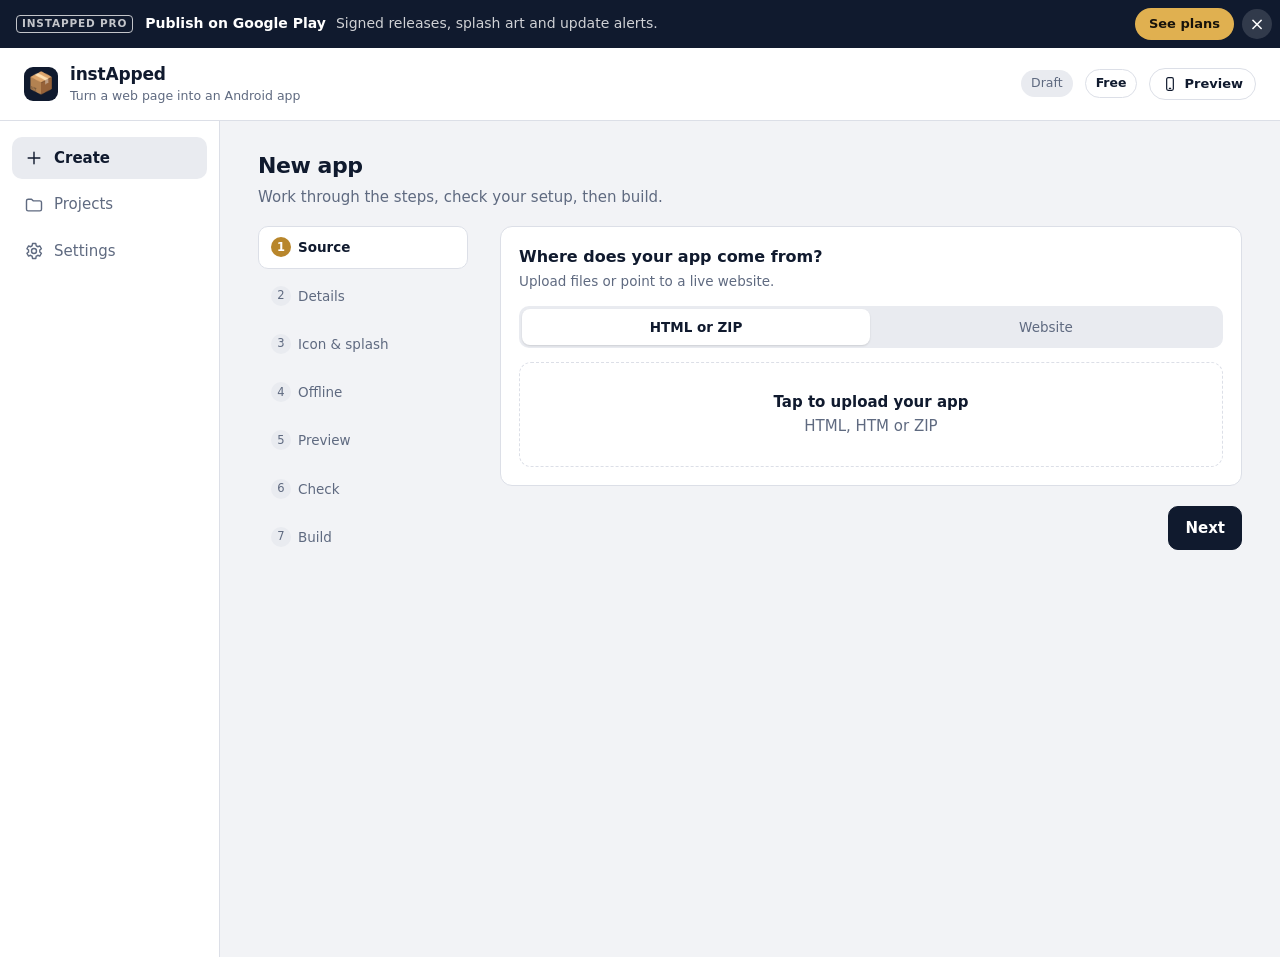
==== commit b38b0d25: "Move Plans into Settings The Plans menu item is gone; plans, checkout and license recovery now sit i" ====
--- a/factory/index.html
+++ b/factory/index.html
@@ -49,7 +49,9 @@
 .bar div{height:100%;background:var(--a);width:0;transition:width .25s}
 .card{min-width:0;background:var(--s);border:1px solid var(--b);border-radius:var(--r);padding:18px;margin-bottom:14px}
 .card h3{font-size:16px;margin-bottom:2px}
-.card>p.h{color:var(--m);font-size:13.5px;margin-bottom:14px}
+.psub{border-top:1px solid var(--b);margin-top:14px;padding-top:14px}.psub h3{font-size:15px}#plansCard .plans{margin:12px 0}
+.card>p.h,.psub>p.h{color:var(--m);font-size:13.5px;margin-bottom:14px}
+#plansCard{scroll-margin-top:84px}
 .step{display:none}.step.on,.all .step{display:block}
 .all .steps,.all .bar,.all .foot{display:none}
 .all .step{margin-bottom:6px}
@@ -190,6 +192,10 @@
 .planchip{border:1px solid var(--b);background:var(--s);color:var(--t);border-radius:99px;padding:4px 10px;font-size:12.5px;font-weight:700;min-height:28px;flex:none}
 .planchip.pro{border-color:var(--a);color:var(--a)}
 .planchip.business{background:var(--a);border-color:var(--a);color:#17130b}
+.planchip.master{background:#e0b050;border-color:#e0b050;color:#1a1405}
+body.ed-lite .buyonly,body.ed-play .pm,body:not(.ed-billing) .gp,body:not(.ed-master) .mo,body.ed-master .nomaster{display:none!important}
+.ostat{display:grid;grid-template-columns:repeat(auto-fill,minmax(200px,1fr));gap:8px;margin:4px 0 2px}.ostat div{border:1px solid var(--b);border-radius:10px;padding:9px 11px;font-size:13.5px;display:flex;justify-content:space-between;gap:8px}.ostat b{font-weight:700}.ostat .y{color:var(--ok,#3fb27f)}.ostat .n{color:var(--err,#e06c75)}
+.okey{font-family:ui-monospace,Menlo,monospace;font-size:12.5px;word-break:break-all}
 .prochip{font-style:normal;font-size:10.5px;font-weight:700;letter-spacing:.04em;text-transform:uppercase;color:var(--a);border:1px solid currentColor;border-radius:5px;padding:0 5px;margin-left:6px;vertical-align:2px;white-space:nowrap}
 .plans{display:grid;grid-template-columns:repeat(3,minmax(0,1fr));gap:12px;margin:14px 0}
 .plan{background:var(--s);border:1px solid var(--b);border-radius:var(--r);padding:18px;display:flex;flex-direction:column;gap:10px}
@@ -278,7 +284,7 @@
   <button data-view="create" class="on"><svg viewBox="0 0 24 24"><path d="M12 5v14M5 12h14"/></svg>Create</button>
   <button data-view="projects"><svg viewBox="0 0 24 24"><path d="M3 7a2 2 0 0 1 2-2h4l2 2h8a2 2 0 0 1 2 2v8a2 2 0 0 1-2 2H5a2 2 0 0 1-2-2z"/></svg>Projects</button>
   <button data-view="settings"><svg viewBox="0 0 24 24"><circle cx="12" cy="12" r="3"/><path d="M19 12a7 7 0 0 0-.1-1.2l2-1.5-2-3.4-2.3 1a7 7 0 0 0-2-1.2L14.2 3h-4l-.4 2.7a7 7 0 0 0-2 1.2l-2.3-1-2 3.4 2 1.5a7 7 0 0 0 0 2.4l-2 1.5 2 3.4 2.3-1a7 7 0 0 0 2 1.2l.4 2.7h4l.4-2.7a7 7 0 0 0 2-1.2l2.3 1 2-3.4-2-1.5c.1-.4.1-.8.1-1.2z"/></svg>Settings</button>
-  <button data-view="plans"><svg viewBox="0 0 24 24"><path d="M12 3l2.6 5.3 5.9.9-4.3 4.1 1 5.8L12 16.4l-5.2 2.7 1-5.8L3.5 9.2l5.9-.9z"/></svg>Plans</button>
+  <button data-view="owner" class="mo"><svg viewBox="0 0 24 24"><path d="M12 3l8 3v6c0 4.5-3.4 8.3-8 9-4.6-.7-8-4.5-8-9V6z"/><path d="M9 12l2 2 4-4"/></svg>Owner</button>
 </nav>
 <main>
 
@@ -379,6 +385,7 @@
       <div class="dev" id="feedSample" style="margin-top:12px"></div>
     </div>
     <div class="row" style="margin-top:6px"><span><b>Let pages show notifications <i class="prochip" data-min="pro">Pro</i></b><small>The web Notification API works while the app is open (messages, reminders). Push while the app is closed needs a push service.</small></span><input type="checkbox" class="sw" data-k="pnotif"></div>
+    <div class="row" style="margin-top:6px"><span><b>Google Play Billing <i class="prochip" data-min="business">Business</i></b><small>Adds window.CastelBilling so your pages can sell subscriptions through Google Play: products, purchase, restore. Verify purchases on your server.</small></span><input type="checkbox" class="sw" data-k="gbill"></div>
   </div>
   <div class="card">
     <h3>instApped SDK for developers</h3><p class="h">Your HTML can save files and ZIP bundles to private storage that works offline.</p>
@@ -465,17 +472,25 @@
   <button class="btn pri" id="newProj">New project</button>
 </section>
 
-<!-- PLANS -->
-<section class="view" id="v-plans">
-  <h2>Plans</h2><p class="sub">Start free. Upgrade when you're ready to publish on Google Play.</p>
-  <div class="seg billseg" id="billSeg"><button data-v="monthly" class="on">Monthly</button><button data-v="annual">Yearly · 2 months free</button></div>
-  <div class="plans" id="planCards"></div>
-  <label class="f" style="max-width:420px;margin-top:4px">Email for your receipt (optional)<input type="email" id="buyEmail" maxlength="200" placeholder="you@example.com" autocapitalize="none"></label>
-  <p class="sub" id="plansNote" style="font-size:13px"></p>
-  <div class="card"><h3>Already paid?</h3><p class="h">If your license didn't appear after checkout, recover it with the reference on your receipt (starts with IA-) or the checkout ID (starts with cs_).</p>
-    <div style="display:flex;gap:8px;flex-wrap:wrap"><input class="inp" id="recRef" style="max-width:320px;margin:0" placeholder="IA-… or cs_…" autocapitalize="characters" spellcheck="false"><button class="btn" id="recBtn">Recover license</button></div>
-  </div>
-  <p class="legal">Prices are in Philippine pesos. Payments are processed securely by PayMongo (cards, GCash, Maya). Plans run for the period you buy and don't renew automatically; buy again before it ends to extend. By purchasing you agree to the <a href="https://instapped.com/terms.html" target="_blank" rel="noopener">Terms</a> and <a href="https://instapped.com/privacy-policy.html" target="_blank" rel="noopener">Privacy Policy</a>. Questions? <a href="https://instapped.com/contact.html" target="_blank" rel="noopener">Contact us</a>.</p>
+
+<!-- OWNER (master edition only) -->
+<section class="view" id="v-owner">
+  <h2>Owner tools</h2><p class="sub">Master edition. Only you can open this page. It mirrors the main factory, with every feature unlocked.</p>
+  <div class="card"><h3>Build service</h3><p class="h" id="oRev">Checking…</p><div class="ostat" id="oStat"></div>
+    <div style="display:flex;gap:8px;flex-wrap:wrap;margin-top:10px"><button class="btn sm" id="oRefresh">Refresh</button></div></div>
+  <div class="card"><h3>Complimentary license</h3><p class="h">Give a client, partner or tester a license key. It works on the public factory and in the Play apps.</p>
+    <div style="display:flex;gap:8px;flex-wrap:wrap;align-items:flex-end">
+      <label class="f" style="margin:0">Plan<select class="inp" id="oPlan" style="margin:0"><option value="pro">Pro</option><option value="business">Business</option></select></label>
+      <label class="f" style="margin:0;max-width:120px">Days<input class="inp" id="oDays" type="number" min="1" max="3660" value="30" style="margin:0"></label>
+      <label class="f" style="margin:0;flex:1;min-width:180px">Note (who it's for)<input class="inp" id="oNote" maxlength="200" style="margin:0" placeholder="Client name"></label>
+      <button class="btn pri" id="oIssue">Issue key</button></div>
+    <div id="oOut" hidden style="margin-top:12px"><p class="okey" id="oKey"></p><p style="font-size:13px;color:var(--m)" id="oMeta"></p><button class="btn sm" id="oCopy">Copy key</button></div></div>
+  <div class="card"><h3>Look up or revoke a license</h3><p class="h">Paste a license key to see its plan, expiry and reference, or enter a reference (IA-…, comp:…, play:…) to revoke it. Revoked keys stop unlocking builds.</p>
+    <label class="f">License key or reference<input class="inp" id="oRef" spellcheck="false" autocapitalize="none" placeholder="IAL1.… or reference"></label>
+    <p style="font-size:13px;color:var(--m)" id="oInfo"></p>
+    <div style="display:flex;gap:8px;flex-wrap:wrap"><button class="btn sm" id="oLook">Look up</button><button class="btn sm dng" id="oRevoke">Revoke</button></div></div>
+  <div class="card"><h3>Your projects</h3><p class="h">The master edition keeps its own project list. To bring projects over from create.instapped.com, export them there (Settings → Backup) and import them here.</p>
+    <div style="display:flex;gap:8px;flex-wrap:wrap"><a class="btn sm" href="https://create.instapped.com/" target="_blank" rel="noopener">Open the public factory</a><a class="btn sm" href="/master/logout">Sign out</a></div></div>
 </section>
 
 <!-- SETTINGS -->
@@ -483,9 +498,24 @@
   <h2>Settings</h2><p class="sub">Preferences for this factory.</p>
   <div class="card" id="licCard"><h3>Plan and license</h3><p class="h" id="licStatus">You're on the Free plan.</p>
     <label class="f">License key<input class="inp" id="licKey" placeholder="IAL1.…" spellcheck="false" autocapitalize="none" autocomplete="off"></label>
-    <div style="display:flex;gap:8px;flex-wrap:wrap"><button class="btn sm pri" id="licSave">Activate</button><button class="btn sm" id="licCopy">Copy key</button><button class="btn sm dng" id="licRemove">Remove from this device</button><button class="btn sm" data-plans="pro">See plans</button></div>
-    <label class="f" style="margin-top:14px">Owner access token<input type="password" id="token" autocomplete="off" placeholder="Only for the factory owner"></label>
-    <p style="font-size:13px;color:var(--m);margin-top:-6px">Kept for this browser tab only. Unlocks every feature and test builds.</p>
+    <div style="display:flex;gap:8px;flex-wrap:wrap"><button class="btn sm pri" id="licSave">Activate</button><button class="btn sm" id="licCopy">Copy key</button><button class="btn sm dng" id="licRemove">Remove from this device</button><button class="btn sm buyonly" data-plans="pro">See plans</button></div>
+    <div class="nomaster"><label class="f" style="margin-top:14px">Owner access token<input type="password" id="token" autocomplete="off" placeholder="Only for the factory owner"></label>
+    <p style="font-size:13px;color:var(--m);margin-top:-6px">Kept for this browser tab only. Unlocks every feature and test builds.</p></div>
+    <p class="mo" style="font-size:13.5px;margin-top:12px">Signed in as the owner on the master edition. <a href="/master/logout" id="moOut">Sign out</a></p>
+  </div>
+  <div class="card buyonly" id="plansCard"><h3>Plans</h3><p class="h">Start free. Upgrade when you're ready to publish on Google Play.</p>
+    <div class="seg billseg" id="billSeg"><button data-v="monthly" class="on">Monthly</button><button data-v="annual">Yearly · 2 months free</button></div>
+    <div class="plans" id="planCards"></div>
+    <div class="psub gp" id="gpCard"><h3>Google Play</h3><p class="h" id="gpNote">Plans are billed by Google Play and renew automatically until you cancel in the Play Store.</p>
+      <div style="display:flex;gap:8px;flex-wrap:wrap"><button class="btn" id="gpRestore">Restore purchases</button><button class="btn" id="gpManage">Manage subscriptions</button></div>
+    </div>
+    <label class="f pm" style="max-width:420px;margin-top:4px">Email for your receipt (optional)<input type="email" id="buyEmail" maxlength="200" placeholder="you@example.com" autocapitalize="none"></label>
+    <p class="sub" id="plansNote" style="font-size:13px"></p>
+    <div class="psub pm"><h3>Already paid?</h3><p class="h">If your license didn't appear after checkout, recover it with the reference on your receipt (starts with IA-) or the checkout ID (starts with cs_).</p>
+      <div style="display:flex;gap:8px;flex-wrap:wrap"><input class="inp" id="recRef" style="max-width:320px;margin:0" placeholder="IA-… or cs_…" autocapitalize="characters" spellcheck="false"><button class="btn" id="recBtn">Recover license</button></div>
+    </div>
+    <p class="legal gp">Subscriptions are sold through Google Play, renew automatically and can be cancelled any time in the Play Store. By subscribing you agree to the <a href="https://instapped.com/terms.html" target="_blank" rel="noopener">Terms</a> and <a href="https://instapped.com/privacy-policy.html" target="_blank" rel="noopener">Privacy Policy</a>.</p>
+    <p class="legal pm">Prices are in Philippine pesos. Payments are processed securely by PayMongo (cards, GCash, Maya). Plans run for the period you buy and don't renew automatically; buy again before it ends to extend. By purchasing you agree to the <a href="https://instapped.com/terms.html" target="_blank" rel="noopener">Terms</a> and <a href="https://instapped.com/privacy-policy.html" target="_blank" rel="noopener">Privacy Policy</a>. Questions? <a href="https://instapped.com/contact.html" target="_blank" rel="noopener">Contact us</a>.</p>
   </div>
   <div class="card"><h3>Appearance</h3><p class="h">&nbsp;</p>
     <p style="color:var(--m);font-size:13.5px;margin-bottom:6px">Theme</p>
@@ -540,13 +570,25 @@
 const KEY={p:"castel.projects",g:"castel.settings",cur:"castel.current"};
 const DEFAULT_ENDPOINT="https://api.instapped.com";
 const CFG=Object.assign({adConfigUrl:"",adRefreshMinutes:0,adAllowedOrigins:[]},window.INSTAPPED_CONFIG||{});
-const endpoint=()=>String(G.endpoint||DEFAULT_ENDPOINT).trim().replace(/\/+$/,"");
+/* Editions: "web" (create.instapped.com), "master" (owner-only, served by the build service at /master),
+   "play-lite" (Google Play app without purchases) and "play-billing" (Google Play app with Play Billing).
+   The Play builds announce themselves with a user agent tag set by their userAgentSuffix option. */
+const EDITION=(()=>{
+  if(window.INSTAPPED_EDITION&&window.INSTAPPED_EDITION.edition==="master")return "master";
+  const ua=navigator.userAgent||"";
+  if(/\binstApped-Play\/billing\b/.test(ua))return "play-billing";
+  if(/\binstApped-Play\/lite\b/.test(ua))return "play-lite";
+  const q=new URLSearchParams(location.search).get("edition");
+  return q==="play-lite"||q==="play-billing"?q:"web";
+})();
+const IS_PLAY=EDITION.startsWith("play-");
+const endpoint=()=>EDITION==="master"?location.origin:String(G.endpoint||DEFAULT_ENDPOINT).trim().replace(/\/+$/,"");
 /* Production build bridge: submit, then poll the unique build ID until artifacts are ready. */
 async function buildBridge(payload,onLog,onProgress){
   const ep=endpoint();
   const submit=await fetch(ep+"/build",{method:"POST",headers:{"Content-Type":"application/json"},body:JSON.stringify(payload)});
   const queued=await submit.json().catch(()=>({}));
-  if(!submit.ok||!queued.ok||!queued.buildId){const err=new Error(queued.error||("Build service returned HTTP "+submit.status));err.code=queued.code;throw err}
+  if(!submit.ok||!queued.ok||!queued.buildId){const err=new Error(queued.error||("Build service returned HTTP "+submit.status));err.code=queued.code;err.requiredPlan=queued.requiredPlan;throw err}
   if(typeof S!=="undefined"&&String(S.id||"")===String(payload.projectId||"")){S.pendingBuildId=queued.buildId;S.status=S.buildId?"built":"pending";persist();bind()}
   try{localStorage.setItem("castel.activeBuild."+String(payload.projectId||""),JSON.stringify({buildId:queued.buildId,projectId:String(payload.projectId||""),startedAt:Date.now()}))}catch{}
   onLog("Build queued: "+queued.buildId);
@@ -608,7 +650,7 @@
 const isZipName=n=>/\.zip$/i.test(n||"");
 const storedInDb=p=>!!(p&&p.fileName&&(isZipName(p.fileName)||p.htmlInDb));
 
-function blank(){return{id:"p"+Date.now().toString(36),name:"",pkg:"",vname:"1.0.0",vcode:1,orient:"auto",back:true,zoom:false,full:false,ext:true,stype:"file",html:"",fileName:"",url:"",icon:"",offline:true,update:true,cache:"std",sign:false,status:"draft",updated:Date.now(),hosts:"",ptr:false,awake:false,cam:false,mic:false,loc:false,http:false,upd:false,playupd:true,feed:"",feedh:"12",pnotif:false,whatsnew:"",devName:"",devEmail:"",devSite:"",privUrl:"",cat:"",hasAds:"no",shortDesc:"",fullDesc:"",pAcct:false,pAnalytics:false,pPay:false,pContent:false,ua:"",splash:"icon",sfit:"cover",sbg:"#080B14",smin:"600",theme:"#080B14",splashName:"",splashW:0,splashH:0}}
+function blank(){return{id:"p"+Date.now().toString(36),name:"",pkg:"",vname:"1.0.0",vcode:1,orient:"auto",back:true,zoom:false,full:false,ext:true,stype:"file",html:"",fileName:"",url:"",icon:"",offline:true,update:true,cache:"std",sign:false,status:"draft",updated:Date.now(),hosts:"",ptr:false,awake:false,cam:false,mic:false,loc:false,http:false,upd:false,playupd:true,feed:"",feedh:"12",pnotif:false,gbill:false,whatsnew:"",devName:"",devEmail:"",devSite:"",privUrl:"",cat:"",hasAds:"no",shortDesc:"",fullDesc:"",pAcct:false,pAnalytics:false,pPay:false,pContent:false,ua:"",splash:"icon",sfit:"cover",sbg:"#080B14",smin:"600",theme:"#080B14",splashName:"",splashW:0,splashH:0}}
 const HEX=/^#[0-9a-f]{6}$/i;
 const splashKey=id=>id+":splash";
 let splashURL="";
@@ -643,7 +685,7 @@
 matchMedia("(prefers-color-scheme:dark)").addEventListener("change",applyG);
 
 /* ============ NAVIGATION ============ */
-function view(v){$$(".view").forEach(e=>e.classList.toggle("on",e.id==="v-"+v));$$("nav button").forEach(b=>b.classList.toggle("on",b.dataset.view===v));if(v==="projects")renderProjects();if(v==="settings")renderAdSettings();scrollTo(0,0)}
+function view(v){let toPlans=false;if(v==="plans"){v="settings";toPlans=EDITION!=="play-lite"}if(v==="owner"&&EDITION!=="master")v="create";$$(".view").forEach(e=>e.classList.toggle("on",e.id==="v-"+v));$$("nav button").forEach(b=>b.classList.toggle("on",b.dataset.view===v));if(v==="projects")renderProjects();if(v==="settings")renderAdSettings();if(v==="owner")ownerStatus();if(toPlans)requestAnimationFrame(()=>$("#plansCard").scrollIntoView({block:"start",behavior:"smooth"}));else scrollTo(0,0)}
 $$("nav button").forEach(b=>b.onclick=()=>view(b.dataset.view));
 function go(n){
   step=Math.max(0,Math.min(STEPS.length-1,n));
@@ -1018,8 +1060,9 @@
   if(S.cache==="aggr"&&S.stype==="url")add("Cache mode","warn","Aggressive caching may show old content from your live site.",3);
   if(S.cache==="first"&&!S.offline)add("Offline storage","warn","Offline first works best with Offline storage turned on.",3);
   const prem=premiumInUse();
-  if(prem.length&&!hasPlan("pro"))add("Plan","fail","This project uses "+prem.join(", ")+", which need instApped Pro. Upgrade or turn them off.","plans");
-  if(!String(G.endpoint||"").trim())add("Build service","fail","Set the build service URL in Settings.","settings");
+  const needBiz=S.gbill&&!hasPlan("business");
+  if((prem.length&&!hasPlan("pro"))||needBiz)add("Plan","fail","This project uses "+prem.join(", ")+", which need instApped "+(needBiz?"Business":"Pro")+". "+(EDITION==="play-lite"?"Add a license key in Settings":"Upgrade")+" or turn them off.","plans");
+  if(EDITION!=="master"&&!String(G.endpoint||"").trim())add("Build service","fail","Set the build service URL in Settings.","settings");
   return r;
 }
 const chkHTML=c=>`<div class="chk"><span class="dot ${c.st}">${c.st==="ok"?"✓":c.st==="warn"?"!":"×"}</span><div>${esc(c.l)}${c.d?`<small>${esc(c.d)}</small>`:""}</div>${c.st!=="ok"&&c.s!==undefined&&c.s!==step?`<button class="btn sm fix" data-fix="${c.s}">Fix</button>`:""}</div>`;
@@ -1072,7 +1115,7 @@
       themeColor:HEX.test(S.theme)?S.theme:"#080B14",splashBackground:HEX.test(S.sbg)?S.sbg:"#080B14",
       splashMode:S.splash==="art"&&S.splashName?"art":"icon",splashFit:S.sfit==="contain"?"contain":"cover",splashMinMs:Number(S.smin)||0,
       splashFileName:"",splashBase64:"",
-      pullToRefresh:Boolean(S.ptr),keepAwake:Boolean(S.awake),allowCamera:Boolean(S.cam),allowMicrophone:Boolean(S.mic),allowLocation:Boolean(S.loc),allowCleartext:Boolean(S.http),updateAlerts:Boolean(S.upd),playUpdates:S.playupd!==false,updateFeedUrl:S.upd?String(S.feed||"").trim():"",updateCheckHours:Number(S.feedh)||12,pageNotifications:Boolean(S.pnotif),
+      pullToRefresh:Boolean(S.ptr),keepAwake:Boolean(S.awake),allowCamera:Boolean(S.cam),allowMicrophone:Boolean(S.mic),allowLocation:Boolean(S.loc),allowCleartext:Boolean(S.http),updateAlerts:Boolean(S.upd),playUpdates:S.playupd!==false,updateFeedUrl:S.upd?String(S.feed||"").trim():"",updateCheckHours:Number(S.feedh)||12,pageNotifications:Boolean(S.pnotif),playBilling:Boolean(S.gbill),
       internalHosts:String(S.hosts||"").split(",").map(h=>h.trim().replace(/^https?:\/\//i,"").split("/")[0].toLowerCase()).filter(h=>/^(?=.{1,253}$)([a-z0-9]([a-z0-9-]{0,61}[a-z0-9])?\.)+[a-z]{2,63}$/.test(h)),
       userAgentSuffix:String(S.ua||"").trim()
     };
@@ -1085,7 +1128,7 @@
     S.status="built";S.vcode=+S.vcode;S.lastBuiltCode=S.vcode;S.pendingBuildId="";S.buildId=res.buildId||"";S.apkUrl=res.apkUrl||"";S.aabUrl=res.aabUrl||"";
     if(G.bumpCode){S.vcode=S.lastBuiltCode+1;log("Version code raised to "+S.vcode+" for your next build","ok")}
     persist();bind();
-  }catch(e){log(e.message,"err");if(e.code==="upgrade_required"||e.code==="free_limit")upgrade(e.code==="free_limit"?"Unlimited builds":"This build","pro");if(e.pendingBuildId){S.pendingBuildId=e.pendingBuildId;S.status=S.buildId?"built":"pending";persist();bind();$("#status").textContent=S.buildId?"Previous build ready · update pending":"Build pending";$("#status").className=S.buildId?"pill ok":"pill run";log("Saved build ID: "+e.pendingBuildId+" — check status from Projects without restarting.","ok")}else if(S.buildId){S.status="built";persist();$("#status").textContent="Update failed · previous build kept";$("#status").className="pill ok";log("Previous successful build is preserved and remains downloadable.","ok")}else{S.status="failed";persist();$("#status").textContent="Failed";$("#status").className="pill err"}}
+  }catch(e){log(e.message,"err");if(e.code==="upgrade_required"||e.code==="free_limit")upgrade(e.code==="free_limit"?"Unlimited builds":"This build",e.requiredPlan==="business"?"business":"pro");if(e.pendingBuildId){S.pendingBuildId=e.pendingBuildId;S.status=S.buildId?"built":"pending";persist();bind();$("#status").textContent=S.buildId?"Previous build ready · update pending":"Build pending";$("#status").className=S.buildId?"pill ok":"pill run";log("Saved build ID: "+e.pendingBuildId+" — check status from Projects without restarting.","ok")}else if(S.buildId){S.status="built";persist();$("#status").textContent="Update failed · previous build kept";$("#status").className="pill ok";log("Previous successful build is preserved and remains downloadable.","ok")}else{S.status="failed";persist();$("#status").textContent="Failed";$("#status").className="pill err"}}
   clearInterval(tick);building=false;btn.disabled=false;btn.textContent="Build APK and AAB";
 };
 
@@ -1303,20 +1346,24 @@
 const DEF_COLOR="#080B14";
 const ownerToken=()=>{try{return sessionStorage.getItem("instapped.owner")||""}catch{return ""}};
 function saveLic(){const {key,plan,exp,checked}=LIC;save(LIC_KEY,{key,plan,exp,checked})}
+document.body.classList.add("ed-"+EDITION.replace("play-",""));
+if(IS_PLAY)document.body.classList.add("ed-play");
+if(EDITION==="master")LIC.owner=true;
 
 function applyPlanUI(){
   const p=planNow();
   document.body.classList.toggle("paid",rankOf(p)>=1);
   document.body.classList.toggle("biz",rankOf(p)>=2);
-  const chip=$("#planChip");chip.textContent=LIC.owner?"Owner":({free:"Free",pro:"Pro",business:"Business"})[p];chip.className="planchip "+p;
+  const chip=$("#planChip");chip.textContent=EDITION==="master"?"Master":LIC.owner?"Owner":({free:"Free",pro:"Pro",business:"Business"})[p];chip.className="planchip "+(EDITION==="master"?"master":p);
   const exp=LIC.exp&&!LIC.owner?new Date(LIC.exp).toLocaleDateString(undefined,{year:"numeric",month:"short",day:"numeric"}):"";
-  $("#licStatus").textContent=LIC.owner?"Owner access: every feature is unlocked for this tab."
-    :p==="free"?(LIC.key&&LIC.exp&&LIC.exp<=Date.now()?"Your license expired on "+exp+". Renew it on the Plans page.":"You're on the Free plan.")
+  $("#licStatus").textContent=EDITION==="master"?"Master edition: you're signed in as the owner, so every feature is unlocked.":LIC.owner?"Owner access: every feature is unlocked for this tab."
+    :p==="free"?(LIC.key&&LIC.exp&&LIC.exp<=Date.now()?"Your license expired on "+exp+"."+(EDITION==="play-lite"?"":" Renew it on the Plans page."):EDITION==="play-lite"?"You're on the Free plan. Have a license key? Enter it below.":"You're on the Free plan.")
     :"instApped "+({pro:"Pro",business:"Business"})[p]+" · active until "+exp+".";
   if(document.activeElement!==$("#licKey"))$("#licKey").value=LIC.key||"";
   $("#adCard").hidden=!LIC.owner;
   // No factory ads on paid plans.
-  try{rankOf(p)>=1?Ads.api.hide():Ads.api.show()}catch{}
+  // No factory ads on paid plans, the master edition or the Play apps.
+  try{rankOf(p)>=1||EDITION!=="web"?Ads.api.hide():Ads.api.show()}catch{}
   renderPlans();scheduleCheck();renderKit();
 }
 
@@ -1325,14 +1372,16 @@
     const r=await fetch(endpoint()+"/license/verify",{method:"POST",headers:{"Content-Type":"application/json"},body:JSON.stringify({key,ownerToken:ownerToken()})});
     const d=await r.json();
     if(d.owner){LIC.owner=true}
+    else if(EDITION==="master"){location.assign("/master");return false}
     else if(d.valid){LIC.key=key;LIC.plan=d.plan;LIC.exp=d.exp}
     else{if(!quiet)toast(d.reason||"That license key isn't valid.");if(d.expired){LIC.key=key;LIC.plan=d.plan;LIC.exp=d.exp}else if(key===LIC.key){LIC.exp=0}}
     LIC.checked=Date.now();saveLic();applyPlanUI();return !!(d.valid||d.owner);
   }catch{if(!quiet)toast("Couldn't reach the build service to check the license.");return false}
 }
 
-$("#planChip").onclick=()=>view("plans");
-document.addEventListener("click",e=>{const b=e.target.closest("[data-plans]");if(!b)return;e.preventDefault();$("#upDlg").open&&$("#upDlg").close();view("plans");if(b.dataset.plans==="business")setTimeout(()=>$('#planCards [data-plan="business"]')?.scrollIntoView({block:"center",behavior:"smooth"}),50)});
+const plansView=()=>view(EDITION==="play-lite"?"settings":EDITION==="master"?"owner":"plans");
+$("#planChip").onclick=plansView;
+document.addEventListener("click",e=>{const b=e.target.closest("[data-plans]");if(!b)return;e.preventDefault();$("#upDlg").open&&$("#upDlg").close();if(EDITION==="play-lite"){view("settings");return setTimeout(()=>$("#licKey").focus(),50)}view("plans");if(b.dataset.plans==="business")setTimeout(()=>$('#planCards [data-plan="business"]')?.scrollIntoView({block:"center",behavior:"smooth"}),50)});
 $("#licSave").onclick=async()=>{const k=$("#licKey").value.trim();if(!k)return toast("Paste your license key first.");if(await verifyLicenseKey(k))toast("License activated: instApped "+({pro:"Pro",business:"Business"})[LIC.plan])};
 $("#licCopy").onclick=async()=>{if(!LIC.key)return toast("No license key on this device.");try{await navigator.clipboard.writeText(LIC.key);toast("License key copied")}catch{toast("Copy failed. Select the key and copy it.")}};
 $("#licRemove").onclick=()=>{if(LIC.key&&!confirm("Remove the license from this device? You can paste it again later."))return;LIC={key:"",plan:"free",exp:0,owner:LIC.owner,checked:0};saveLic();applyPlanUI();toast("License removed from this device")};
@@ -1342,14 +1391,18 @@
 function upgrade(feature,min="pro"){
   const plan=PLANS.plans.find(p=>p.id===min)||FALLBACK_PLANS.plans[1];
   $("#upTitle").textContent=feature+" is part of instApped "+plan.name;
-  $("#upBody").textContent=plan.tagline+" From "+peso(plan.prices.monthly)+" a month.";
+  const gp=EDITION==="play-billing"&&gbOffer(min,"monthly");
+  $("#upBody").textContent=EDITION==="play-lite"?plan.tagline+" Enter an instApped "+plan.name+" license key in Settings to unlock it."
+    :EDITION==="play-billing"?plan.tagline+(gp?" From "+gp.price+" a month.":"")
+    :plan.tagline+" From "+peso(plan.prices.monthly)+" a month.";
+  $("#upGo").textContent=EDITION==="play-lite"?"Open Settings":"See plans";
   $("#upList").innerHTML=plan.features.map(f=>`<li>${esc(f)}</li>`).join("");
   $("#upGo").dataset.plans=min;
   try{$("#upDlg").showModal()}catch{view("plans")}
 }
 $("#upLater").onclick=()=>$("#upDlg").close();
-$("#upGo").onclick=()=>{$("#upDlg").close();view("plans")};
-const GATED={sign:["Signed Play-ready AAB","pro"],upd:["Update alerts","pro"],pnotif:["Page notifications","pro"]};
+$("#upGo").onclick=()=>{$("#upDlg").close();if(EDITION==="play-lite"){view("settings");setTimeout(()=>$("#licKey").focus(),50)}else view("plans")};
+const GATED={sign:["Signed Play-ready AAB","pro"],upd:["Update alerts","pro"],pnotif:["Page notifications","pro"],gbill:["Google Play Billing","business"]};
 /** Returns false (and shows the upgrade prompt) if a premium option is being turned on without the plan. */
 function gateInput(el,k){
   if(GATED[k]&&el.type==="checkbox"&&el.checked&&!hasPlan(GATED[k][1])){el.checked=false;S[k]=false;upgrade(...GATED[k]);return false}
@@ -1363,15 +1416,19 @@
   if((HEX.test(S.theme)&&S.theme.toUpperCase()!==DEF_COLOR)||(HEX.test(S.sbg)&&S.sbg.toUpperCase()!==DEF_COLOR))u.push("custom colours");
   if(S.upd)u.push("update alerts");
   if(S.pnotif)u.push("page notifications");
+  if(S.gbill)u.push("Google Play Billing");
   return u;
 }
 
 /* --- plans view & checkout --- */
 async function loadPlans(){
+  if(EDITION==="play-billing")return gbLoad();
+  if(EDITION==="play-lite"||EDITION==="master")return;
   try{const r=await fetch(endpoint()+"/plans",{cache:"no-store"});const d=await r.json();if(d&&Array.isArray(d.plans))PLANS=d}catch{}
   renderPlans();
 }
 function renderPlans(){
+  if(EDITION==="play-billing")return renderPlayPlans();
   const box=$("#planCards");if(!box)return;const cur=planNow();
   box.innerHTML=PLANS.plans.map(p=>{
     const price=p.prices[billing]||0,per=billing==="annual"?"/year":"/month";
@@ -1432,6 +1489,121 @@
   try{celebrate(await claimLicense({sessionId:pending.sessionId}))}catch(e){toast(e.message)}
 }
 
+/* ============ GOOGLE PLAY BILLING (play-billing edition) ============ */
+const GP_PRODUCTS={pro:"instapped_pro",business:"instapped_business"};
+const GP_PACKAGE=()=>{try{return JSON.parse(window.CastelApp.appInfo()).packageName||"com.instapped.app"}catch{return "com.instapped.app"}};
+const GB={products:[],loaded:false,error:""};
+/** Calls a CastelBilling method; the app answers through a one-time global callback with a JSON string. */
+function gbCall(method,...args){
+  return new Promise((res,rej)=>{
+    const B=window.CastelBilling;if(!B||typeof B[method]!=="function")return rej(new Error("Google Play Billing isn't available in this app."));
+    const id="__gb"+Date.now().toString(36)+Math.random().toString(36).slice(2,8);
+    const t=setTimeout(()=>{delete window[id];rej(new Error("Google Play didn't respond. Try again."))},120000);
+    window[id]=raw=>{clearTimeout(t);delete window[id];let d;try{d=typeof raw==="string"?JSON.parse(raw):raw||{}}catch{return rej(new Error("Unexpected reply from Google Play."))}d.error?rej(Object.assign(new Error(d.error),d)):res(d)};
+    try{B[method](...args,id)}catch(e){clearTimeout(t);delete window[id];rej(e)}
+  });
+}
+const GB_PERIOD={monthly:"P1M",annual:"P1Y"};
+/** Picks the Play offer for a plan and billing period: the base plan named monthly/annual, else the one billed every month/year. */
+function gbOffer(plan,period){
+  const prod=GB.products.find(p=>p.productId===GP_PRODUCTS[plan]);if(!prod||!prod.offers)return null;
+  const rec=o=>(o.phases||[])[o.phases.length-1]||{};
+  const pick=prod.offers.find(o=>o.basePlanId===period&&!o.offerId)||prod.offers.find(o=>rec(o).period===GB_PERIOD[period]&&!o.offerId)||prod.offers.find(o=>rec(o).period===GB_PERIOD[period]);
+  if(!pick)return null;const r=rec(pick),first=(pick.phases||[])[0]||{};
+  return {productId:prod.productId,offerToken:pick.offerToken,price:r.price,trial:pick.phases.length>1&&first.priceMicros===0?first.period:""};
+}
+async function gbLoad(){
+  if(!window.CastelBilling){GB.error="Google Play Billing isn't available on this device.";return renderPlayPlans()}
+  try{const d=await gbCall("products",JSON.stringify(Object.values(GP_PRODUCTS)));GB.products=d.products||[];GB.loaded=true;GB.error=GB.products.length?"":"Plans aren't available in Google Play yet."}
+  catch(e){GB.error=e.message}
+  renderPlayPlans();
+}
+const isoPeriod=p=>({P1W:"1 week",P3D:"3 days",P7D:"7 days",P14D:"14 days",P1M:"1 month",P3M:"3 months",P1Y:"1 year"})[p]||p;
+function renderPlayPlans(){
+  const box=$("#planCards");if(!box)return;const cur=planNow();
+  box.innerHTML=PLANS.plans.map(p=>{
+    const off=p.id==="free"?null:gbOffer(p.id,billing),per=billing==="annual"?"/year":"/month";
+    const isCur=p.id===cur,lower=rankOf(p.id)<rankOf(cur);
+    const btn=p.id==="free"?`<button class="btn" disabled>${isCur?"Current plan":"Included"}</button>`
+      :isCur?`<button class="btn" disabled>Your plan</button>`
+      :lower?`<button class="btn" disabled>Included in your plan</button>`
+      :`<button class="btn pri" data-gbuy="${p.id}" ${off?"":"disabled"}>${off?(off.trial?"Start free trial":"Subscribe to "+esc(p.name)):GB.loaded||GB.error?"Not available":"Loading…"}</button>`;
+    return `<div class="plan${p.id==="pro"?" hl":""}" data-plan="${p.id}"><h3>${esc(p.name)}${isCur?' <i class="prochip" style="display:inline">Your plan</i>':""}</h3><p class="ptag">${esc(p.tagline)}</p>
+      <div class="price">${p.id==="free"?"Free":off?esc(off.price):"—"}<small> ${p.id==="free"?"forever":per}</small></div>
+      ${off&&off.trial?`<p class="ptag">${esc(isoPeriod(off.trial))} free, then ${esc(off.price)}${per}</p>`:""}
+      <ul class="feat">${p.features.filter(f=>!/ads in the factory/i.test(f)).map(f=>`<li>${esc(f)}</li>`).join("")}</ul>${btn}</div>`;
+  }).join("");
+  $("#plansNote").textContent=GB.error;
+}
+async function gbClaim(purchase,{quiet}={}){
+  const r=await fetch(endpoint()+"/license/play",{method:"POST",headers:{"Content-Type":"application/json"},body:JSON.stringify({packageName:purchase.packageName||GP_PACKAGE(),productId:purchase.productId,purchaseToken:purchase.purchaseToken})});
+  const d=await r.json().catch(()=>({}));
+  if(!d.ok||!d.key){if(quiet)return null;throw new Error(d.error||"We couldn't confirm the purchase with Google Play.")}
+  return d;
+}
+/** Re-issues the license from the Play subscriptions on this device (after a renewal, reinstall or new phone). */
+async function gbRestore({quiet}={}){
+  const d=await gbCall("restore");
+  const subs=(d.purchases||[]).filter(x=>x.state==="purchased"&&Object.values(GP_PRODUCTS).includes(x.productId));
+  subs.sort((a,b)=>(b.productId===GP_PRODUCTS.business)-(a.productId===GP_PRODUCTS.business));
+  for(const s of subs){const lic=await gbClaim(s,{quiet:true});if(lic){
+    const renewed=lic.exp!==LIC.exp||lic.plan!==LIC.plan;LIC.key=lic.key;LIC.plan=lic.plan;LIC.exp=lic.exp;LIC.checked=Date.now();saveLic();applyPlanUI();
+    if(!quiet)toast(renewed?"Restored instApped "+({pro:"Pro",business:"Business"})[lic.plan]:"Your plan is up to date");return lic}}
+  if(!quiet)toast(subs.length?"Your Google Play subscription isn't active.":"No instApped subscription found on this Google account.");
+  return null;
+}
+$("#planCards").addEventListener("click",async e=>{
+  const b=e.target.closest("[data-gbuy]");if(!b)return;
+  const off=gbOffer(b.dataset.gbuy,billing);if(!off)return toast("This plan isn't available right now.");
+  b.disabled=true;const label=b.textContent;b.textContent="Opening Google Play…";
+  try{
+    const d=await gbCall("purchase",off.productId,off.offerToken,"");
+    if(d.cancelled)return;
+    const p=(d.purchases||[]).find(x=>x.productId===off.productId)||(d.purchases||[])[0];
+    if(!p)throw new Error("Google Play didn't return the purchase. Use Restore purchases.");
+    if(p.state==="pending")return toast("Your payment is pending. Your plan unlocks when Google Play confirms it.");
+    celebrate(await gbClaim(p));
+  }catch(err){toast(err.message)}finally{b.disabled=false;b.textContent=label}
+});
+$("#gpRestore").onclick=async()=>{const b=$("#gpRestore");b.disabled=true;try{await gbRestore()}catch(e){toast(e.message)}finally{b.disabled=false}};
+$("#gpManage").onclick=()=>{const u="https://play.google.com/store/account/subscriptions?package="+encodeURIComponent(GP_PACKAGE());try{window.CastelApp.openExternal(u)}catch{window.open(u,"_blank","noopener")}};
+
+/* ============ OWNER TOOLS (master edition) ============ */
+async function ownerApi(path,body){
+  const r=await fetch(endpoint()+path,body?{method:"POST",headers:{"Content-Type":"application/json"},body:JSON.stringify(body)}:{cache:"no-store"});
+  const d=await r.json().catch(()=>({}));
+  if(r.status===401){location.assign("/master");throw new Error("Signed out")}
+  if(!r.ok||!d.ok)throw new Error(d.error||"The build service refused that.");
+  return d;
+}
+const OSTAT=[["github","GitHub builds"],["ownerToken","Owner token"],["licenseSecret","License signing"],["licenseStore","License store (KV)"],["paymongo","PayMongo"],["paymongoWebhook","PayMongo webhook"],["googlePlay","Google Play API"]];
+async function ownerStatus(){
+  if(EDITION!=="master")return;
+  try{const d=await ownerApi("/admin/status");const c=d.config||{};
+    $("#oRev").textContent="Revision "+d.revision+(c.paymongoMode?" · PayMongo "+c.paymongoMode+" mode":"")+" · Play packages: "+c.playPackages;
+    $("#oStat").innerHTML=OSTAT.map(([k,l])=>`<div><span>${l}</span><b class="${c[k]?"y":"n"}">${c[k]?"Ready":"Not set"}</b></div>`).join("");
+  }catch(e){$("#oRev").textContent=e.message}
+}
+function decodeKey(k){
+  const parts=String(k).trim().split(".");if(parts.length!==3||parts[0]!=="IAL1")return null;
+  try{return JSON.parse(new TextDecoder().decode(Uint8Array.from(atob(parts[1].replace(/-/g,"+").replace(/_/g,"/")),c=>c.charCodeAt(0))))}catch{return null}
+}
+const fmtDate=t=>new Date(t).toLocaleDateString(undefined,{year:"numeric",month:"short",day:"numeric"});
+$("#oRefresh").onclick=ownerStatus;
+$("#oIssue").onclick=async()=>{
+  const b=$("#oIssue");b.disabled=true;
+  try{const d=await ownerApi("/admin/license",{plan:$("#oPlan").value,days:Number($("#oDays").value),note:$("#oNote").value.trim()});
+    $("#oOut").hidden=false;$("#oKey").textContent=d.key;$("#oMeta").textContent="instApped "+d.name+" until "+fmtDate(d.exp)+" · reference "+d.ref;toast("License issued");
+  }catch(e){toast(e.message)}finally{b.disabled=false}
+};
+$("#oCopy").onclick=async()=>{try{await navigator.clipboard.writeText($("#oKey").textContent);toast("License key copied")}catch{toast("Copy failed. Select the key and copy it.")}};
+const refOf=v=>{const k=decodeKey(v);return k?k.ref:String(v).trim()};
+$("#oLook").onclick=()=>{const k=decodeKey($("#oRef").value);
+  $("#oInfo").textContent=k?`${({pro:"Pro",business:"Business"})[k.plan]||k.plan} · ${k.exp>Date.now()?"valid until":"expired on"} ${fmtDate(k.exp)} · reference ${k.ref||"(none)"}`:"That isn't an instApped license key. To revoke by reference, press Revoke.";};
+$("#oRevoke").onclick=async()=>{const ref=refOf($("#oRef").value);if(!ref)return toast("Paste a license key or reference first.");
+  if(!confirm("Revoke "+ref+"? Keys with this reference stop unlocking builds."))return;
+  try{await ownerApi("/admin/revoke",{ref});$("#oInfo").textContent="Revoked "+ref+".";toast("License revoked")}catch(e){toast(e.message)}};
+
 /* ============ PUBLISHING KIT (Business) ============ */
 const CRC_TABLE=(()=>{const t=new Uint32Array(256);for(let n=0;n<256;n++){let c=n;for(let k=0;k<8;k++)c=c&1?0xEDB88320^(c>>>1):c>>>1;t[n]=c>>>0}return t})();
 function crc32(bytes){let c=0xFFFFFFFF;for(let i=0;i<bytes.length;i++)c=CRC_TABLE[(c^bytes[i])&255]^(c>>>8);return(c^0xFFFFFFFF)>>>0}
@@ -1565,12 +1737,16 @@
   Ads.init();applyG();
   applyPlanUI();loadPlans();
   if(ownerToken())$("#token").value=ownerToken();
-  if(LIC.key||ownerToken()){if(Date.now()-LIC.checked>6*3600e3||ownerToken())verifyLicenseKey(LIC.key,{quiet:true})}
+  if(EDITION==="master")verifyLicenseKey(LIC.key,{quiet:true});
+  else if(LIC.key||ownerToken()){if(Date.now()-LIC.checked>6*3600e3||ownerToken())verifyLicenseKey(LIC.key,{quiet:true})}
+  // Play Billing: quietly pick up renewals, reinstalls and purchases from another device.
+  if(EDITION==="play-billing"&&window.CastelBilling&&(planNow()==="free"||LIC.exp-Date.now()<3*86400e3||Date.now()-LIC.checked>24*3600e3))gbRestore({quiet:true}).catch(()=>{});
   const cur=localStorage.getItem(KEY.cur),last=P.find(p=>p.id===cur);
   if(last)await openProject(last);else bind();
   go(0);
-  if(location.hash==="#plans")view("plans");
-  handlePurchaseReturn();
+  if(location.hash==="#plans"&&EDITION!=="play-lite")view("plans");
+  if(location.hash==="#owner"&&EDITION==="master")view("owner");
+  if(!IS_PLAY)handlePurchaseReturn();
 })();
 addEventListener("hashchange",()=>{if(location.hash==="#plans")view("plans");else if(/^#purchase=/.test(location.hash))handlePurchaseReturn()});
 </script>
